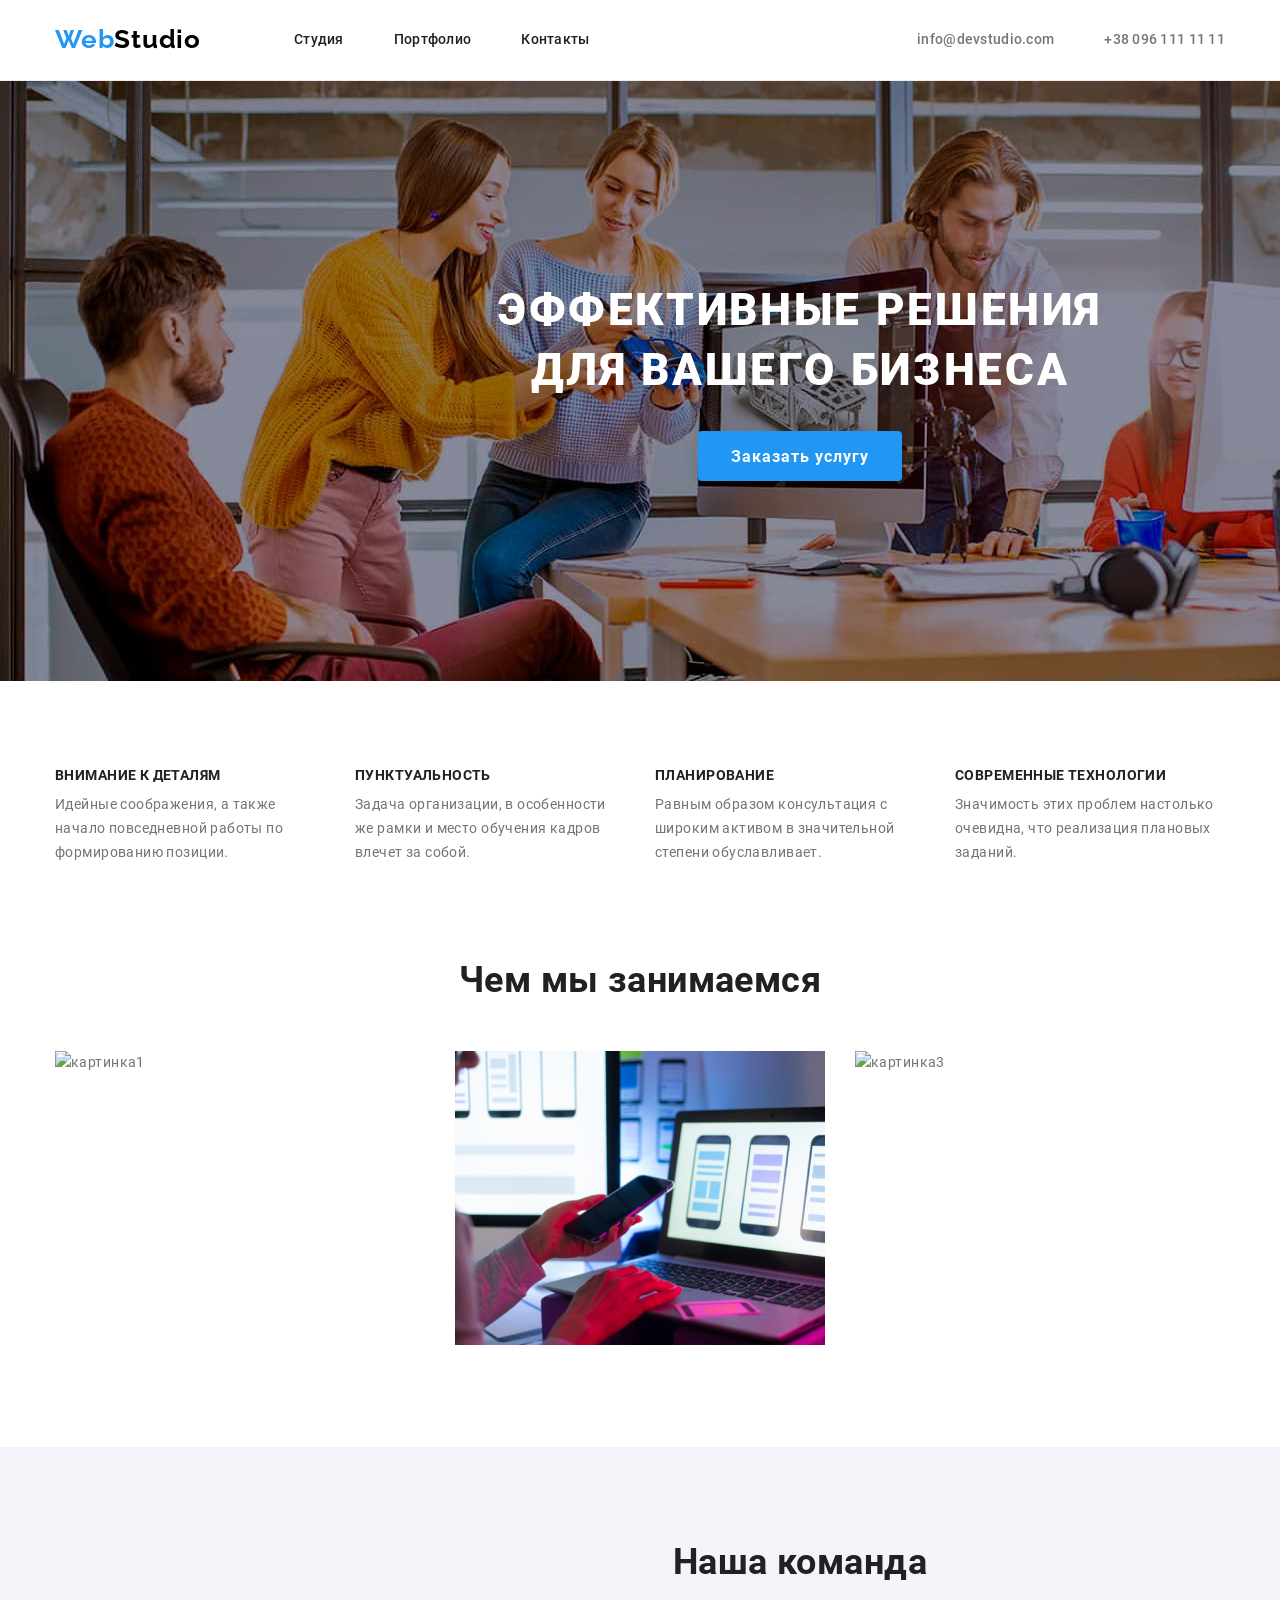
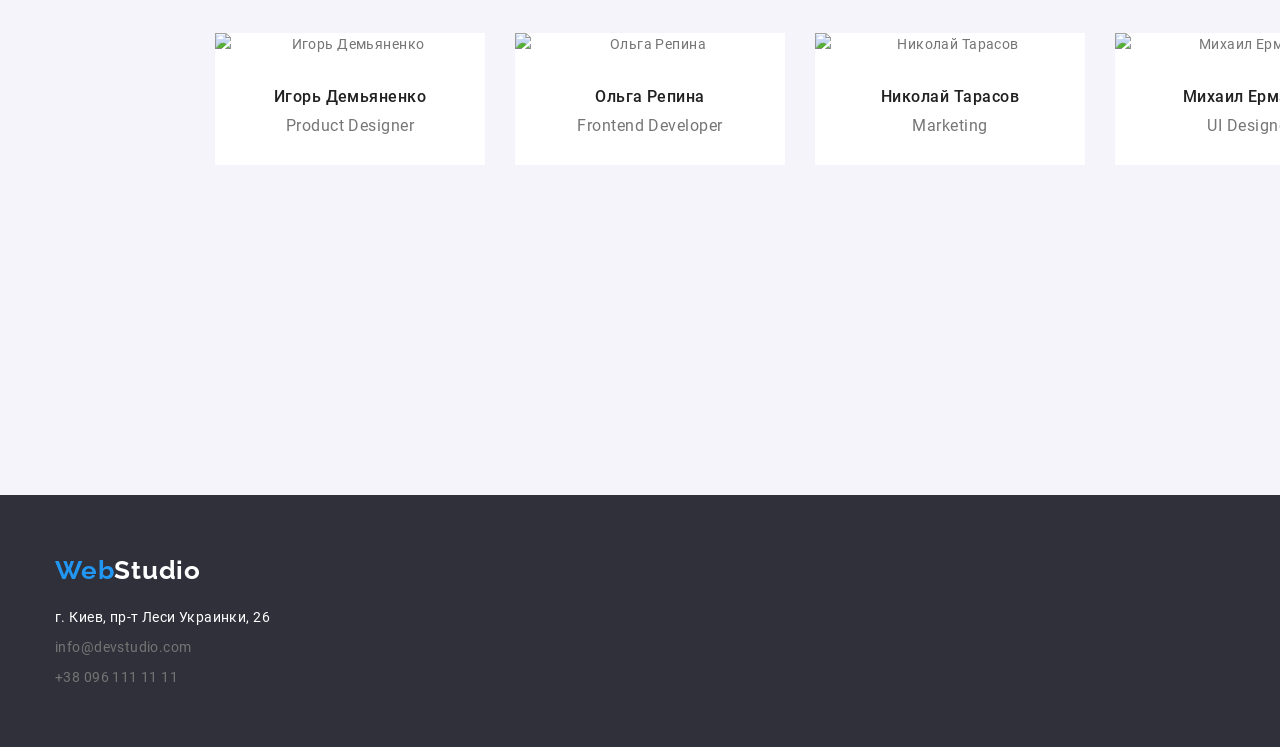
==== index.html @ cbaaca12 "добавлена картинка герою" ====
<!DOCTYPE html>
<html lang="ru">
  <head>
    <meta charset="UTF-8" />
    <meta name="viewport" content="width=device-width, initial-scale=1.0" />
    <title>вебстудия 1 страница</title>
    <link href="https://fonts.googleapis.com/css2?family=Raleway:wght@700&display=swap" rel="stylesheet">
    <link rel="stylesheet" href="https://cdnjs.cloudflare.com/ajax/libs/modern-normalize/1.0.0/modern-normalize.min.css" />
    <link rel="stylesheet" href="./css/styles.css">
  </head>
  <body>
    <!-- шапка сайта -->

    <header class="page-header">
      <div class="container header-container">
        <nav class="navigation">
        <a href="./index.html" class="logo"> Web<span class="logo-studio">Studio</span></a>

        <ul class="list site-nav">
          <li class="item"><a href="./index.html" class="link">Студия</a></li>
          <li class="item"><a href="./portfolio.html" class="link">Портфолио</a></li>
          <li class="item"><a href="#contacts" class="link">Контакты</a></li>
        </ul>
        </nav>

        <ul class="list auth-nav">
        <li class="item"><a href="mailto:info@devstudio.com" class="link">info@devstudio.com</a></li>
        <li class="item"><a href="tel:+380961111111" class="link">+38 096 111 11 11</a></li>
        </ul>
      </div>
    </header>

    <main>
      <!-- герой -->
      <section class="hero">
        <div class="dark-bghero">
          <div class="hero-content">
            <h1 class="hero-title">Эффективные решения для вашего бизнеса</h1>
            <button class="btn" type="button">Заказать услугу</button>
          </div>

        </div>
              
      </section>

      <!-- особенности -->
      <section class="special">
        <div class="container">
          <h2 class="section-title visually-hidden">Особенности</h2>
          <ul class="list features">
            <li class="features-box">
              <h3 class="details-title">Внимание к деталям</h3>
              <p class="features-p">
                Идейные соображения, а также начало повседневной работы по
                формированию позиции.
              </p>
            </li>
            <li class="features-box">
              <h3 class="details-title">Пунктуальность</h3>
              <p class="features-p">
                Задача организации, в особенности же рамки и место обучения кадров
                влечет за собой.
              </p>
            </li>
            <li class="features-box">
              <h3 class="details-title">Планирование</h3>
              <p class="features-p">
                Равным образом консультация с широким активом в значительной
                степени обуславливает.
              </p>
            </li>
            <li class="features-box">
              <h3 class="details-title">Современные технологии</h3>
              <p class="features-p">
                Значимость этих проблем настолько очевидна, что реализация
                плановых заданий.
              </p>
            </li>
          </ul>

        </div>

        
      </section>
      <!-- чем мы занимаемся -->
      <section class="exerciser">
        <div class="container">
          <h2 class="section-title">Чем мы занимаемся</h2>          
          <ul class="list features">
            <li><img src="./images/box1.jpg" alt="картинка1" width="370" /></li>
            <li><img src="./images/box2.jpg" alt="картинка2" width="370" /></li>
            <li><img src="./images/box3.jpg" alt="картинка3" width="370" /></li>
          </ul>
        </div>
      </section>
      <!-- наша команда -->
      <section class="team-bg">
        <div class="team">
        <div class="container">
          <h2 class="section-title">Наша команда</h2>
          <ul class="list team-list">
              <li class="team-item">
                <img src="./images/team/foto1.jpg" alt="Игорь Демьяненко" width="270" />
                <h3 class="item-title">Игорь Демьяненко</h3>
                <p class="team-position">Product Designer</p>
              </li>
            
              <li class="team-item">
                <img src="./images//team/foto2.jpg" alt="Ольга Репина" width="270" />
                <h3 class="item-title">Ольга Репина</h3>
                <p class="team-position">Frontend Developer</p>
              </li>
            
              <li class="team-item">
                <img src="./images//team/foto3.jpg" alt="Николай Тарасов" width="270"/>
                <h3 class="item-title">Николай Тарасов</h3>
                <p class="team-position">Marketing</p>
              </li>
            
              <li class="team-item">
                <img src="./images//team/foto4.jpg" alt="Михаил Ермаков" width="270" />
                <h3 class="item-title">Михаил Ермаков</h3>
                <p class="team-position">UI Designer</p>
              </li>
            </ul>        
          
          </div>

        </div>
        
      </section>
    </main>

    <!--подвал страницы-->
    <footer class="dark-bg">
      <div class="container">
        <a href="./index.html" class="logo"> Web<span class="logofooter-studio">Studio</span></a>
        <address id="contacts">
          <ul class="list addres">
              <li class="addres-item"><a href="https://goo.gl/maps/w4ZzttCR3XMQxua66" class="link addres-style" target="_blank" rel="noopener noreferer">г.
        Киев, пр-т Леси Украинки, 26</a></li>
              <li class="addres-item"><a href="mailto:info@devstudio.com" class="link addres-contact">info@devstudio.com</a></li>                
              <li class="addres-item"><a href="tel:+380961111111" class="link addres-contact">+38 096 111 11 11</a></li>
          </ul>
        </address>
      </div>     
    </footer>
  </body>
</html>
---- css/styles.css ----
/* roboto-regular - latin_cyrillic */
@font-face {
  font-family: "Roboto";
  font-style: normal;
  font-weight: 400;
  src: url("../fonts/roboto/roboto-v20-latin_cyrillic-regular.eot"); /* IE9 Compat Modes */
  src: local("Roboto"), local("Roboto-Regular"),
    url("../fonts/roboto/roboto-v20-latin_cyrillic-regular.eot?#iefix")
      format("embedded-opentype"),
    /* IE6-IE8 */ url("../fonts/roboto/roboto-v20-latin_cyrillic-regular.woff2")
      format("woff2"),
    /* Super Modern Browsers */
      url("../fonts/roboto/roboto-v20-latin_cyrillic-regular.woff")
      format("woff"),
    /* Modern Browsers */
      url("../fonts/roboto/roboto-v20-latin_cyrillic-regular.ttf")
      format("truetype"),
    /* Safari, Android, iOS */
      url("../fonts/roboto/roboto-v20-latin_cyrillic-regular.svg#Roboto")
      format("svg"); /* Legacy iOS */
}
/* roboto-500 - latin_cyrillic */
@font-face {
  font-family: "Roboto";
  font-style: normal;
  font-weight: 500;
  src: url("../fonts/roboto/roboto-v20-latin_cyrillic-500.eot");
  src: local("Roboto Medium"), local("Roboto-Medium"),
    url("../fonts/roboto/roboto-v20-latin_cyrillic-500.eot?#iefix")
      format("embedded-opentype"),
    url("../fonts/roboto/roboto-v20-latin_cyrillic-500.woff2") format("woff2"),
    url("../fonts/roboto/roboto-v20-latin_cyrillic-500.woff") format("woff"),
    url("../fonts/roboto/roboto-v20-latin_cyrillic-500.ttf") format("truetype"),
    url("../fonts/roboto/roboto-v20-latin_cyrillic-500.svg#Roboto")
      format("svg");
}
/* roboto-700 - latin_cyrillic */
@font-face {
  font-family: "Roboto";
  font-style: normal;
  font-weight: 700;
  src: url("../fonts/roboto/roboto-v20-latin_cyrillic-700.eot"); /* IE9 Compat Modes */
  src: local("Roboto Bold"), local("Roboto-Bold"),
    url("../fonts/roboto/roboto-v20-latin_cyrillic-700.eot?#iefix")
      format("embedded-opentype"),
    /* IE6-IE8 */ url("../fonts/roboto/roboto-v20-latin_cyrillic-700.woff2")
      format("woff2"),
    /* Super Modern Browsers */
      url("../fonts/roboto/roboto-v20-latin_cyrillic-700.woff") format("woff"),
    /* Modern Browsers */
      url("../fonts/roboto/roboto-v20-latin_cyrillic-700.ttf")
      format("truetype"),
    /* Safari, Android, iOS */
      url("../fonts/roboto/roboto-v20-latin_cyrillic-700.svg#Roboto")
      format("svg"); /* Legacy iOS */
}
/* roboto-900 - latin_cyrillic */
@font-face {
  font-family: "Roboto";
  font-style: normal;
  font-weight: 900;
  src: url("../fonts/roboto/roboto-v20-latin_cyrillic-900.eot"); /* IE9 Compat Modes */
  src: local("Roboto Black"), local("Roboto-Black"),
    url("../fonts/roboto/roboto-v20-latin_cyrillic-900.eot?#iefix")
      format("embedded-opentype"),
    /* IE6-IE8 */ url("../fonts/roboto/roboto-v20-latin_cyrillic-900.woff2")
      format("woff2"),
    /* Super Modern Browsers */
      url("../fonts/roboto/roboto-v20-latin_cyrillic-900.woff") format("woff"),
    /* Modern Browsers */
      url("../fonts/roboto/roboto-v20-latin_cyrillic-900.ttf")
      format("truetype"),
    /* Safari, Android, iOS */
      url("../fonts/roboto/roboto-v20-latin_cyrillic-900.svg#Roboto")
      format("svg"); /* Legacy iOS */
}

:root {
  --main-text-cl: #757575;
  --accent-cl: #2196f3;
  --title-cl: #212121;
  --section-cl: #f5f4fa;
  --white-cl: #ffffff;
  --hero-cl: #2f303a;
  --footer-cl: #000000;
}

html {
  box-sizing: border-box;
}

body {
  font-family: "Roboto", sans-serif;
  font-size: 14px;
  line-height: 1.714;
  letter-spacing: 0.03em;
  color: var(--main-text-cl);
  margin: 0;
}

img {
  display: inline-block;
  max-width: 100%;
  height: auto;
}

*,
*::before,
*::after {
  box-sizing: inherit;
}

.visually-hidden {
  position: absolute !important;
  clip: rect(1px 1px 1px 1px);
  clip: rect(1px, 1px, 1px, 1px);
  padding: 0 !important;
  border: 0 !important;
  height: 1px !important;
  width: 1px !important;
  overflow: hidden;
}

.container {
  width: 1200px;
  padding-left: 15px;
  padding-right: 15px;
  margin-left: auto;
  margin-right: auto;
}

.progect-container {
  width: 1200px;
  padding-left: 15px;
  padding-right: 15px;
  margin-top: 94px;
  margin-bottom: 94px;
  margin-left: auto;
  margin-right: auto;
  /*
  background-color: violet;*/
}

.list {
  list-style: none;
  padding: 0;
  margin: 0;
}

.page-header {
  padding-top: 24px;
  padding-bottom: 25px;
  border-bottom: 1px solid #ececec;
}
/*background-color: yellowgreen;*/

.site-nav {
  display: inline-flex;
  width: 294px;
}
.site-nav .item:not(:last-child) {
  margin-right: 50px;
}

.header-container {
  display: flex;
  justify-content: flex-end;
  align-items: center;
}
.page-header .logo {
  margin-right: 93px;
}

.navigation {
  display: flex;
  align-items: center;
  margin-right: auto;
}

.site-nav .link {
  display: inline-block;
  color: var(--title-cl);
  font-weight: 500;
  font-size: 14px;
  line-height: 1.143;
  letter-spacing: 0.02em;
}
.auth-nav {
  font-weight: 500;
  font-size: 14px;
  line-height: 1.143;
  letter-spacing: 0.02em;
  color: var(--main-text-cl);
  display: flex;
}
.auth-nav .item:not(:last-child) {
  margin-right: 50px;
}
.nav-progect {
  display: inline-flex;
  /*justify-content: space-between;*/
  min-width: 611px;
  height: 54px;
  padding-bottom: 16px;
}

.progect-set {
  display: flex;
  flex-wrap: wrap;
  justify-content: space-between;
  /*margin-left: -30px;
  margin-top: -30px;*/
}

.progect-item {
  /*margin-left: 30px;
  margin-top: 30px;
  flex-basis: calc(100% / 3 - 30px);*/
  width: 370px;
  height: 404px;
  margin-bottom: 30px;
  background-color: var(--white-cl);
  border: 1px solid #eeeeee;
}
.projects {
  font-weight: 700;
  font-size: 18px;
  line-height: 2;
  letter-spacing: 0.06em;
  color: var(--title-cl);
  margin-top: 20px;
  margin-bottom: 4px;
  padding-left: 24px;
}
.progect-position {
  font-weight: 400;
  font-size: 16px;
  line-height: 1.1875;
  letter-spacing: 0.03em;
  color: var(--main-text-cl);
  margin-top: 0;
  margin-bottom: 20px;
  padding-left: 24px;
}
.features {
  display: flex;
  justify-content: space-between;
}
.features-box {
  width: 270px;
}

.features-p {
  margin-top: 0;
  margin-bottom: 0;
}

.special {
  padding-top: 86px;
  padding-bottom: 94px;
  /*background-color: violet;*/
}

.exerciser {
  padding-bottom: 94px;
  /*background-color: yellow;*/
}

.logo {
  font-family: Raleway;
  font-style: normal;
  font-weight: 700;
  font-size: 26px;
  line-height: 1.192;
  letter-spacing: 0.03em;
  color: var(--accent-cl);
  text-decoration: none;
}

.logo-studio {
  color: black;
}

.logofooter-studio {
  color: white;
  margin-bottom: 20px;
  display: inline-block;
}

.link {
  color: inherit;
  text-decoration: none;
}
.link:hover,
.link:focus {
  color: var(--accent-cl);
}

.hero {
  height: 600px;
  text-align: center;
  background-color: var(--hero-cl);
}
.dark-bghero {
  display: inline-flex;
  justify-content: center;
  margin-left: auto;
  margin-right: auto;
  width: 1600px;
  height: 600px;
  /*background-position: center;
  /*background-size: contain;*/
  background-repeat: no-repeat;
  background-image: url("../images/herofoto.jpg");
}

.hero-title {
  font-family: inherit;
  font-weight: 900;
  font-size: 44px;
  line-height: 1.36;
  letter-spacing: 0.06em;
  text-transform: uppercase;
  color: var(--white-cl);
  margin-top: 0;
  margin-bottom: 30px;
}
.hero-content {
  max-width: 696px;
  margin-left: auto;
  margin-right: auto;
  padding-top: 200px;
  padding-bottom: 200px;
  text-align: center;
}
.btn {
  font-family: inherit;
  font-weight: 700;
  font-size: 16px;
  line-height: 1.875;
  letter-spacing: 0.06em;
  text-align: center;
  color: var(--white-cl);
  background-color: var(--accent-cl);
  display: inline-block;
  border-radius: 4px;
  padding: 10px 32px;
  min-width: 200px;
  height: 50px;
  border: 1px solid transparent;
  box-shadow: 0px 4px 4px rgba(0, 0, 0, 0.15);
}

.btn:hover,
.btn:focus {
  color: var(--accent-cl);
  background-color: var(--white-cl);
}

.section-title {
  font-family: inherit;
  font-weight: 700;
  font-size: 36px;
  line-height: 1.167;
  text-align: center;
  color: var(--title-cl);
  margin-top: 0;
  margin-bottom: 50px;
}

.details-title {
  font-weight: 700;
  font-size: 14px;
  line-height: 1.1429;
  letter-spacing: 0.03em;
  text-transform: uppercase;
  color: var(--title-cl);
  margin-top: 0;
  margin-bottom: 10px;
}

.filtr {
  display: flex;
  justify-content: center;
  margin-bottom: 34px;
}
.btn-filtr {
  font-family: inherit;
  font-weight: 500;
  font-size: 16px;
  line-height: 1.625;
  letter-spacing: 0.03em;
  text-align: center;
  color: var(--title-cl);
  background-color: var(--section-cl);
  display: inline-block;
  border-radius: 4px;
  padding: 6px 22px;
  min-width: 73px;
  height: 38px;
  border: none;
}
.nav-progect .item:not(:last-child) {
  margin-right: 8px;
}

.btn-filtr:hover,
.btn-filtr:focus {
  color: var(--white-cl);
  background-color: var(--accent-cl);
  box-shadow: 0px 3px 1px rgba(0, 0, 0, 0.1), 0px 1px 2px rgba(0, 0, 0, 0.08),
    0px 2px 2px rgba(0, 0, 0, 0.12);
}
.team-list {
  display: flex;
  flex-wrap: wrap;
  justify-content: space-between;

  /*margin-left: -30px;
  margin-top: -30px;*/
}
.team {
  width: 1600px;
  height: 648px;
  padding-top: 94px;
  padding-bottom: 94px;
  margin-left: auto;
  margin-right: auto;
}
.team-bg {
  background-color: var(--section-cl);
}
.item-title {
  font-weight: 500;
  font-size: 16px;
  line-height: 1.1875;
  letter-spacing: 0.03em;
  color: var(--title-cl);
  margin-top: 30px;
  margin-bottom: 10px;
}

.team-position {
  font-weight: 400;
  font-size: 16px;
  line-height: 1.1875;
  letter-spacing: 0.03em;
  color: var(--main-text-cl);
  margin-top: 0;
  margin-bottom: 30px;
}
.team-item {
  /*flex-basis: calc(100% / 4 - 30px);
  margin-left: 30px;
  margin-top: 30px;*/
  text-align: center;
  background-color: var(--white-cl);
  max-height: 368px;
}

.addres {
  font-style: normal;
}
.addres-style {
  color: var(--white-cl);
}
.addres-contact {
  color: var(--white-cl) 0.6;
}
.addres-item:not(:last-child) {
  margin-bottom: 6px;
}

.dark-bg {
  height: 252px;
  background-color: var(--hero-cl);
  padding-top: 60px;
  padding-bottom: 60px;
  /*margin-left: auto;
  margin-right: auto;*/
}
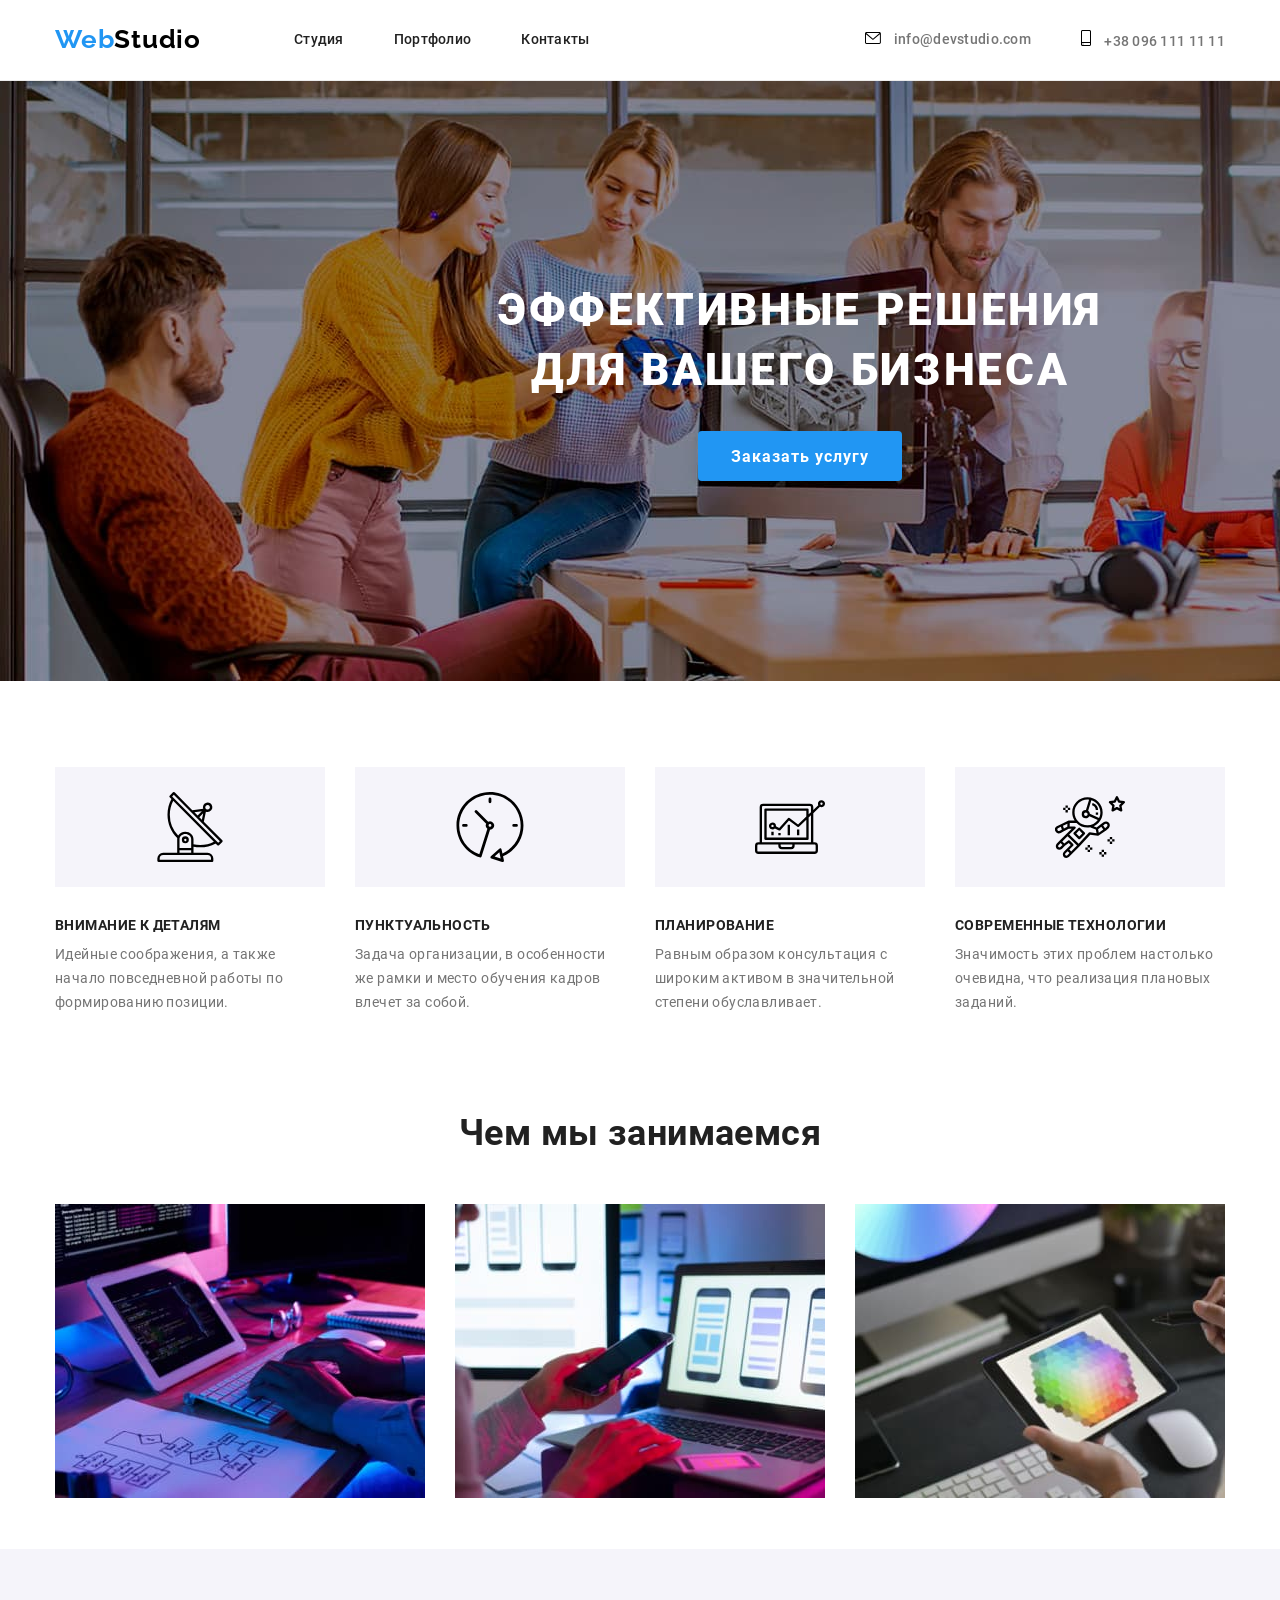
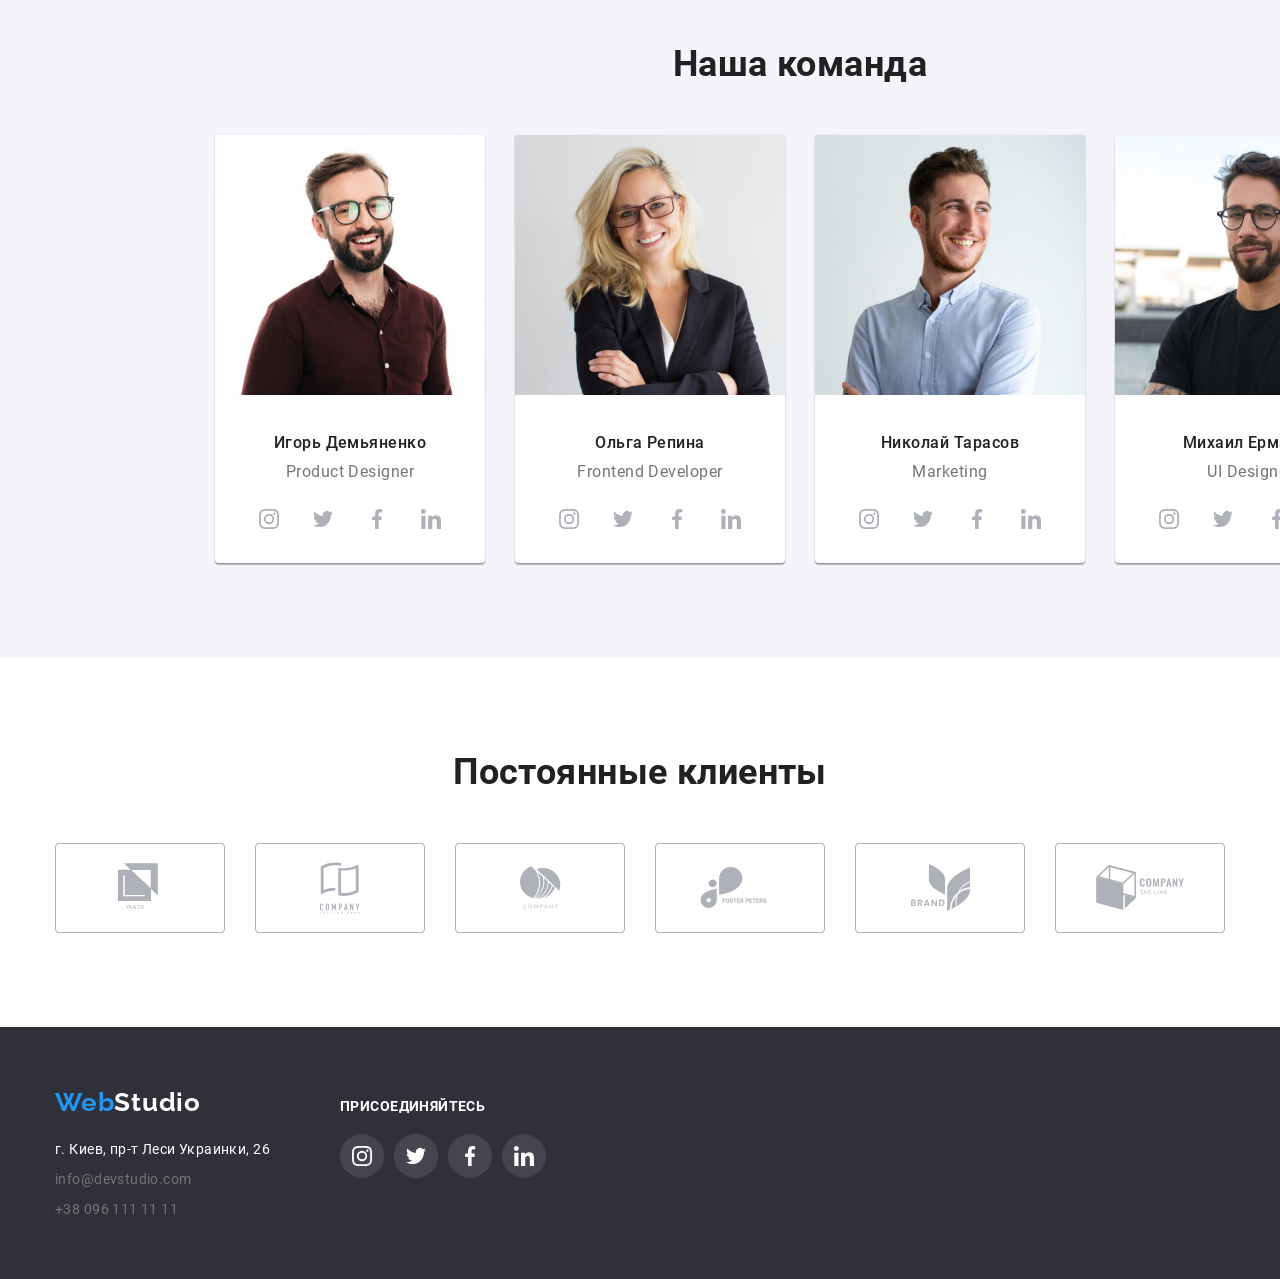
==== commit 007fe09b: "вставлены иконки вставлены иконки, через спрайт" ====
--- a/index.html
+++ b/index.html
@@ -24,8 +24,16 @@
         </nav>
 
         <ul class="list auth-nav">
-        <li class="item"><a href="mailto:info@devstudio.com" class="link">info@devstudio.com</a></li>
-        <li class="item"><a href="tel:+380961111111" class="link">+38 096 111 11 11</a></li>
+        <li class="item"><a href="mailto:info@devstudio.com" class="link link-mail">
+          <svg class="email-icon">
+            <use href="../images/icons/sprite.svg#icon-envelope"></use>
+          </svg>
+          info@devstudio.com</a></li>
+        <li class="item"><a href="tel:+380961111111" class="link link-tell">
+          <svg class="tell-icon">
+            <use href="../images/icons/sprite.svg#icon-smartphone"></use>
+          </svg>
+          +38 096 111 11 11</a></li>
         </ul>
       </div>
     </header>
@@ -49,6 +57,11 @@
           <h2 class="section-title visually-hidden">Особенности</h2>
           <ul class="list features">
             <li class="features-box">
+              <div class="features-icon-box">
+                <svg class="features-icon">
+                  <use href="../images/icons/sprite.svg#icon-antenna"></use>
+                </svg>
+              </div>
               <h3 class="details-title">Внимание к деталям</h3>
               <p class="features-p">
                 Идейные соображения, а также начало повседневной работы по
@@ -56,6 +69,11 @@
               </p>
             </li>
             <li class="features-box">
+               <div class="features-icon-box">
+                <svg class="features-icon">
+                  <use href="../images/icons/sprite.svg#icon-clock"></use>
+                </svg>
+              </div>
               <h3 class="details-title">Пунктуальность</h3>
               <p class="features-p">
                 Задача организации, в особенности же рамки и место обучения кадров
@@ -63,6 +81,11 @@
               </p>
             </li>
             <li class="features-box">
+               <div class="features-icon-box">
+                <svg class="features-icon">
+                  <use href="../images/icons/sprite.svg#icon-diagram"></use>
+                </svg>
+              </div>
               <h3 class="details-title">Планирование</h3>
               <p class="features-p">
                 Равным образом консультация с широким активом в значительной
@@ -70,6 +93,11 @@
               </p>
             </li>
             <li class="features-box">
+               <div class="features-icon-box">
+                <svg class="features-icon">
+                  <use href="../images/icons/sprite.svg#icon-astronaut"></use>
+                </svg>
+              </div>
               <h3 class="details-title">Современные технологии</h3>
               <p class="features-p">
                 Значимость этих проблем настолько очевидна, что реализация
@@ -79,9 +107,8 @@
           </ul>
 
         </div>
-
-        
       </section>
+
       <!-- чем мы занимаемся -->
       <section class="exerciser">
         <div class="container">
@@ -93,6 +120,7 @@
           </ul>
         </div>
       </section>
+
       <!-- наша команда -->
       <section class="team-bg">
         <div class="team">
@@ -103,24 +131,163 @@
                 <img src="./images/team/foto1.jpg" alt="Игорь Демьяненко" width="270" />
                 <h3 class="item-title">Игорь Демьяненко</h3>
                 <p class="team-position">Product Designer</p>
+                <ul class="list social-icons">
+                  <li class="social-icons-item">
+                    <a class="social-icons-link" href="https://instagram.com/" target="_blank"
+                     rel="noopener noreferer" aria-label="Instagram">
+                      <svg class="social-icon-svg">
+                        <use href="../images/icons/sprite.svg#icon-instagram"></use>
+                      </svg>
+                    </a>
+                  </li>
+                  <li class="social-icons-item">
+                    <a class="social-icons-link" href="https://twitter.com/" target="_blank" rel="noopener noreferer"
+                      aria-label="Instagram">
+                      <svg class="social-icon-svg">
+                        <use href="../images/icons/sprite.svg#icon-twitter"></use>
+                      </svg>
+                    </a>
+                  </li>
+                  <li class="social-icons-item">
+                    <a class="social-icons-link" href="https://facebook.com/" target="_blank" rel="noopener noreferer"
+                      aria-label="Instagram">
+                      <svg class="social-icon-svg">
+                        <use href="../images/icons/sprite.svg#icon-facebook"></use>
+                      </svg>
+                    </a>
+                  </li>
+                  <li class="social-icons-item">
+                    <a class="social-icons-link" href="https://linkedin.com/" target="_blank" rel="noopener noreferer"
+                      aria-label="Instagram">
+                      <svg class="social-icon-svg">
+                        <use href="../images/icons/sprite.svg#icon-linkedin"></use>
+                      </svg>
+                    </a>
+                  </li>
+                 
+                </ul>
               </li>
             
               <li class="team-item">
                 <img src="./images//team/foto2.jpg" alt="Ольга Репина" width="270" />
                 <h3 class="item-title">Ольга Репина</h3>
                 <p class="team-position">Frontend Developer</p>
+                <ul class="list social-icons">
+                  <li class="social-icons-item">
+                    <a class="social-icons-link" href="https://instagram.com/" target="_blank" rel="noopener noreferer"
+                      aria-label="Instagram">
+                      <svg class="social-icon-svg">
+                        <use href="../images/icons/sprite.svg#icon-instagram"></use>
+                      </svg>
+                    </a>
+                  </li>
+                  <li class="social-icons-item">
+                    <a class="social-icons-link" href="https://twitter.com/" target="_blank" rel="noopener noreferer"
+                      aria-label="Instagram">
+                      <svg class="social-icon-svg">
+                        <use href="../images/icons/sprite.svg#icon-twitter"></use>
+                      </svg>
+                    </a>
+                  </li>
+                  <li class="social-icons-item">
+                    <a class="social-icons-link" href="https://facebook.com/" target="_blank" rel="noopener noreferer"
+                      aria-label="Instagram">
+                      <svg class="social-icon-svg">
+                        <use href="../images/icons/sprite.svg#icon-facebook"></use>
+                      </svg>
+                    </a>
+                  </li>
+                  <li class="social-icons-item">
+                    <a class="social-icons-link" href="https://linkedin.com/" target="_blank" rel="noopener noreferer"
+                      aria-label="Instagram">
+                      <svg class="social-icon-svg">
+                        <use href="../images/icons/sprite.svg#icon-linkedin"></use>
+                      </svg>
+                    </a>
+                  </li>
+                
+                </ul>
               </li>
             
               <li class="team-item">
                 <img src="./images//team/foto3.jpg" alt="Николай Тарасов" width="270"/>
                 <h3 class="item-title">Николай Тарасов</h3>
                 <p class="team-position">Marketing</p>
+                <ul class="list social-icons">
+                  <li class="social-icons-item">
+                    <a class="social-icons-link" href="https://instagram.com/" target="_blank" rel="noopener noreferer"
+                      aria-label="Instagram">
+                      <svg class="social-icon-svg">
+                        <use href="../images/icons/sprite.svg#icon-instagram"></use>
+                      </svg>
+                    </a>
+                  </li>
+                  <li class="social-icons-item">
+                    <a class="social-icons-link" href="https://twitter.com/" target="_blank" rel="noopener noreferer"
+                      aria-label="Instagram">
+                      <svg class="social-icon-svg">
+                        <use href="../images/icons/sprite.svg#icon-twitter"></use>
+                      </svg>
+                    </a>
+                  </li>
+                  <li class="social-icons-item">
+                    <a class="social-icons-link" href="https://facebook.com/" target="_blank" rel="noopener noreferer"
+                      aria-label="Instagram">
+                      <svg class="social-icon-svg">
+                        <use href="../images/icons/sprite.svg#icon-facebook"></use>
+                      </svg>
+                    </a>
+                  </li>
+                  <li class="social-icons-item">
+                    <a class="social-icons-link" href="https://linkedin.com/" target="_blank" rel="noopener noreferer"
+                      aria-label="Instagram">
+                      <svg class="social-icon-svg">
+                        <use href="../images/icons/sprite.svg#icon-linkedin"></use>
+                      </svg>
+                    </a>
+                  </li>
+                
+                </ul>
               </li>
             
               <li class="team-item">
                 <img src="./images//team/foto4.jpg" alt="Михаил Ермаков" width="270" />
                 <h3 class="item-title">Михаил Ермаков</h3>
                 <p class="team-position">UI Designer</p>
+                <ul class="list social-icons">
+                  <li class="social-icons-item">
+                    <a class="social-icons-link" href="https://instagram.com/" target="_blank" rel="noopener noreferer"
+                      aria-label="Instagram">
+                      <svg class="social-icon-svg">
+                        <use href="../images/icons/sprite.svg#icon-instagram"></use>
+                      </svg>
+                    </a>
+                  </li>
+                  <li class="social-icons-item">
+                    <a class="social-icons-link" href="https://twitter.com/" target="_blank" rel="noopener noreferer"
+                      aria-label="Instagram">
+                      <svg class="social-icon-svg">
+                        <use href="../images/icons/sprite.svg#icon-twitter"></use>
+                      </svg>
+                    </a>
+                  </li>
+                  <li class="social-icons-item">
+                    <a class="social-icons-link" href="https://facebook.com/" target="_blank" rel="noopener noreferer"
+                      aria-label="Instagram">
+                      <svg class="social-icon-svg">
+                        <use href="../images/icons/sprite.svg#icon-facebook"></use>
+                      </svg>
+                    </a>
+                  </li>
+                  <li class="social-icons-item">
+                    <a class="social-icons-link" href="https://linkedin.com/" target="_blank" rel="noopener noreferer"
+                      aria-label="Instagram">
+                      <svg class="social-icon-svg">
+                        <use href="../images/icons/sprite.svg#icon-linkedin"></use>
+                      </svg>
+                    </a>
+                  </li>
+                </ul>
               </li>
             </ul>        
           
@@ -129,21 +296,118 @@
         </div>
         
       </section>
+
+      <!--постоянные клиенты-->
+      <section class="regular-customers">
+        <div class="container">
+          <h2 class="section-title">Постоянные клиенты</h2>
+          <ul class="list customer-list">
+            <li>
+              <a class="link customer-link" href="" target="_blank" rel="noopener noreferer">
+                <svg class="customer-icon" width="44" height="49">
+                  <use href="../images/icons/sprite.svg#icon-logo1"></use>
+                </svg>
+              </a>
+            </li>
+            <li>
+              <a class="link customer-link" href="" target="_blank" rel="noopener noreferer">
+                <svg class="customer-icon" width="40" height="52">
+                  <use href="../images/icons/sprite.svg#icon-logo2"></use>
+                </svg>
+              </a>
+            </li>
+            <li>
+              <a class="link customer-link" href="" target="_blank" rel="noopener noreferer">
+                <svg class="customer-icon" width="41" height="43">
+                  <use href="../images/icons/sprite.svg#icon-logo3"></use>
+                </svg>
+              </a>
+            </li>
+            <li>
+               <a class="link customer-link" href="" target="_blank" rel="noopener noreferer">
+                <svg class="customer-icon" width="80" height="42">
+                  <use href="../images/icons/sprite.svg#icon-logo4"></use>
+                </svg>
+              </a>
+            </li>
+            <li>
+               <a class="link customer-link" href="" target="_blank" rel="noopener noreferer">
+                <svg class="customer-icon" width="59" height="47">
+                  <use href="../images/icons/sprite.svg#icon-logo5"></use>
+                </svg>
+              </a>
+            </li>
+            <li>
+               <a class="link customer-link" href="" target="_blank" rel="noopener noreferer">
+                <svg class="customer-icon" width="88.5" height="45.5">
+                  <use href="../images/icons/sprite.svg#icon-logo6"></use>
+                </svg>
+              </a>
+            </li>
+          </ul>
+
+        </div>
+      </section>
+
+
     </main>
 
     <!--подвал страницы-->
     <footer class="dark-bg">
       <div class="container">
-        <a href="./index.html" class="logo"> Web<span class="logofooter-studio">Studio</span></a>
-        <address id="contacts">
+        <div class="container-footer">
+          <div>
+         <a href="./index.html" class="logo"> Web<span class="logofooter-studio">Studio</span></a>
+         <address id="contacts">
           <ul class="list addres">
               <li class="addres-item"><a href="https://goo.gl/maps/w4ZzttCR3XMQxua66" class="link addres-style" target="_blank" rel="noopener noreferer">г.
-        Киев, пр-т Леси Украинки, 26</a></li>
+         Киев, пр-т Леси Украинки, 26</a></li>
               <li class="addres-item"><a href="mailto:info@devstudio.com" class="link addres-contact">info@devstudio.com</a></li>                
               <li class="addres-item"><a href="tel:+380961111111" class="link addres-contact">+38 096 111 11 11</a></li>
           </ul>
-        </address>
-      </div>     
+         </address>
+         </div>
+         <div class="footer-social">
+          <h3 class="details-title">Присоединяйтесь</h3>
+          <ul class="list social-icons">
+            <li class="social-icons-item">
+              <a class="social-icons-linkfooter" href="https://instagram.com/" target="_blank" rel="noopener noreferer"
+                aria-label="Instagram">
+                <svg class="social-icon-footer">
+                  <use href="../images/icons/sprite.svg#icon-instagram"></use>
+                </svg>
+              </a>
+            </li>
+            <li class="social-icons-item">
+              <a class="social-icons-linkfooter" href="https://twitter.com/" target="_blank" rel="noopener noreferer"
+                aria-label="Instagram">
+                <svg class="social-icon-footer">
+                  <use href="../images/icons/sprite.svg#icon-twitter"></use>
+                </svg>
+              </a>
+            </li>
+            <li class="social-icons-item">
+              <a class="social-icons-linkfooter" href="https://facebook.com/" target="_blank" rel="noopener noreferer"
+                aria-label="Instagram">
+                <svg class="social-icon-footer">
+                  <use href="../images/icons/sprite.svg#icon-facebook"></use>
+                </svg>
+              </a>
+            </li>
+            <li class="social-icons-item">
+              <a class="social-icons-linkfooter" href="https://linkedin.com/" target="_blank" rel="noopener noreferer"
+                aria-label="Instagram">
+                <svg class="social-icon-footer">
+                  <use href="../images/icons/sprite.svg#icon-linkedin"></use>
+                </svg>
+              </a>
+            </li>
+          </ul>
+            
+         </div>                      
+        </div>        
+      </div> 
+      
     </footer>
   </body>
 </html>
--- a/css/styles.css
+++ b/css/styles.css
@@ -137,8 +137,7 @@
   margin-bottom: 94px;
   margin-left: auto;
   margin-right: auto;
-  /*
-  background-color: violet;*/
+  /*  background-color: violet;*/
 }
 
 .list {
@@ -154,27 +153,57 @@
 }
 /*background-color: yellowgreen;*/
 
+.header-container {
+  display: flex;
+  justify-content: flex-end;
+  align-items: center;
+}
+.page-header .logo {
+  margin-right: 93px;
+}
+
+.navigation {
+  display: flex;
+  align-items: center;
+  margin-right: auto;
+}
+
+.logo {
+  font-family: Raleway;
+  font-style: normal;
+  font-weight: 700;
+  font-size: 26px;
+  line-height: 1.192;
+  letter-spacing: 0.03em;
+  color: var(--accent-cl);
+  text-decoration: none;
+}
+
+.logo-studio {
+  color: black;
+}
+
+.logofooter-studio {
+  color: white;
+  margin-bottom: 20px;
+  display: inline-block;
+}
+
+.link {
+  color: inherit;
+  text-decoration: none;
+}
+.link:hover,
+.link:focus {
+  color: var(--accent-cl);
+}
+
 .site-nav {
   display: inline-flex;
   width: 294px;
 }
 .site-nav .item:not(:last-child) {
   margin-right: 50px;
-}
-
-.header-container {
-  display: flex;
-  justify-content: flex-end;
-  align-items: center;
-}
-.page-header .logo {
-  margin-right: 93px;
-}
-
-.navigation {
-  display: flex;
-  align-items: center;
-  margin-right: auto;
 }
 
 .site-nav .link {
@@ -186,19 +215,42 @@
   letter-spacing: 0.02em;
 }
 .auth-nav {
+  display: flex;
   font-weight: 500;
   font-size: 14px;
   line-height: 1.143;
   letter-spacing: 0.02em;
   color: var(--main-text-cl);
-  display: flex;
+  align-items: center;
 }
 .auth-nav .item:not(:last-child) {
   margin-right: 50px;
 }
+
+.auth-nav .item {
+  display: flex;
+  align-items: baseline;
+}
+
+.email-icon {
+  width: 16px;
+  height: 12px;
+  margin-right: 10px;
+}
+.tell-icon {
+  width: 10px;
+  height: 16px;
+  margin-right: 10px;
+}
+
+.link-mail:hover .email-icon {
+  fill: var(--accent-cl);
+}
+.link-tell:hover .tell-icon {
+  fill: var(--accent-cl);
+}
 .nav-progect {
   display: inline-flex;
-  /*justify-content: space-between;*/
   min-width: 611px;
   height: 54px;
   padding-bottom: 16px;
@@ -218,9 +270,16 @@
   flex-basis: calc(100% / 3 - 30px);*/
   width: 370px;
   height: 404px;
-  margin-bottom: 30px;
   background-color: var(--white-cl);
   border: 1px solid #eeeeee;
+}
+.progect-item:nth-child(-n + 6) {
+  margin-bottom: 30px;
+}
+.progect-item:hover,
+.progect-item:focus {
+  box-shadow: 0px 1px 1px rgba(0, 0, 0, 0.12), 0px 4px 4px rgba(0, 0, 0, 0.06),
+    1px 4px 6px rgba(0, 0, 0, 0.16);
 }
 .projects {
   font-weight: 700;
@@ -245,11 +304,75 @@
 .features {
   display: flex;
   justify-content: space-between;
+  height: 251px;
 }
 .features-box {
   width: 270px;
 }
-
+.features-icon-box {
+  display: flex;
+  justify-content: center;
+  align-items: center;
+  background-color: var(--section-cl);
+  height: 120px;
+}
+.features-icon {
+  width: 70px;
+  height: 70px;
+}
+/*.features-box::before {
+  display: block;
+  content: "";
+  height: 120px;
+  background-position: center;
+  background-repeat: no-repeat;
+  background-size: 70px;
+  background-color: var(--section-cl);
+}
+/* этот метод 1,
+.features-box:nth-child(1)::before {
+  width: 70px;
+  height: 70px;
+  background-image: url("../images/antenna.svg");
+  
+}
+
+.features-box:nth-child(2)::before {
+  background-image: url();
+}
+.features-box:nth-child(3)::before {
+  background-image: url();
+}
+.features-box:nth-child(4)::before {
+  background-image: url();
+}
+Но лучше метод 2:
+
+.icon-antenna::before {
+  background-image: url("../images/antenna.svg");
+}
+
+.features-box .icon-clok::before {
+  background-image: url();
+}
+.features-box .icon-computer::before {
+  background-image: url();
+}
+.features-box .icon-kosmonavt::before {
+  background-image: url();
+} и прописать каждой лишке новый класс
+*/
+
+.details-title {
+  font-weight: 700;
+  font-size: 14px;
+  line-height: 1.1429;
+  letter-spacing: 0.03em;
+  text-transform: uppercase;
+  color: var(--title-cl);
+  margin-top: 30px;
+  margin-bottom: 10px;
+}
 .features-p {
   margin-top: 0;
   margin-bottom: 0;
@@ -266,36 +389,6 @@
   /*background-color: yellow;*/
 }
 
-.logo {
-  font-family: Raleway;
-  font-style: normal;
-  font-weight: 700;
-  font-size: 26px;
-  line-height: 1.192;
-  letter-spacing: 0.03em;
-  color: var(--accent-cl);
-  text-decoration: none;
-}
-
-.logo-studio {
-  color: black;
-}
-
-.logofooter-studio {
-  color: white;
-  margin-bottom: 20px;
-  display: inline-block;
-}
-
-.link {
-  color: inherit;
-  text-decoration: none;
-}
-.link:hover,
-.link:focus {
-  color: var(--accent-cl);
-}
-
 .hero {
   height: 600px;
   text-align: center;
@@ -303,14 +396,15 @@
 }
 .dark-bghero {
   display: inline-flex;
-  justify-content: center;
-  margin-left: auto;
-  margin-right: auto;
   width: 1600px;
   height: 600px;
-  /*background-position: center;
-  /*background-size: contain;*/
   background-repeat: no-repeat;
+  background-position: center;
+  background-image: linear-gradient(
+    to right,
+    rgba(47, 48, 58, 0.4),
+    rgba(47, 48, 58, 0.4)
+  );
   background-image: url("../images/herofoto.jpg");
 }
 
@@ -355,6 +449,7 @@
 .btn:focus {
   color: var(--accent-cl);
   background-color: var(--white-cl);
+  /*cursor: pointer;*/
 }
 
 .section-title {
@@ -366,17 +461,6 @@
   color: var(--title-cl);
   margin-top: 0;
   margin-bottom: 50px;
-}
-
-.details-title {
-  font-weight: 700;
-  font-size: 14px;
-  line-height: 1.1429;
-  letter-spacing: 0.03em;
-  text-transform: uppercase;
-  color: var(--title-cl);
-  margin-top: 0;
-  margin-bottom: 10px;
 }
 
 .filtr {
@@ -399,6 +483,7 @@
   min-width: 73px;
   height: 38px;
   border: none;
+  cursor: pointer;
 }
 .nav-progect .item:not(:last-child) {
   margin-right: 8px;
@@ -415,13 +500,12 @@
   display: flex;
   flex-wrap: wrap;
   justify-content: space-between;
-
   /*margin-left: -30px;
   margin-top: -30px;*/
 }
 .team {
   width: 1600px;
-  height: 648px;
+  height: 708px;
   padding-top: 94px;
   padding-bottom: 94px;
   margin-left: auto;
@@ -447,15 +531,80 @@
   letter-spacing: 0.03em;
   color: var(--main-text-cl);
   margin-top: 0;
-  margin-bottom: 30px;
+  margin-bottom: 16px;
 }
 .team-item {
   /*flex-basis: calc(100% / 4 - 30px);
   margin-left: 30px;
   margin-top: 30px;*/
+  padding-bottom: 30px;
   text-align: center;
   background-color: var(--white-cl);
-  max-height: 368px;
+  max-height: 428px;
+  box-shadow: 0px 1px 3px rgba(0, 0, 0, 0.12), 0px 1px 1px rgba(0, 0, 0, 0.14),
+    0px 2px 1px rgba(0, 0, 0, 0.2);
+  border-radius: 0px 0px 4px 4px;
+}
+.social-icons {
+  display: flex;
+  justify-content: center;
+  min-width: 206px;
+}
+.social-icons-item:not(:last-child) {
+  margin-right: 10px;
+}
+.social-icons-link {
+  display: flex;
+  height: 44px;
+  width: 44px;
+  justify-content: center;
+  align-items: center;
+  border-radius: 50%;
+}
+
+.social-icon-svg {
+  width: 20px;
+  height: 20px;
+  fill: #afb1b8;
+}
+.social-icons-link:hover {
+  background-color: var(--accent-cl);
+}
+
+/*ПРАВИЛЬНО ТАК: */
+.social-icons-link:hover .social-icon-svg,
+.social-icons-link:focus .social-icon-svg {
+  fill: var(--white-cl);
+}
+
+.regular-customers {
+  padding-top: 94px;
+  padding-bottom: 94px;
+}
+.customer-list {
+  display: flex;
+  justify-content: space-between;
+}
+.customer-link {
+  display: flex;
+  width: 170px;
+  height: 90px;
+  align-items: center;
+  justify-content: center;
+  background-size: contain;
+  background-position: center;
+  background-repeat: no-repeat;
+  border: 1px solid rgba(175, 177, 184, 1);
+  border-radius: 4px;
+}
+.customer-icon {
+  fill: #afb1b8;
+}
+.customer-link:hover .customer-icon {
+  fill: var(--accent-cl);
+}
+.customer-link:hover {
+  border-color: var(--accent-cl);
 }
 
 .addres {
@@ -476,6 +625,38 @@
   background-color: var(--hero-cl);
   padding-top: 60px;
   padding-bottom: 60px;
-  /*margin-left: auto;
-  margin-right: auto;*/
-}
+}
+.container-footer {
+  display: inline-flex;
+  align-items: baseline;
+}
+
+.footer-social {
+  /*text-align: center;*/
+  width: 206px;
+  height: 80px;
+  margin-left: 70px;
+}
+.footer-social .details-title {
+  color: #ffffff;
+  margin-top: 0;
+  margin-bottom: 20px;
+}
+
+.social-icons-linkfooter {
+  display: flex;
+  height: 44px;
+  width: 44px;
+  justify-content: center;
+  align-items: center;
+  border-radius: 50%;
+  background-color: rgba(255, 255, 255, 0.1);
+}
+.social-icon-footer {
+  width: 20px;
+  height: 20px;
+  fill: var(--white-cl);
+}
+.social-icons-linkfooter:hover {
+  background-color: var(--accent-cl);
+}
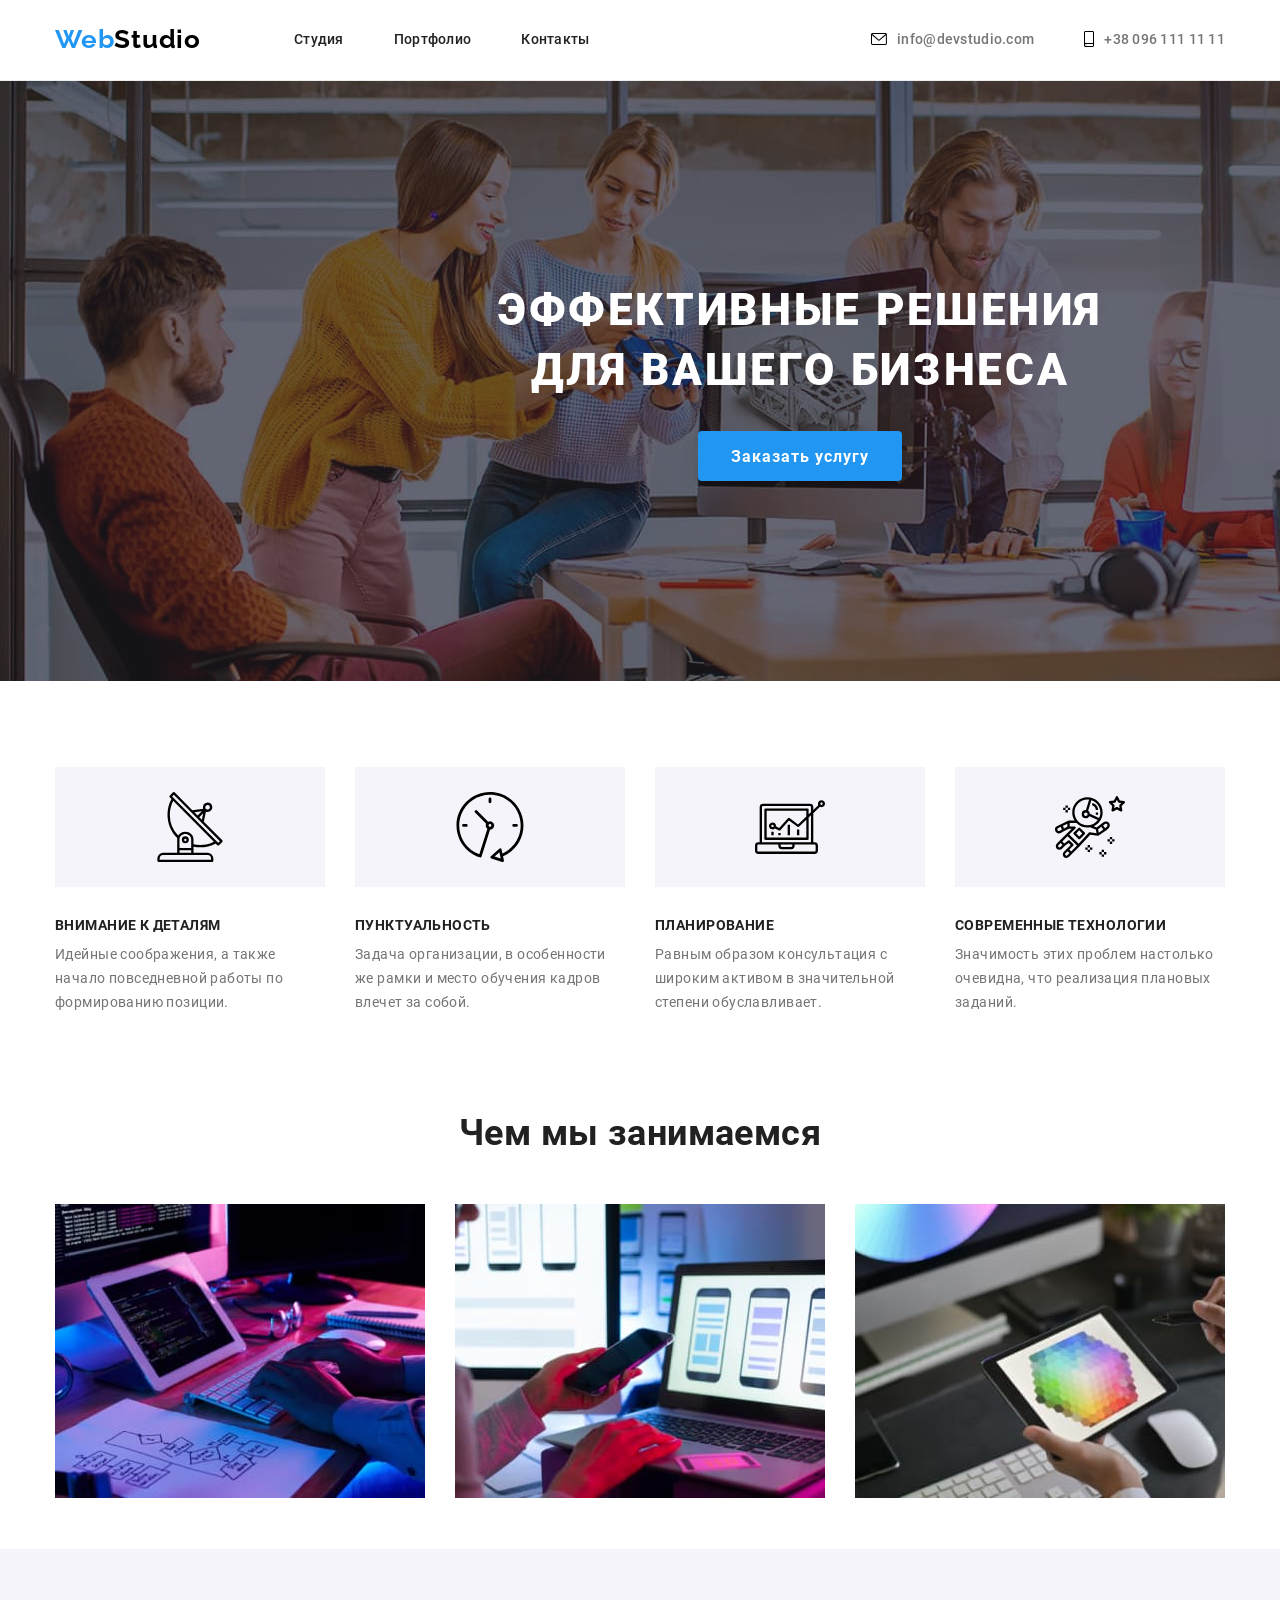
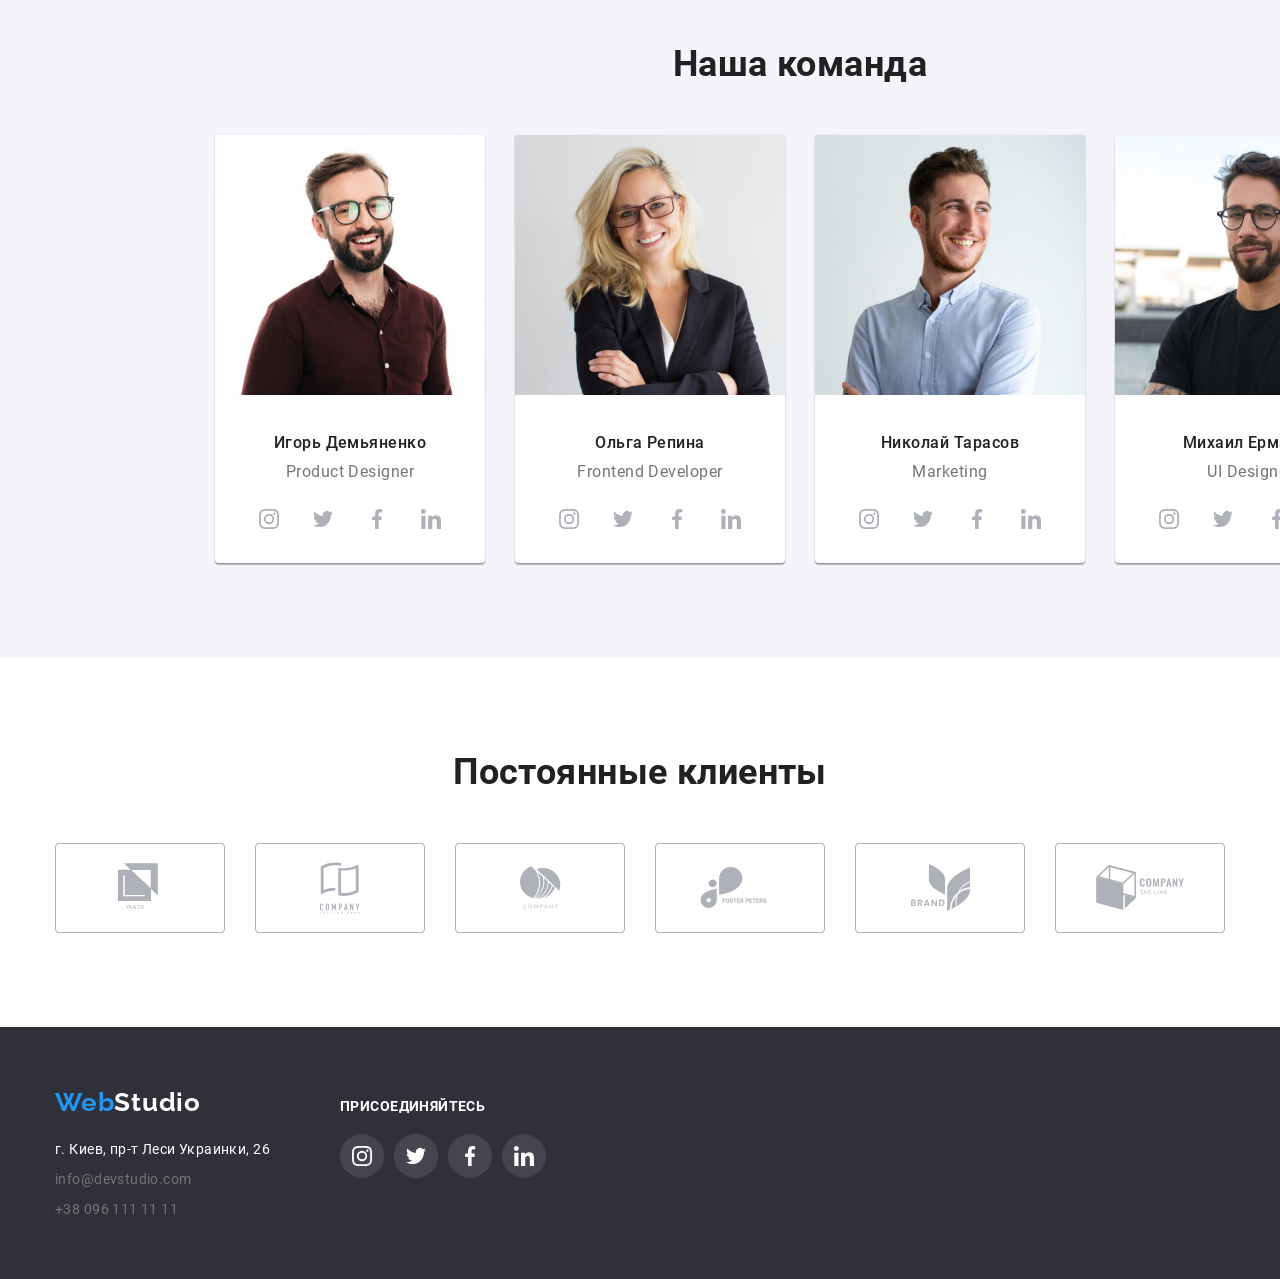
==== commit af51f794: "сделан градиент" ====
--- a/index.html
+++ b/index.html
@@ -26,12 +26,12 @@
         <ul class="list auth-nav">
         <li class="item"><a href="mailto:info@devstudio.com" class="link link-mail">
           <svg class="email-icon">
-            <use href="../images/icons/sprite.svg#icon-envelope"></use>
+            <use href="./images/icons/sprite.svg#icon-envelope"></use>
           </svg>
           info@devstudio.com</a></li>
         <li class="item"><a href="tel:+380961111111" class="link link-tell">
           <svg class="tell-icon">
-            <use href="../images/icons/sprite.svg#icon-smartphone"></use>
+            <use href="./images/icons/sprite.svg#icon-smartphone"></use>
           </svg>
           +38 096 111 11 11</a></li>
         </ul>
@@ -41,7 +41,7 @@
     <main>
       <!-- герой -->
       <section class="hero">
-        <div class="dark-bghero">
+        <div class="fon-hero">
           <div class="hero-content">
             <h1 class="hero-title">Эффективные решения для вашего бизнеса</h1>
             <button class="btn" type="button">Заказать услугу</button>
@@ -59,7 +59,7 @@
             <li class="features-box">
               <div class="features-icon-box">
                 <svg class="features-icon">
-                  <use href="../images/icons/sprite.svg#icon-antenna"></use>
+                  <use href="./images/icons/sprite.svg#icon-antenna"></use>
                 </svg>
               </div>
               <h3 class="details-title">Внимание к деталям</h3>
@@ -71,7 +71,7 @@
             <li class="features-box">
                <div class="features-icon-box">
                 <svg class="features-icon">
-                  <use href="../images/icons/sprite.svg#icon-clock"></use>
+                  <use href="./images/icons/sprite.svg#icon-clock"></use>
                 </svg>
               </div>
               <h3 class="details-title">Пунктуальность</h3>
@@ -83,7 +83,7 @@
             <li class="features-box">
                <div class="features-icon-box">
                 <svg class="features-icon">
-                  <use href="../images/icons/sprite.svg#icon-diagram"></use>
+                  <use href="./images/icons/sprite.svg#icon-diagram"></use>
                 </svg>
               </div>
               <h3 class="details-title">Планирование</h3>
@@ -95,7 +95,7 @@
             <li class="features-box">
                <div class="features-icon-box">
                 <svg class="features-icon">
-                  <use href="../images/icons/sprite.svg#icon-astronaut"></use>
+                  <use href="./images/icons/sprite.svg#icon-astronaut"></use>
                 </svg>
               </div>
               <h3 class="details-title">Современные технологии</h3>
@@ -136,7 +136,7 @@
                     <a class="social-icons-link" href="https://instagram.com/" target="_blank"
                      rel="noopener noreferer" aria-label="Instagram">
                       <svg class="social-icon-svg">
-                        <use href="../images/icons/sprite.svg#icon-instagram"></use>
+                        <use href="./images/icons/sprite.svg#icon-instagram"></use>
                       </svg>
                     </a>
                   </li>
@@ -144,7 +144,7 @@
                     <a class="social-icons-link" href="https://twitter.com/" target="_blank" rel="noopener noreferer"
                       aria-label="Instagram">
                       <svg class="social-icon-svg">
-                        <use href="../images/icons/sprite.svg#icon-twitter"></use>
+                        <use href="./images/icons/sprite.svg#icon-twitter"></use>
                       </svg>
                     </a>
                   </li>
@@ -152,7 +152,7 @@
                     <a class="social-icons-link" href="https://facebook.com/" target="_blank" rel="noopener noreferer"
                       aria-label="Instagram">
                       <svg class="social-icon-svg">
-                        <use href="../images/icons/sprite.svg#icon-facebook"></use>
+                        <use href="./images/icons/sprite.svg#icon-facebook"></use>
                       </svg>
                     </a>
                   </li>
@@ -160,7 +160,7 @@
                     <a class="social-icons-link" href="https://linkedin.com/" target="_blank" rel="noopener noreferer"
                       aria-label="Instagram">
                       <svg class="social-icon-svg">
-                        <use href="../images/icons/sprite.svg#icon-linkedin"></use>
+                        <use href="./images/icons/sprite.svg#icon-linkedin"></use>
                       </svg>
                     </a>
                   </li>
@@ -177,7 +177,7 @@
                     <a class="social-icons-link" href="https://instagram.com/" target="_blank" rel="noopener noreferer"
                       aria-label="Instagram">
                       <svg class="social-icon-svg">
-                        <use href="../images/icons/sprite.svg#icon-instagram"></use>
+                        <use href="./images/icons/sprite.svg#icon-instagram"></use>
                       </svg>
                     </a>
                   </li>
@@ -185,7 +185,7 @@
                     <a class="social-icons-link" href="https://twitter.com/" target="_blank" rel="noopener noreferer"
                       aria-label="Instagram">
                       <svg class="social-icon-svg">
-                        <use href="../images/icons/sprite.svg#icon-twitter"></use>
+                        <use href="./images/icons/sprite.svg#icon-twitter"></use>
                       </svg>
                     </a>
                   </li>
@@ -193,7 +193,7 @@
                     <a class="social-icons-link" href="https://facebook.com/" target="_blank" rel="noopener noreferer"
                       aria-label="Instagram">
                       <svg class="social-icon-svg">
-                        <use href="../images/icons/sprite.svg#icon-facebook"></use>
+                        <use href="./images/icons/sprite.svg#icon-facebook"></use>
                       </svg>
                     </a>
                   </li>
@@ -201,7 +201,7 @@
                     <a class="social-icons-link" href="https://linkedin.com/" target="_blank" rel="noopener noreferer"
                       aria-label="Instagram">
                       <svg class="social-icon-svg">
-                        <use href="../images/icons/sprite.svg#icon-linkedin"></use>
+                        <use href="./images/icons/sprite.svg#icon-linkedin"></use>
                       </svg>
                     </a>
                   </li>
@@ -218,7 +218,7 @@
                     <a class="social-icons-link" href="https://instagram.com/" target="_blank" rel="noopener noreferer"
                       aria-label="Instagram">
                       <svg class="social-icon-svg">
-                        <use href="../images/icons/sprite.svg#icon-instagram"></use>
+                        <use href="./images/icons/sprite.svg#icon-instagram"></use>
                       </svg>
                     </a>
                   </li>
@@ -226,7 +226,7 @@
                     <a class="social-icons-link" href="https://twitter.com/" target="_blank" rel="noopener noreferer"
                       aria-label="Instagram">
                       <svg class="social-icon-svg">
-                        <use href="../images/icons/sprite.svg#icon-twitter"></use>
+                        <use href="./images/icons/sprite.svg#icon-twitter"></use>
                       </svg>
                     </a>
                   </li>
@@ -234,7 +234,7 @@
                     <a class="social-icons-link" href="https://facebook.com/" target="_blank" rel="noopener noreferer"
                       aria-label="Instagram">
                       <svg class="social-icon-svg">
-                        <use href="../images/icons/sprite.svg#icon-facebook"></use>
+                        <use href="./images/icons/sprite.svg#icon-facebook"></use>
                       </svg>
                     </a>
                   </li>
@@ -242,7 +242,7 @@
                     <a class="social-icons-link" href="https://linkedin.com/" target="_blank" rel="noopener noreferer"
                       aria-label="Instagram">
                       <svg class="social-icon-svg">
-                        <use href="../images/icons/sprite.svg#icon-linkedin"></use>
+                        <use href="./images/icons/sprite.svg#icon-linkedin"></use>
                       </svg>
                     </a>
                   </li>
@@ -259,7 +259,7 @@
                     <a class="social-icons-link" href="https://instagram.com/" target="_blank" rel="noopener noreferer"
                       aria-label="Instagram">
                       <svg class="social-icon-svg">
-                        <use href="../images/icons/sprite.svg#icon-instagram"></use>
+                        <use href="./images/icons/sprite.svg#icon-instagram"></use>
                       </svg>
                     </a>
                   </li>
@@ -267,7 +267,7 @@
                     <a class="social-icons-link" href="https://twitter.com/" target="_blank" rel="noopener noreferer"
                       aria-label="Instagram">
                       <svg class="social-icon-svg">
-                        <use href="../images/icons/sprite.svg#icon-twitter"></use>
+                        <use href="./images/icons/sprite.svg#icon-twitter"></use>
                       </svg>
                     </a>
                   </li>
@@ -275,7 +275,7 @@
                     <a class="social-icons-link" href="https://facebook.com/" target="_blank" rel="noopener noreferer"
                       aria-label="Instagram">
                       <svg class="social-icon-svg">
-                        <use href="../images/icons/sprite.svg#icon-facebook"></use>
+                        <use href="./images/icons/sprite.svg#icon-facebook"></use>
                       </svg>
                     </a>
                   </li>
@@ -283,7 +283,7 @@
                     <a class="social-icons-link" href="https://linkedin.com/" target="_blank" rel="noopener noreferer"
                       aria-label="Instagram">
                       <svg class="social-icon-svg">
-                        <use href="../images/icons/sprite.svg#icon-linkedin"></use>
+                        <use href="./images/icons/sprite.svg#icon-linkedin"></use>
                       </svg>
                     </a>
                   </li>
@@ -305,42 +305,42 @@
             <li>
               <a class="link customer-link" href="" target="_blank" rel="noopener noreferer">
                 <svg class="customer-icon" width="44" height="49">
-                  <use href="../images/icons/sprite.svg#icon-logo1"></use>
+                  <use href="./images/icons/sprite.svg#icon-logo1"></use>
                 </svg>
               </a>
             </li>
             <li>
               <a class="link customer-link" href="" target="_blank" rel="noopener noreferer">
                 <svg class="customer-icon" width="40" height="52">
-                  <use href="../images/icons/sprite.svg#icon-logo2"></use>
+                  <use href="./images/icons/sprite.svg#icon-logo2"></use>
                 </svg>
               </a>
             </li>
             <li>
               <a class="link customer-link" href="" target="_blank" rel="noopener noreferer">
                 <svg class="customer-icon" width="41" height="43">
-                  <use href="../images/icons/sprite.svg#icon-logo3"></use>
+                  <use href="./images/icons/sprite.svg#icon-logo3"></use>
                 </svg>
               </a>
             </li>
             <li>
                <a class="link customer-link" href="" target="_blank" rel="noopener noreferer">
                 <svg class="customer-icon" width="80" height="42">
-                  <use href="../images/icons/sprite.svg#icon-logo4"></use>
+                  <use href="./images/icons/sprite.svg#icon-logo4"></use>
                 </svg>
               </a>
             </li>
             <li>
                <a class="link customer-link" href="" target="_blank" rel="noopener noreferer">
                 <svg class="customer-icon" width="59" height="47">
-                  <use href="../images/icons/sprite.svg#icon-logo5"></use>
+                  <use href="./images/icons/sprite.svg#icon-logo5"></use>
                 </svg>
               </a>
             </li>
             <li>
                <a class="link customer-link" href="" target="_blank" rel="noopener noreferer">
                 <svg class="customer-icon" width="88.5" height="45.5">
-                  <use href="../images/icons/sprite.svg#icon-logo6"></use>
+                  <use href="./images/icons/sprite.svg#icon-logo6"></use>
                 </svg>
               </a>
             </li>
@@ -374,7 +374,7 @@
               <a class="social-icons-linkfooter" href="https://instagram.com/" target="_blank" rel="noopener noreferer"
                 aria-label="Instagram">
                 <svg class="social-icon-footer">
-                  <use href="../images/icons/sprite.svg#icon-instagram"></use>
+                  <use href="./images/icons/sprite.svg#icon-instagram"></use>
                 </svg>
               </a>
             </li>
@@ -382,7 +382,7 @@
               <a class="social-icons-linkfooter" href="https://twitter.com/" target="_blank" rel="noopener noreferer"
                 aria-label="Instagram">
                 <svg class="social-icon-footer">
-                  <use href="../images/icons/sprite.svg#icon-twitter"></use>
+                  <use href="./images/icons/sprite.svg#icon-twitter"></use>
                 </svg>
               </a>
             </li>
@@ -390,7 +390,7 @@
               <a class="social-icons-linkfooter" href="https://facebook.com/" target="_blank" rel="noopener noreferer"
                 aria-label="Instagram">
                 <svg class="social-icon-footer">
-                  <use href="../images/icons/sprite.svg#icon-facebook"></use>
+                  <use href="./images/icons/sprite.svg#icon-facebook"></use>
                 </svg>
               </a>
             </li>
@@ -398,7 +398,7 @@
               <a class="social-icons-linkfooter" href="https://linkedin.com/" target="_blank" rel="noopener noreferer"
                 aria-label="Instagram">
                 <svg class="social-icon-footer">
-                  <use href="../images/icons/sprite.svg#icon-linkedin"></use>
+                  <use href="./images/icons/sprite.svg#icon-linkedin"></use>
                 </svg>
               </a>
             </li>
--- a/css/styles.css
+++ b/css/styles.css
@@ -206,7 +206,7 @@
   margin-right: 50px;
 }
 
-.site-nav .link {
+.site-nav .item {
   display: inline-block;
   color: var(--title-cl);
   font-weight: 500;
@@ -226,12 +226,6 @@
 .auth-nav .item:not(:last-child) {
   margin-right: 50px;
 }
-
-.auth-nav .item {
-  display: flex;
-  align-items: baseline;
-}
-
 .email-icon {
   width: 16px;
   height: 12px;
@@ -241,6 +235,15 @@
   width: 10px;
   height: 16px;
   margin-right: 10px;
+}
+.link-mail {
+  display: flex;
+  align-items: center;
+}
+
+.link-tell {
+  display: flex;
+  align-items: center;
 }
 
 .link-mail:hover .email-icon {
@@ -394,18 +397,17 @@
   text-align: center;
   background-color: var(--hero-cl);
 }
-.dark-bghero {
+
+.fon-hero {
   display: inline-flex;
   width: 1600px;
   height: 600px;
-  background-repeat: no-repeat;
-  background-position: center;
-  background-image: linear-gradient(
-    to right,
-    rgba(47, 48, 58, 0.4),
-    rgba(47, 48, 58, 0.4)
-  );
-  background-image: url("../images/herofoto.jpg");
+  background: linear-gradient(
+      to right,
+      rgba(47, 48, 58, 0.4),
+      rgba(47, 48, 58, 0.4)
+    ),
+    url("../images/herofoto.jpg") no-repeat center;
 }
 
 .hero-title {
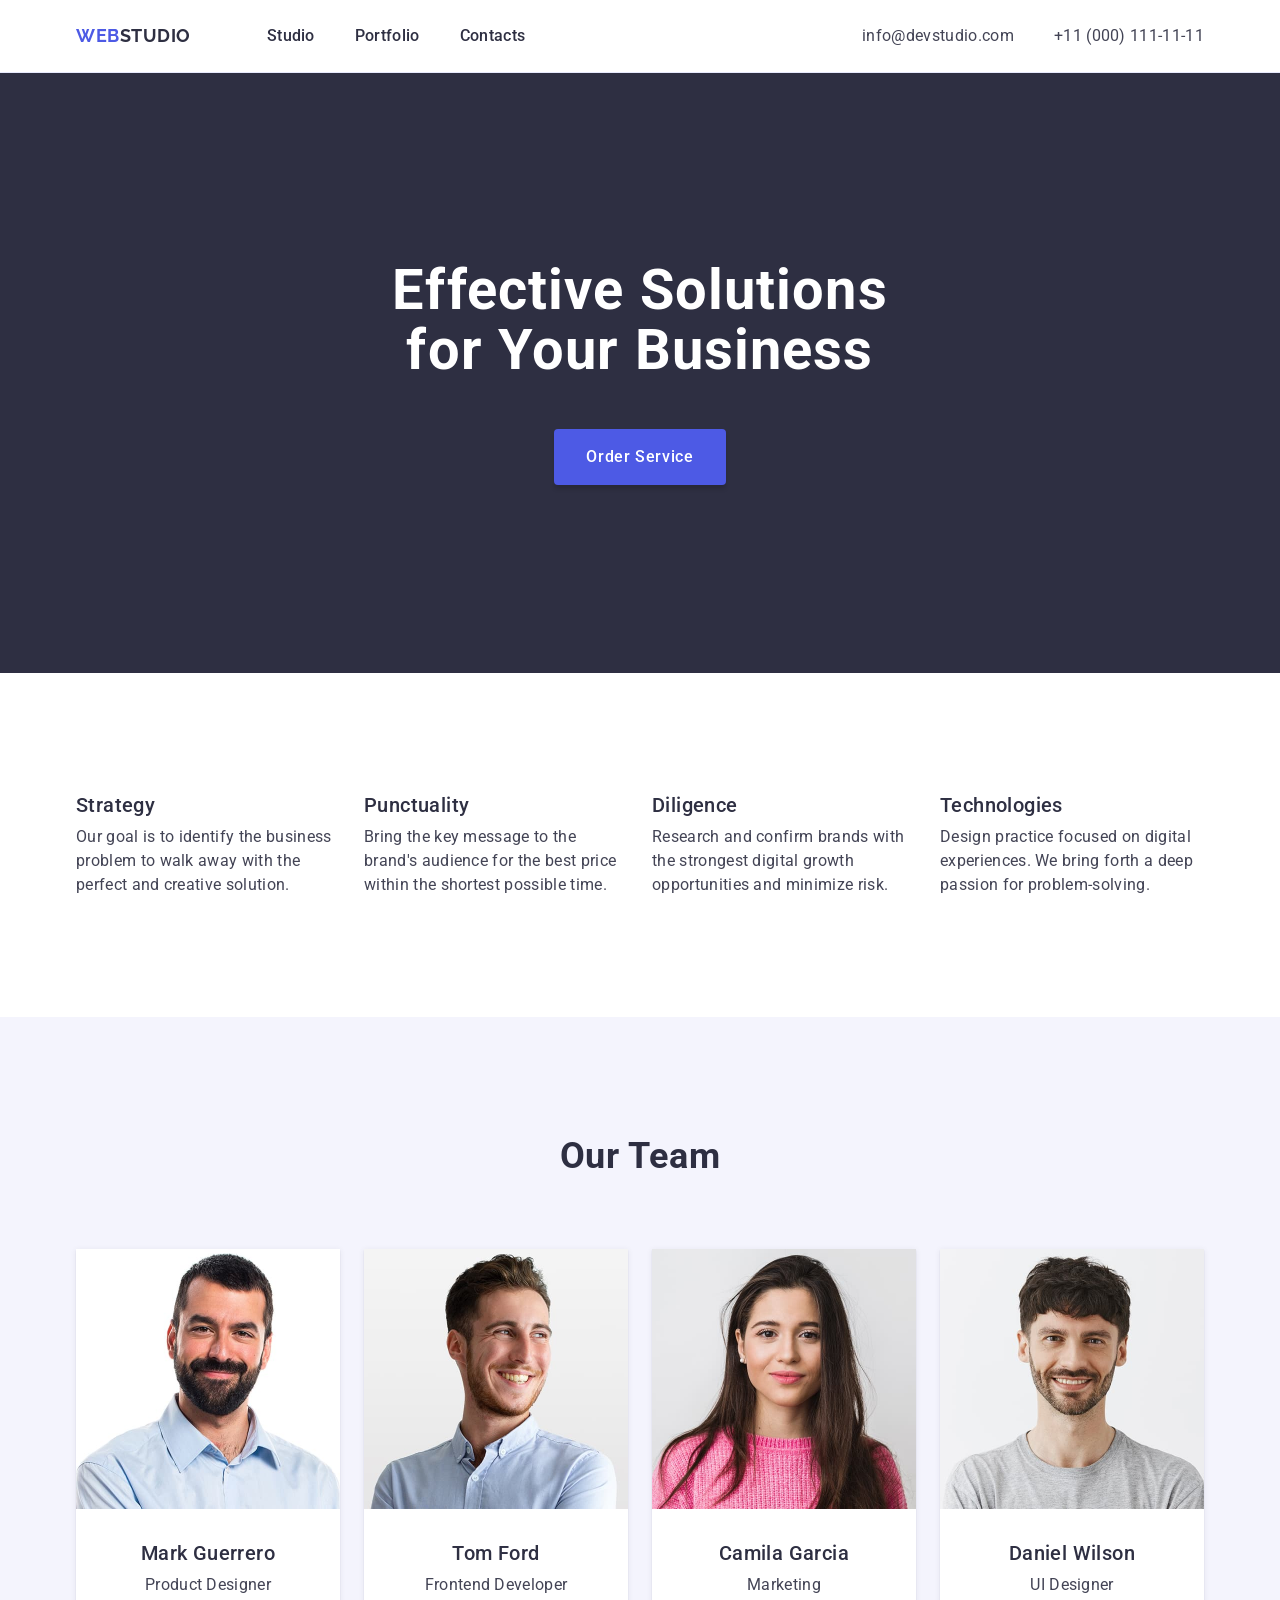
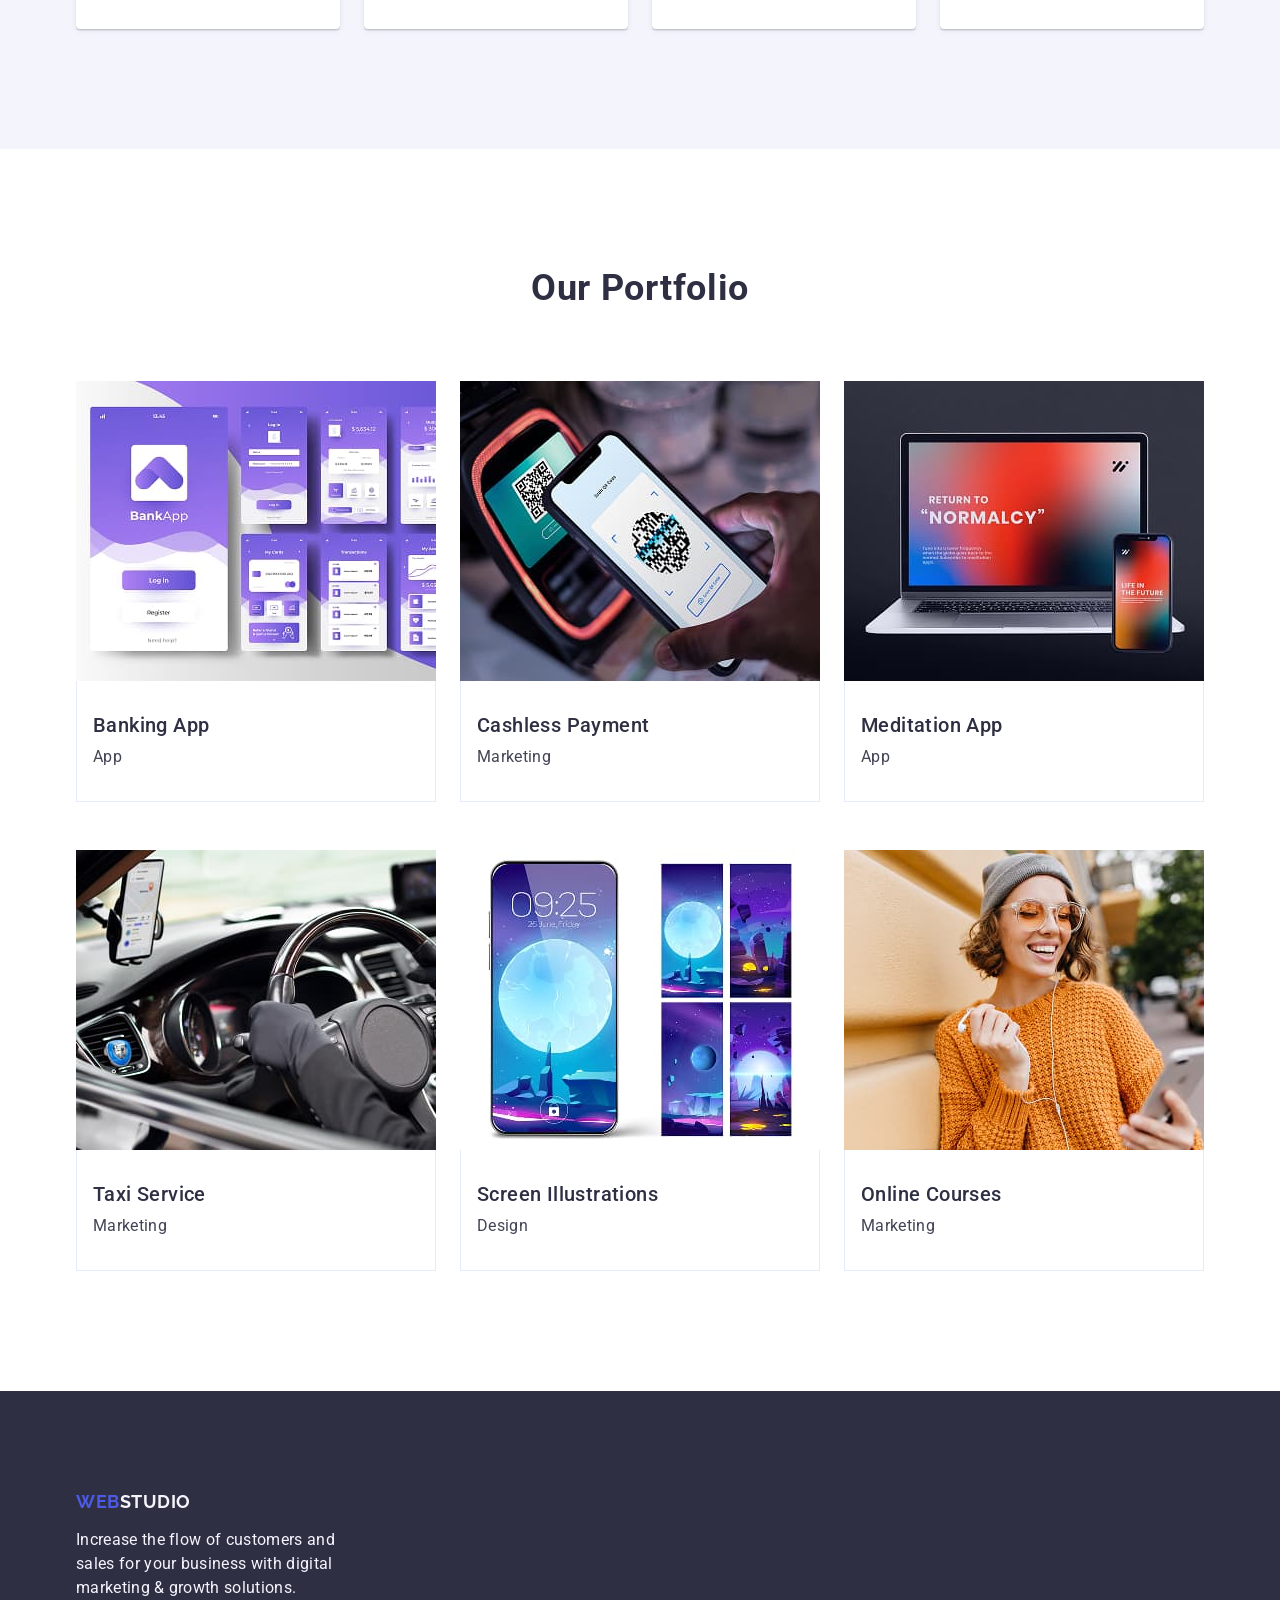
==== commit 68904727: "Initial commit" ====
--- a/index.html
+++ b/index.html
@@ -1,413 +1,252 @@
 <!DOCTYPE html>
-<html lang="ru">
+<html lang="en">
   <head>
     <meta charset="UTF-8" />
     <meta name="viewport" content="width=device-width, initial-scale=1.0" />
-    <title>вебстудия 1 страница</title>
-    <link href="https://fonts.googleapis.com/css2?family=Raleway:wght@700&display=swap" rel="stylesheet">
-    <link rel="stylesheet" href="https://cdnjs.cloudflare.com/ajax/libs/modern-normalize/1.0.0/modern-normalize.min.css" />
-    <link rel="stylesheet" href="./css/styles.css">
+    <title>WebStudio</title>
+
+    <link
+      rel="stylesheet"
+      href="https://cdnjs.cloudflare.com/ajax/libs/modern-normalize/3.0.1/modern-normalize.min.css"
+      integrity="sha512-q6WgHqiHlKyOqslT/lgBgodhd03Wp4BEqKeW6nNtlOY4quzyG3VoQKFrieaCeSnuVseNKRGpGeDU3qPmabCANg=="
+      crossorigin="anonymous"
+      referrerpolicy="no-referrer"
+    />
+    <link rel="preconnect" href="https://fonts.googleapis.com" />
+    <link rel="preconnect" href="https://fonts.gstatic.com" crossorigin />
+    <link
+      href="https://fonts.googleapis.com/css2?family=Raleway:wght@700&family=Roboto:wght@400;500;700&display=swap"
+      rel="stylesheet"
+    />
+    <link rel="stylesheet" href="./css/styles.css" />
   </head>
   <body>
-    <!-- шапка сайта -->
-
     <header class="page-header">
       <div class="container header-container">
-        <nav class="navigation">
-        <a href="./index.html" class="logo"> Web<span class="logo-studio">Studio</span></a>
-
-        <ul class="list site-nav">
-          <li class="item"><a href="./index.html" class="link">Студия</a></li>
-          <li class="item"><a href="./portfolio.html" class="link">Портфолио</a></li>
-          <li class="item"><a href="#contacts" class="link">Контакты</a></li>
-        </ul>
+        <nav class="header-nav">
+          <a class="logo header-logo" href="./index.html"
+            >Web<span class="logo-part">Studio</span></a
+          >
+          <ul class="nav-list">
+            <li class="nav-item">
+              <a class="nav-link" href="./index.html">Studio</a>
+            </li>
+            <li class="nav-item"><a class="nav-link" href="">Portfolio</a></li>
+            <li class="nav-item"><a class="nav-link" href="">Contacts</a></li>
+          </ul>
         </nav>
 
-        <ul class="list auth-nav">
-        <li class="item"><a href="mailto:info@devstudio.com" class="link link-mail">
-          <svg class="email-icon">
-            <use href="./images/icons/sprite.svg#icon-envelope"></use>
-          </svg>
-          info@devstudio.com</a></li>
-        <li class="item"><a href="tel:+380961111111" class="link link-tell">
-          <svg class="tell-icon">
-            <use href="./images/icons/sprite.svg#icon-smartphone"></use>
-          </svg>
-          +38 096 111 11 11</a></li>
-        </ul>
+        <address class="address">
+          <ul class="address-list">
+            <li class="address-item">
+              <a class="address-link" href="mailto:info@devstudio.com"
+                >info@devstudio.com</a
+              >
+            </li>
+            <li class="address-item">
+              <a class="address-link" href="tel:+110001111111"
+                >+11 (000) 111-11-11</a
+              >
+            </li>
+          </ul>
+        </address>
       </div>
     </header>
 
     <main>
-      <!-- герой -->
       <section class="hero">
-        <div class="fon-hero">
-          <div class="hero-content">
-            <h1 class="hero-title">Эффективные решения для вашего бизнеса</h1>
-            <button class="btn" type="button">Заказать услугу</button>
-          </div>
-
-        </div>
-              
-      </section>
-
-      <!-- особенности -->
-      <section class="special">
-        <div class="container">
-          <h2 class="section-title visually-hidden">Особенности</h2>
-          <ul class="list features">
-            <li class="features-box">
-              <div class="features-icon-box">
-                <svg class="features-icon">
-                  <use href="./images/icons/sprite.svg#icon-antenna"></use>
-                </svg>
-              </div>
-              <h3 class="details-title">Внимание к деталям</h3>
-              <p class="features-p">
-                Идейные соображения, а также начало повседневной работы по
-                формированию позиции.
-              </p>
-            </li>
-            <li class="features-box">
-               <div class="features-icon-box">
-                <svg class="features-icon">
-                  <use href="./images/icons/sprite.svg#icon-clock"></use>
-                </svg>
-              </div>
-              <h3 class="details-title">Пунктуальность</h3>
-              <p class="features-p">
-                Задача организации, в особенности же рамки и место обучения кадров
-                влечет за собой.
-              </p>
-            </li>
-            <li class="features-box">
-               <div class="features-icon-box">
-                <svg class="features-icon">
-                  <use href="./images/icons/sprite.svg#icon-diagram"></use>
-                </svg>
-              </div>
-              <h3 class="details-title">Планирование</h3>
-              <p class="features-p">
-                Равным образом консультация с широким активом в значительной
-                степени обуславливает.
-              </p>
-            </li>
-            <li class="features-box">
-               <div class="features-icon-box">
-                <svg class="features-icon">
-                  <use href="./images/icons/sprite.svg#icon-astronaut"></use>
-                </svg>
-              </div>
-              <h3 class="details-title">Современные технологии</h3>
-              <p class="features-p">
-                Значимость этих проблем настолько очевидна, что реализация
-                плановых заданий.
-              </p>
-            </li>
-          </ul>
-
-        </div>
-      </section>
-
-      <!-- чем мы занимаемся -->
-      <section class="exerciser">
-        <div class="container">
-          <h2 class="section-title">Чем мы занимаемся</h2>          
-          <ul class="list features">
-            <li><img src="./images/box1.jpg" alt="картинка1" width="370" /></li>
-            <li><img src="./images/box2.jpg" alt="картинка2" width="370" /></li>
-            <li><img src="./images/box3.jpg" alt="картинка3" width="370" /></li>
-          </ul>
-        </div>
-      </section>
-
-      <!-- наша команда -->
-      <section class="team-bg">
-        <div class="team">
-        <div class="container">
-          <h2 class="section-title">Наша команда</h2>
-          <ul class="list team-list">
-              <li class="team-item">
-                <img src="./images/team/foto1.jpg" alt="Игорь Демьяненко" width="270" />
-                <h3 class="item-title">Игорь Демьяненко</h3>
-                <p class="team-position">Product Designer</p>
-                <ul class="list social-icons">
-                  <li class="social-icons-item">
-                    <a class="social-icons-link" href="https://instagram.com/" target="_blank"
-                     rel="noopener noreferer" aria-label="Instagram">
-                      <svg class="social-icon-svg">
-                        <use href="./images/icons/sprite.svg#icon-instagram"></use>
-                      </svg>
-                    </a>
-                  </li>
-                  <li class="social-icons-item">
-                    <a class="social-icons-link" href="https://twitter.com/" target="_blank" rel="noopener noreferer"
-                      aria-label="Instagram">
-                      <svg class="social-icon-svg">
-                        <use href="./images/icons/sprite.svg#icon-twitter"></use>
-                      </svg>
-                    </a>
-                  </li>
-                  <li class="social-icons-item">
-                    <a class="social-icons-link" href="https://facebook.com/" target="_blank" rel="noopener noreferer"
-                      aria-label="Instagram">
-                      <svg class="social-icon-svg">
-                        <use href="./images/icons/sprite.svg#icon-facebook"></use>
-                      </svg>
-                    </a>
-                  </li>
-                  <li class="social-icons-item">
-                    <a class="social-icons-link" href="https://linkedin.com/" target="_blank" rel="noopener noreferer"
-                      aria-label="Instagram">
-                      <svg class="social-icon-svg">
-                        <use href="./images/icons/sprite.svg#icon-linkedin"></use>
-                      </svg>
-                    </a>
-                  </li>
-                 
-                </ul>
-              </li>
-            
-              <li class="team-item">
-                <img src="./images//team/foto2.jpg" alt="Ольга Репина" width="270" />
-                <h3 class="item-title">Ольга Репина</h3>
-                <p class="team-position">Frontend Developer</p>
-                <ul class="list social-icons">
-                  <li class="social-icons-item">
-                    <a class="social-icons-link" href="https://instagram.com/" target="_blank" rel="noopener noreferer"
-                      aria-label="Instagram">
-                      <svg class="social-icon-svg">
-                        <use href="./images/icons/sprite.svg#icon-instagram"></use>
-                      </svg>
-                    </a>
-                  </li>
-                  <li class="social-icons-item">
-                    <a class="social-icons-link" href="https://twitter.com/" target="_blank" rel="noopener noreferer"
-                      aria-label="Instagram">
-                      <svg class="social-icon-svg">
-                        <use href="./images/icons/sprite.svg#icon-twitter"></use>
-                      </svg>
-                    </a>
-                  </li>
-                  <li class="social-icons-item">
-                    <a class="social-icons-link" href="https://facebook.com/" target="_blank" rel="noopener noreferer"
-                      aria-label="Instagram">
-                      <svg class="social-icon-svg">
-                        <use href="./images/icons/sprite.svg#icon-facebook"></use>
-                      </svg>
-                    </a>
-                  </li>
-                  <li class="social-icons-item">
-                    <a class="social-icons-link" href="https://linkedin.com/" target="_blank" rel="noopener noreferer"
-                      aria-label="Instagram">
-                      <svg class="social-icon-svg">
-                        <use href="./images/icons/sprite.svg#icon-linkedin"></use>
-                      </svg>
-                    </a>
-                  </li>
-                
-                </ul>
-              </li>
-            
-              <li class="team-item">
-                <img src="./images//team/foto3.jpg" alt="Николай Тарасов" width="270"/>
-                <h3 class="item-title">Николай Тарасов</h3>
-                <p class="team-position">Marketing</p>
-                <ul class="list social-icons">
-                  <li class="social-icons-item">
-                    <a class="social-icons-link" href="https://instagram.com/" target="_blank" rel="noopener noreferer"
-                      aria-label="Instagram">
-                      <svg class="social-icon-svg">
-                        <use href="./images/icons/sprite.svg#icon-instagram"></use>
-                      </svg>
-                    </a>
-                  </li>
-                  <li class="social-icons-item">
-                    <a class="social-icons-link" href="https://twitter.com/" target="_blank" rel="noopener noreferer"
-                      aria-label="Instagram">
-                      <svg class="social-icon-svg">
-                        <use href="./images/icons/sprite.svg#icon-twitter"></use>
-                      </svg>
-                    </a>
-                  </li>
-                  <li class="social-icons-item">
-                    <a class="social-icons-link" href="https://facebook.com/" target="_blank" rel="noopener noreferer"
-                      aria-label="Instagram">
-                      <svg class="social-icon-svg">
-                        <use href="./images/icons/sprite.svg#icon-facebook"></use>
-                      </svg>
-                    </a>
-                  </li>
-                  <li class="social-icons-item">
-                    <a class="social-icons-link" href="https://linkedin.com/" target="_blank" rel="noopener noreferer"
-                      aria-label="Instagram">
-                      <svg class="social-icon-svg">
-                        <use href="./images/icons/sprite.svg#icon-linkedin"></use>
-                      </svg>
-                    </a>
-                  </li>
-                
-                </ul>
-              </li>
-            
-              <li class="team-item">
-                <img src="./images//team/foto4.jpg" alt="Михаил Ермаков" width="270" />
-                <h3 class="item-title">Михаил Ермаков</h3>
-                <p class="team-position">UI Designer</p>
-                <ul class="list social-icons">
-                  <li class="social-icons-item">
-                    <a class="social-icons-link" href="https://instagram.com/" target="_blank" rel="noopener noreferer"
-                      aria-label="Instagram">
-                      <svg class="social-icon-svg">
-                        <use href="./images/icons/sprite.svg#icon-instagram"></use>
-                      </svg>
-                    </a>
-                  </li>
-                  <li class="social-icons-item">
-                    <a class="social-icons-link" href="https://twitter.com/" target="_blank" rel="noopener noreferer"
-                      aria-label="Instagram">
-                      <svg class="social-icon-svg">
-                        <use href="./images/icons/sprite.svg#icon-twitter"></use>
-                      </svg>
-                    </a>
-                  </li>
-                  <li class="social-icons-item">
-                    <a class="social-icons-link" href="https://facebook.com/" target="_blank" rel="noopener noreferer"
-                      aria-label="Instagram">
-                      <svg class="social-icon-svg">
-                        <use href="./images/icons/sprite.svg#icon-facebook"></use>
-                      </svg>
-                    </a>
-                  </li>
-                  <li class="social-icons-item">
-                    <a class="social-icons-link" href="https://linkedin.com/" target="_blank" rel="noopener noreferer"
-                      aria-label="Instagram">
-                      <svg class="social-icon-svg">
-                        <use href="./images/icons/sprite.svg#icon-linkedin"></use>
-                      </svg>
-                    </a>
-                  </li>
-                </ul>
-              </li>
-            </ul>        
-          
-          </div>
-
-        </div>
-        
-      </section>
-
-      <!--постоянные клиенты-->
-      <section class="regular-customers">
-        <div class="container">
-          <h2 class="section-title">Постоянные клиенты</h2>
-          <ul class="list customer-list">
-            <li>
-              <a class="link customer-link" href="" target="_blank" rel="noopener noreferer">
-                <svg class="customer-icon" width="44" height="49">
-                  <use href="./images/icons/sprite.svg#icon-logo1"></use>
-                </svg>
-              </a>
-            </li>
-            <li>
-              <a class="link customer-link" href="" target="_blank" rel="noopener noreferer">
-                <svg class="customer-icon" width="40" height="52">
-                  <use href="./images/icons/sprite.svg#icon-logo2"></use>
-                </svg>
-              </a>
-            </li>
-            <li>
-              <a class="link customer-link" href="" target="_blank" rel="noopener noreferer">
-                <svg class="customer-icon" width="41" height="43">
-                  <use href="./images/icons/sprite.svg#icon-logo3"></use>
-                </svg>
-              </a>
-            </li>
-            <li>
-               <a class="link customer-link" href="" target="_blank" rel="noopener noreferer">
-                <svg class="customer-icon" width="80" height="42">
-                  <use href="./images/icons/sprite.svg#icon-logo4"></use>
-                </svg>
-              </a>
-            </li>
-            <li>
-               <a class="link customer-link" href="" target="_blank" rel="noopener noreferer">
-                <svg class="customer-icon" width="59" height="47">
-                  <use href="./images/icons/sprite.svg#icon-logo5"></use>
-                </svg>
-              </a>
-            </li>
-            <li>
-               <a class="link customer-link" href="" target="_blank" rel="noopener noreferer">
-                <svg class="customer-icon" width="88.5" height="45.5">
-                  <use href="./images/icons/sprite.svg#icon-logo6"></use>
-                </svg>
-              </a>
-            </li>
-          </ul>
-
-        </div>
-      </section>
-
-
+        <div class="container">
+          <h1 class="hero-title">Effective Solutions for Your Business</h1>
+          <button class="hero-button" type="button">Order Service</button>
+        </div>
+      </section>
+
+      <section class="section advantages">
+        <div class="container">
+          <h2 class="visually-hidden">Our advantages</h2>
+          <ul class="advantages-list">
+            <li class="advantages-item">
+              <h3 class="subtitle">Strategy</h3>
+              <p class="section-text">
+                Our goal is to identify the business problem to walk away with
+                the perfect and creative solution.
+              </p>
+            </li>
+            <li class="advantages-item">
+              <h3 class="subtitle">Punctuality</h3>
+              <p class="section-text">
+                Bring the key message to the brand's audience for the best price
+                within the shortest possible time.
+              </p>
+            </li>
+            <li class="advantages-item">
+              <h3 class="subtitle">Diligence</h3>
+              <p class="section-text">
+                Research and confirm brands with the strongest digital growth
+                opportunities and minimize risk.
+              </p>
+            </li>
+            <li class="advantages-item">
+              <h3 class="subtitle">Technologies</h3>
+              <p class="section-text">
+                Design practice focused on digital experiences. We bring forth a
+                deep passion for problem-solving.
+              </p>
+            </li>
+          </ul>
+        </div>
+      </section>
+      <section class="section team">
+        <div class="container">
+          <h2 class="section-title">Our Team</h2>
+          <ul class="team-list">
+            <li class="team-item">
+              <img
+                src="./images/team/img-3.jpg"
+                alt="photo Mark"
+                width="264"
+                height="260"
+              />
+              <div class="section-content">
+                <h3 class="subtitle">Mark Guerrero</h3>
+                <p class="section-text">Product Designer</p>
+              </div>
+            </li>
+            <li class="team-item">
+              <img
+                src="./images/team/img-2.jpg"
+                alt="photo Tom"
+                width="264"
+                height="260"
+              />
+              <div class="section-content">
+                <h3 class="subtitle">Tom Ford</h3>
+                <p class="section-text">Frontend Developer</p>
+              </div>
+            </li>
+            <li class="team-item">
+              <img
+                src="./images/team/img-1.jpg"
+                alt="photo Camila"
+                width="264"
+                height="260"
+              />
+              <div class="section-content">
+                <h3 class="subtitle">Camila Garcia</h3>
+                <p class="section-text">Marketing</p>
+              </div>
+            </li>
+            <li class="team-item">
+              <img
+                src="./images/team/img.jpg"
+                alt="photo Daniel"
+                width="264"
+                height="260"
+              />
+              <div class="section-content">
+                <h3 class="subtitle">Daniel Wilson</h3>
+                <p class="section-text">UI Designer</p>
+              </div>
+            </li>
+          </ul>
+        </div>
+      </section>
+      <section class="section portfolio">
+        <div class="container">
+          <h2 class="section-title">Our Portfolio</h2>
+          <ul class="portfolio-list">
+            <li class="portfolio-item">
+              <img
+                class="portfolio-img"
+                src="./images/portfolio/img1.jpg"
+                alt="bankapp"
+                width="360"
+                height="300"
+              />
+              <div class="section-content">
+                <h3 class="subtitle">Banking App</h3>
+                <p class="section-text">App</p>
+              </div>
+            </li>
+            <li class="portfolio-item">
+              <img
+                class="portfolio-img"
+                src="./images/portfolio/img2.jpg"
+                alt="Cashless Payment"
+                width="360"
+                height="300"
+              />
+              <div class="section-content">
+                <h3 class="subtitle">Cashless Payment</h3>
+                <p class="section-text">Marketing</p>
+              </div>
+            </li>
+            <li class="portfolio-item">
+              <img
+                class="portfolio-img"
+                src="./images/portfolio/img3.jpg"
+                alt="Meditation App"
+                width="360"
+                height="300"
+              />
+              <div class="section-content">
+                <h3 class="subtitle">Meditation App</h3>
+                <p class="section-text">App</p>
+              </div>
+            </li>
+            <li class="portfolio-item">
+              <img
+                class="portfolio-img"
+                src="./images/portfolio/img4.jpg"
+                alt="Taxi Service"
+                width="360"
+                height="300"
+              />
+              <div class="section-content">
+                <h3 class="subtitle">Taxi Service</h3>
+                <p class="section-text">Marketing</p>
+              </div>
+            </li>
+            <li class="portfolio-item">
+              <img
+                class="portfolio-img"
+                src="./images/portfolio/img5.jpg"
+                alt="Screen Illustrations"
+                width="360"
+                height="300"
+              />
+              <div class="section-content">
+                <h3 class="subtitle">Screen Illustrations</h3>
+                <p class="section-text">Design</p>
+              </div>
+            </li>
+            <li class="portfolio-item">
+              <img
+                class="portfolio-img"
+                src="./images/portfolio/img6.jpg"
+                alt="Online Courses"
+                width="360"
+                height="300"
+              />
+              <div class="section-content">
+                <h3 class="subtitle">Online Courses</h3>
+                <p class="section-text">Marketing</p>
+              </div>
+            </li>
+          </ul>
+        </div>
+      </section>
     </main>
-
-    <!--подвал страницы-->
-    <footer class="dark-bg">
+    <footer class="page-footer">
       <div class="container">
-        <div class="container-footer">
-          <div>
-         <a href="./index.html" class="logo"> Web<span class="logofooter-studio">Studio</span></a>
-         <address id="contacts">
-          <ul class="list addres">
-              <li class="addres-item"><a href="https://goo.gl/maps/w4ZzttCR3XMQxua66" class="link addres-style" target="_blank" rel="noopener noreferer">г.
-         Киев, пр-т Леси Украинки, 26</a></li>
-              <li class="addres-item"><a href="mailto:info@devstudio.com" class="link addres-contact">info@devstudio.com</a></li>                
-              <li class="addres-item"><a href="tel:+380961111111" class="link addres-contact">+38 096 111 11 11</a></li>
-          </ul>
-         </address>
-         </div>
-         <div class="footer-social">
-          <h3 class="details-title">Присоединяйтесь</h3>
-          <ul class="list social-icons">
-            <li class="social-icons-item">
-              <a class="social-icons-linkfooter" href="https://instagram.com/" target="_blank" rel="noopener noreferer"
-                aria-label="Instagram">
-                <svg class="social-icon-footer">
-                  <use href="./images/icons/sprite.svg#icon-instagram"></use>
-                </svg>
-              </a>
-            </li>
-            <li class="social-icons-item">
-              <a class="social-icons-linkfooter" href="https://twitter.com/" target="_blank" rel="noopener noreferer"
-                aria-label="Instagram">
-                <svg class="social-icon-footer">
-                  <use href="./images/icons/sprite.svg#icon-twitter"></use>
-                </svg>
-              </a>
-            </li>
-            <li class="social-icons-item">
-              <a class="social-icons-linkfooter" href="https://facebook.com/" target="_blank" rel="noopener noreferer"
-                aria-label="Instagram">
-                <svg class="social-icon-footer">
-                  <use href="./images/icons/sprite.svg#icon-facebook"></use>
-                </svg>
-              </a>
-            </li>
-            <li class="social-icons-item">
-              <a class="social-icons-linkfooter" href="https://linkedin.com/" target="_blank" rel="noopener noreferer"
-                aria-label="Instagram">
-                <svg class="social-icon-footer">
-                  <use href="./images/icons/sprite.svg#icon-linkedin"></use>
-                </svg>
-              </a>
-            </li>
-          </ul>
-            
-         </div>                      
-        </div>        
-      </div> 
-      
+        <a class="logo footer-logo" href="./index.html"
+          >Web<span class="logo-part">Studio</span></a
+        >
+        <p class="footer-text">
+          Increase the flow of customers and sales for your business with
+          digital marketing & growth solutions.
+        </p>
+      </div>
     </footer>
   </body>
-</html>+</html>
--- a/css/styles.css
+++ b/css/styles.css
@@ -1,664 +1,246 @@
-/* roboto-regular - latin_cyrillic */
-@font-face {
-  font-family: "Roboto";
-  font-style: normal;
-  font-weight: 400;
-  src: url("../fonts/roboto/roboto-v20-latin_cyrillic-regular.eot"); /* IE9 Compat Modes */
-  src: local("Roboto"), local("Roboto-Regular"),
-    url("../fonts/roboto/roboto-v20-latin_cyrillic-regular.eot?#iefix")
-      format("embedded-opentype"),
-    /* IE6-IE8 */ url("../fonts/roboto/roboto-v20-latin_cyrillic-regular.woff2")
-      format("woff2"),
-    /* Super Modern Browsers */
-      url("../fonts/roboto/roboto-v20-latin_cyrillic-regular.woff")
-      format("woff"),
-    /* Modern Browsers */
-      url("../fonts/roboto/roboto-v20-latin_cyrillic-regular.ttf")
-      format("truetype"),
-    /* Safari, Android, iOS */
-      url("../fonts/roboto/roboto-v20-latin_cyrillic-regular.svg#Roboto")
-      format("svg"); /* Legacy iOS */
-}
-/* roboto-500 - latin_cyrillic */
-@font-face {
-  font-family: "Roboto";
-  font-style: normal;
-  font-weight: 500;
-  src: url("../fonts/roboto/roboto-v20-latin_cyrillic-500.eot");
-  src: local("Roboto Medium"), local("Roboto-Medium"),
-    url("../fonts/roboto/roboto-v20-latin_cyrillic-500.eot?#iefix")
-      format("embedded-opentype"),
-    url("../fonts/roboto/roboto-v20-latin_cyrillic-500.woff2") format("woff2"),
-    url("../fonts/roboto/roboto-v20-latin_cyrillic-500.woff") format("woff"),
-    url("../fonts/roboto/roboto-v20-latin_cyrillic-500.ttf") format("truetype"),
-    url("../fonts/roboto/roboto-v20-latin_cyrillic-500.svg#Roboto")
-      format("svg");
-}
-/* roboto-700 - latin_cyrillic */
-@font-face {
-  font-family: "Roboto";
-  font-style: normal;
-  font-weight: 700;
-  src: url("../fonts/roboto/roboto-v20-latin_cyrillic-700.eot"); /* IE9 Compat Modes */
-  src: local("Roboto Bold"), local("Roboto-Bold"),
-    url("../fonts/roboto/roboto-v20-latin_cyrillic-700.eot?#iefix")
-      format("embedded-opentype"),
-    /* IE6-IE8 */ url("../fonts/roboto/roboto-v20-latin_cyrillic-700.woff2")
-      format("woff2"),
-    /* Super Modern Browsers */
-      url("../fonts/roboto/roboto-v20-latin_cyrillic-700.woff") format("woff"),
-    /* Modern Browsers */
-      url("../fonts/roboto/roboto-v20-latin_cyrillic-700.ttf")
-      format("truetype"),
-    /* Safari, Android, iOS */
-      url("../fonts/roboto/roboto-v20-latin_cyrillic-700.svg#Roboto")
-      format("svg"); /* Legacy iOS */
-}
-/* roboto-900 - latin_cyrillic */
-@font-face {
-  font-family: "Roboto";
-  font-style: normal;
-  font-weight: 900;
-  src: url("../fonts/roboto/roboto-v20-latin_cyrillic-900.eot"); /* IE9 Compat Modes */
-  src: local("Roboto Black"), local("Roboto-Black"),
-    url("../fonts/roboto/roboto-v20-latin_cyrillic-900.eot?#iefix")
-      format("embedded-opentype"),
-    /* IE6-IE8 */ url("../fonts/roboto/roboto-v20-latin_cyrillic-900.woff2")
-      format("woff2"),
-    /* Super Modern Browsers */
-      url("../fonts/roboto/roboto-v20-latin_cyrillic-900.woff") format("woff"),
-    /* Modern Browsers */
-      url("../fonts/roboto/roboto-v20-latin_cyrillic-900.ttf")
-      format("truetype"),
-    /* Safari, Android, iOS */
-      url("../fonts/roboto/roboto-v20-latin_cyrillic-900.svg#Roboto")
-      format("svg"); /* Legacy iOS */
-}
-
-:root {
-  --main-text-cl: #757575;
-  --accent-cl: #2196f3;
-  --title-cl: #212121;
-  --section-cl: #f5f4fa;
-  --white-cl: #ffffff;
-  --hero-cl: #2f303a;
-  --footer-cl: #000000;
-}
-
-html {
-  box-sizing: border-box;
-}
-
 body {
-  font-family: "Roboto", sans-serif;
-  font-size: 14px;
-  line-height: 1.714;
-  letter-spacing: 0.03em;
-  color: var(--main-text-cl);
+  font-family: 'Roboto', sans-serif;
+  color: #434455;
+  background-color: #ffffff;
+}
+button {
+  cursor: pointer;
+}
+
+a {
+  text-decoration: none;
+}
+
+ul {
+  list-style-type: none;
+  padding: 0;
   margin: 0;
 }
-
+p,
+h1,
+h2,
+h3,
+h4,
+h5,
+h6 {
+  margin: 0;
+}
 img {
-  display: inline-block;
+  display: block;
   max-width: 100%;
   height: auto;
 }
 
-*,
-*::before,
-*::after {
-  box-sizing: inherit;
-}
-
 .visually-hidden {
-  position: absolute !important;
-  clip: rect(1px 1px 1px 1px);
-  clip: rect(1px, 1px, 1px, 1px);
-  padding: 0 !important;
-  border: 0 !important;
-  height: 1px !important;
-  width: 1px !important;
+  position: absolute;
+  width: 1px;
+  height: 1px;
+  margin: -1px;
+  border: 0;
+  padding: 0;
+  white-space: nowrap;
+  clip-path: inset(100%);
+  clip: rect(0 0 0 0);
   overflow: hidden;
 }
 
 .container {
-  width: 1200px;
-  padding-left: 15px;
-  padding-right: 15px;
-  margin-left: auto;
-  margin-right: auto;
-}
-
-.progect-container {
-  width: 1200px;
-  padding-left: 15px;
-  padding-right: 15px;
-  margin-top: 94px;
-  margin-bottom: 94px;
-  margin-left: auto;
-  margin-right: auto;
-  /*  background-color: violet;*/
-}
-
-.list {
-  list-style: none;
-  padding: 0;
-  margin: 0;
+  max-width: 1158px;
+  padding: 0 15px;
+  margin: 0 auto;
 }
 
 .page-header {
-  padding-top: 24px;
-  padding-bottom: 25px;
-  border-bottom: 1px solid #ececec;
-}
-/*background-color: yellowgreen;*/
-
+  border-bottom: 1px solid #e7e9fc;
+}
 .header-container {
   display: flex;
-  justify-content: flex-end;
-  align-items: center;
-}
-.page-header .logo {
-  margin-right: 93px;
-}
-
-.navigation {
-  display: flex;
-  align-items: center;
-  margin-right: auto;
+  align-items: center;
 }
 
 .logo {
-  font-family: Raleway;
-  font-style: normal;
-  font-weight: 700;
-  font-size: 26px;
-  line-height: 1.192;
-  letter-spacing: 0.03em;
-  color: var(--accent-cl);
-  text-decoration: none;
-}
-
-.logo-studio {
-  color: black;
-}
-
-.logofooter-studio {
-  color: white;
-  margin-bottom: 20px;
-  display: inline-block;
-}
-
-.link {
-  color: inherit;
-  text-decoration: none;
-}
-.link:hover,
-.link:focus {
-  color: var(--accent-cl);
-}
-
-.site-nav {
-  display: inline-flex;
-  width: 294px;
-}
-.site-nav .item:not(:last-child) {
-  margin-right: 50px;
-}
-
-.site-nav .item {
-  display: inline-block;
-  color: var(--title-cl);
-  font-weight: 500;
-  font-size: 14px;
-  line-height: 1.143;
-  letter-spacing: 0.02em;
-}
-.auth-nav {
-  display: flex;
-  font-weight: 500;
-  font-size: 14px;
-  line-height: 1.143;
-  letter-spacing: 0.02em;
-  color: var(--main-text-cl);
-  align-items: center;
-}
-.auth-nav .item:not(:last-child) {
-  margin-right: 50px;
-}
-.email-icon {
-  width: 16px;
-  height: 12px;
-  margin-right: 10px;
-}
-.tell-icon {
-  width: 10px;
-  height: 16px;
-  margin-right: 10px;
-}
-.link-mail {
-  display: flex;
-  align-items: center;
-}
-
-.link-tell {
-  display: flex;
-  align-items: center;
-}
-
-.link-mail:hover .email-icon {
-  fill: var(--accent-cl);
-}
-.link-tell:hover .tell-icon {
-  fill: var(--accent-cl);
-}
-.nav-progect {
-  display: inline-flex;
-  min-width: 611px;
-  height: 54px;
-  padding-bottom: 16px;
-}
-
-.progect-set {
-  display: flex;
-  flex-wrap: wrap;
-  justify-content: space-between;
-  /*margin-left: -30px;
-  margin-top: -30px;*/
-}
-
-.progect-item {
-  /*margin-left: 30px;
-  margin-top: 30px;
-  flex-basis: calc(100% / 3 - 30px);*/
-  width: 370px;
-  height: 404px;
-  background-color: var(--white-cl);
-  border: 1px solid #eeeeee;
-}
-.progect-item:nth-child(-n + 6) {
-  margin-bottom: 30px;
-}
-.progect-item:hover,
-.progect-item:focus {
-  box-shadow: 0px 1px 1px rgba(0, 0, 0, 0.12), 0px 4px 4px rgba(0, 0, 0, 0.06),
-    1px 4px 6px rgba(0, 0, 0, 0.16);
-}
-.projects {
+  font-family: 'Raleway', sans-serif;
   font-weight: 700;
   font-size: 18px;
-  line-height: 2;
-  letter-spacing: 0.06em;
-  color: var(--title-cl);
-  margin-top: 20px;
-  margin-bottom: 4px;
-  padding-left: 24px;
-}
-.progect-position {
-  font-weight: 400;
-  font-size: 16px;
-  line-height: 1.1875;
-  letter-spacing: 0.03em;
-  color: var(--main-text-cl);
-  margin-top: 0;
-  margin-bottom: 20px;
-  padding-left: 24px;
-}
-.features {
-  display: flex;
-  justify-content: space-between;
-  height: 251px;
-}
-.features-box {
-  width: 270px;
-}
-.features-icon-box {
-  display: flex;
-  justify-content: center;
-  align-items: center;
-  background-color: var(--section-cl);
-  height: 120px;
-}
-.features-icon {
-  width: 70px;
-  height: 70px;
-}
-/*.features-box::before {
-  display: block;
-  content: "";
-  height: 120px;
-  background-position: center;
-  background-repeat: no-repeat;
-  background-size: 70px;
-  background-color: var(--section-cl);
-}
-/* этот метод 1,
-.features-box:nth-child(1)::before {
-  width: 70px;
-  height: 70px;
-  background-image: url("../images/antenna.svg");
-  
-}
-
-.features-box:nth-child(2)::before {
-  background-image: url();
-}
-.features-box:nth-child(3)::before {
-  background-image: url();
-}
-.features-box:nth-child(4)::before {
-  background-image: url();
-}
-Но лучше метод 2:
-
-.icon-antenna::before {
-  background-image: url("../images/antenna.svg");
-}
-
-.features-box .icon-clok::before {
-  background-image: url();
-}
-.features-box .icon-computer::before {
-  background-image: url();
-}
-.features-box .icon-kosmonavt::before {
-  background-image: url();
-} и прописать каждой лишке новый класс
-*/
-
-.details-title {
-  font-weight: 700;
-  font-size: 14px;
-  line-height: 1.1429;
+  line-height: 1.17;
   letter-spacing: 0.03em;
   text-transform: uppercase;
-  color: var(--title-cl);
-  margin-top: 30px;
-  margin-bottom: 10px;
-}
-.features-p {
-  margin-top: 0;
-  margin-bottom: 0;
-}
-
-.special {
-  padding-top: 86px;
-  padding-bottom: 94px;
-  /*background-color: violet;*/
-}
-
-.exerciser {
-  padding-bottom: 94px;
-  /*background-color: yellow;*/
-}
-
+  color: #4d5ae5;
+}
+.header-logo .logo-part {
+  color: #2e2f42;
+}
+.footer-logo .logo-part {
+  color: #f4f4fd;
+}
+
+.header-logo {
+  padding: 24px 0;
+  margin-right: 76px;
+}
+.header-nav {
+  display: flex;
+  align-items: center;
+}
+.nav-list {
+  display: flex;
+  align-items: center;
+  gap: 40px;
+}
+.nav-link {
+  font-weight: 500;
+  font-size: 16px;
+  line-height: 1.5;
+  letter-spacing: 0.02em;
+  color: #2e2f42;
+  padding: 24px 0;
+  display: block;
+}
+.nav-link:hover,
+.nav-link:focus,
+.address-link:hover,
+.address-link:focus {
+  color: #404bbf;
+}
+.address {
+  font-style: normal;
+  margin-left: auto;
+}
+.address-list {
+  display: flex;
+  align-items: center;
+  gap: 40px;
+}
+.address-link {
+  display: block;
+  padding: 24px 0;
+  font-size: 16px;
+  line-height: 1.5;
+  letter-spacing: 0.02em;
+  color: #434455;
+}
 .hero {
-  height: 600px;
+  background-color: #2e2f42;
+  padding: 188px 0;
+}
+
+.hero-title {
+  font-size: 56px;
+  line-height: 1.07;
+  letter-spacing: 0.02em;
   text-align: center;
-  background-color: var(--hero-cl);
-}
-
-.fon-hero {
-  display: inline-flex;
-  width: 1600px;
-  height: 600px;
-  background: linear-gradient(
-      to right,
-      rgba(47, 48, 58, 0.4),
-      rgba(47, 48, 58, 0.4)
-    ),
-    url("../images/herofoto.jpg") no-repeat center;
-}
-
-.hero-title {
-  font-family: inherit;
-  font-weight: 900;
-  font-size: 44px;
-  line-height: 1.36;
-  letter-spacing: 0.06em;
-  text-transform: uppercase;
-  color: var(--white-cl);
-  margin-top: 0;
-  margin-bottom: 30px;
-}
-.hero-content {
-  max-width: 696px;
-  margin-left: auto;
-  margin-right: auto;
-  padding-top: 200px;
-  padding-bottom: 200px;
+  color: #fff;
+  margin: 0 auto 48px;
+  max-width: 496px;
+}
+.hero-button {
+  display: block;
+  background-color: #4d5ae5;
+  font-weight: 500;
+  font-size: 16px;
+  line-height: 1.5;
+  letter-spacing: 0.04em;
+  color: #fff;
+  border-radius: 4px;
+  padding: 16px 32px;
+  box-shadow: 0 4px 4px 0 rgba(0, 0, 0, 0.15);
+  border: none;
+  margin: 0 auto;
+  min-width: 169px;
+  height: 56px;
+}
+.hero-button:hover,
+.hero-button:focus {
+  background-color: #404bbf;
+}
+.section {
+  padding-top: 120px;
+  padding-bottom: 120px;
+}
+.section-title {
+  font-size: 36px;
+  line-height: 1.11;
+  letter-spacing: 0.02em;
   text-align: center;
-}
-.btn {
-  font-family: inherit;
-  font-weight: 700;
-  font-size: 16px;
-  line-height: 1.875;
-  letter-spacing: 0.06em;
+  color: #2e2f42;
+  text-transform: capitalize;
+  margin-bottom: 72px;
+}
+.subtitle {
+  font-weight: 500;
+  font-size: 20px;
+  line-height: 1.2;
+  letter-spacing: 0.02em;
+  color: #2e2f42;
+  margin-bottom: 8px;
+}
+.section-text {
+  font-size: 16px;
+  line-height: 1.5;
+  letter-spacing: 0.02em;
+  color: #434455;
+}
+.section-content {
+  padding: 32px 0;
+}
+
+.portfolio-item .section-content {
+  padding: 32px 16px;
+}
+.advantages-list {
+  display: flex;
+  gap: 24px;
+}
+.advantages-item {
+  width: calc((100% - 72px) / 4);
+}
+.team {
+  background-color: #f4f4fd;
+}
+
+.team-list {
+  display: flex;
+  gap: 24px;
+}
+.team-item {
+  width: calc((100% - 72px) / 4);
+  background-color: #fff;
+  border-radius: 0 0 4px 4px;
+  box-shadow: 0 2px 1px 0 rgba(46, 47, 66, 0.08),
+    0 1px 1px 0 rgba(46, 47, 66, 0.16), 0 1px 6px 0 rgba(46, 47, 66, 0.08);
+}
+.team .subtitle,
+.team .section-text {
   text-align: center;
-  color: var(--white-cl);
-  background-color: var(--accent-cl);
+}
+.portfolio-list {
+  display: flex;
+  flex-wrap: wrap;
+  gap: 48px 24px;
+}
+.portfolio-item {
+  width: calc((100% - 48px) / 3);
+}
+.portfolio-item .section-content {
+  border-bottom: 1px solid #e7e9fc;
+  border-left: 1px solid #e7e9fc;
+  border-right: 1px solid #e7e9fc;
+}
+
+.page-footer {
+  background-color: #2e2f42;
+  padding-top: 100px;
+  padding-bottom: 100px;
+}
+.footer-logo {
   display: inline-block;
-  border-radius: 4px;
-  padding: 10px 32px;
-  min-width: 200px;
-  height: 50px;
-  border: 1px solid transparent;
-  box-shadow: 0px 4px 4px rgba(0, 0, 0, 0.15);
-}
-
-.btn:hover,
-.btn:focus {
-  color: var(--accent-cl);
-  background-color: var(--white-cl);
-  /*cursor: pointer;*/
-}
-
-.section-title {
-  font-family: inherit;
-  font-weight: 700;
-  font-size: 36px;
-  line-height: 1.167;
-  text-align: center;
-  color: var(--title-cl);
-  margin-top: 0;
-  margin-bottom: 50px;
-}
-
-.filtr {
-  display: flex;
-  justify-content: center;
-  margin-bottom: 34px;
-}
-.btn-filtr {
-  font-family: inherit;
-  font-weight: 500;
-  font-size: 16px;
-  line-height: 1.625;
-  letter-spacing: 0.03em;
-  text-align: center;
-  color: var(--title-cl);
-  background-color: var(--section-cl);
-  display: inline-block;
-  border-radius: 4px;
-  padding: 6px 22px;
-  min-width: 73px;
-  height: 38px;
-  border: none;
-  cursor: pointer;
-}
-.nav-progect .item:not(:last-child) {
-  margin-right: 8px;
-}
-
-.btn-filtr:hover,
-.btn-filtr:focus {
-  color: var(--white-cl);
-  background-color: var(--accent-cl);
-  box-shadow: 0px 3px 1px rgba(0, 0, 0, 0.1), 0px 1px 2px rgba(0, 0, 0, 0.08),
-    0px 2px 2px rgba(0, 0, 0, 0.12);
-}
-.team-list {
-  display: flex;
-  flex-wrap: wrap;
-  justify-content: space-between;
-  /*margin-left: -30px;
-  margin-top: -30px;*/
-}
-.team {
-  width: 1600px;
-  height: 708px;
-  padding-top: 94px;
-  padding-bottom: 94px;
-  margin-left: auto;
-  margin-right: auto;
-}
-.team-bg {
-  background-color: var(--section-cl);
-}
-.item-title {
-  font-weight: 500;
-  font-size: 16px;
-  line-height: 1.1875;
-  letter-spacing: 0.03em;
-  color: var(--title-cl);
-  margin-top: 30px;
-  margin-bottom: 10px;
-}
-
-.team-position {
-  font-weight: 400;
-  font-size: 16px;
-  line-height: 1.1875;
-  letter-spacing: 0.03em;
-  color: var(--main-text-cl);
-  margin-top: 0;
   margin-bottom: 16px;
 }
-.team-item {
-  /*flex-basis: calc(100% / 4 - 30px);
-  margin-left: 30px;
-  margin-top: 30px;*/
-  padding-bottom: 30px;
-  text-align: center;
-  background-color: var(--white-cl);
-  max-height: 428px;
-  box-shadow: 0px 1px 3px rgba(0, 0, 0, 0.12), 0px 1px 1px rgba(0, 0, 0, 0.14),
-    0px 2px 1px rgba(0, 0, 0, 0.2);
-  border-radius: 0px 0px 4px 4px;
-}
-.social-icons {
-  display: flex;
-  justify-content: center;
-  min-width: 206px;
-}
-.social-icons-item:not(:last-child) {
-  margin-right: 10px;
-}
-.social-icons-link {
-  display: flex;
-  height: 44px;
-  width: 44px;
-  justify-content: center;
-  align-items: center;
-  border-radius: 50%;
-}
-
-.social-icon-svg {
-  width: 20px;
-  height: 20px;
-  fill: #afb1b8;
-}
-.social-icons-link:hover {
-  background-color: var(--accent-cl);
-}
-
-/*ПРАВИЛЬНО ТАК: */
-.social-icons-link:hover .social-icon-svg,
-.social-icons-link:focus .social-icon-svg {
-  fill: var(--white-cl);
-}
-
-.regular-customers {
-  padding-top: 94px;
-  padding-bottom: 94px;
-}
-.customer-list {
-  display: flex;
-  justify-content: space-between;
-}
-.customer-link {
-  display: flex;
-  width: 170px;
-  height: 90px;
-  align-items: center;
-  justify-content: center;
-  background-size: contain;
-  background-position: center;
-  background-repeat: no-repeat;
-  border: 1px solid rgba(175, 177, 184, 1);
-  border-radius: 4px;
-}
-.customer-icon {
-  fill: #afb1b8;
-}
-.customer-link:hover .customer-icon {
-  fill: var(--accent-cl);
-}
-.customer-link:hover {
-  border-color: var(--accent-cl);
-}
-
-.addres {
-  font-style: normal;
-}
-.addres-style {
-  color: var(--white-cl);
-}
-.addres-contact {
-  color: var(--white-cl) 0.6;
-}
-.addres-item:not(:last-child) {
-  margin-bottom: 6px;
-}
-
-.dark-bg {
-  height: 252px;
-  background-color: var(--hero-cl);
-  padding-top: 60px;
-  padding-bottom: 60px;
-}
-.container-footer {
-  display: inline-flex;
-  align-items: baseline;
-}
-
-.footer-social {
-  /*text-align: center;*/
-  width: 206px;
-  height: 80px;
-  margin-left: 70px;
-}
-.footer-social .details-title {
-  color: #ffffff;
-  margin-top: 0;
-  margin-bottom: 20px;
-}
-
-.social-icons-linkfooter {
-  display: flex;
-  height: 44px;
-  width: 44px;
-  justify-content: center;
-  align-items: center;
-  border-radius: 50%;
-  background-color: rgba(255, 255, 255, 0.1);
-}
-.social-icon-footer {
-  width: 20px;
-  height: 20px;
-  fill: var(--white-cl);
-}
-.social-icons-linkfooter:hover {
-  background-color: var(--accent-cl);
-}
+
+.footer-text {
+  font-size: 16px;
+  line-height: 1.5;
+  letter-spacing: 0.02em;
+  color: #f4f4fd;
+  width: 264px;
+}
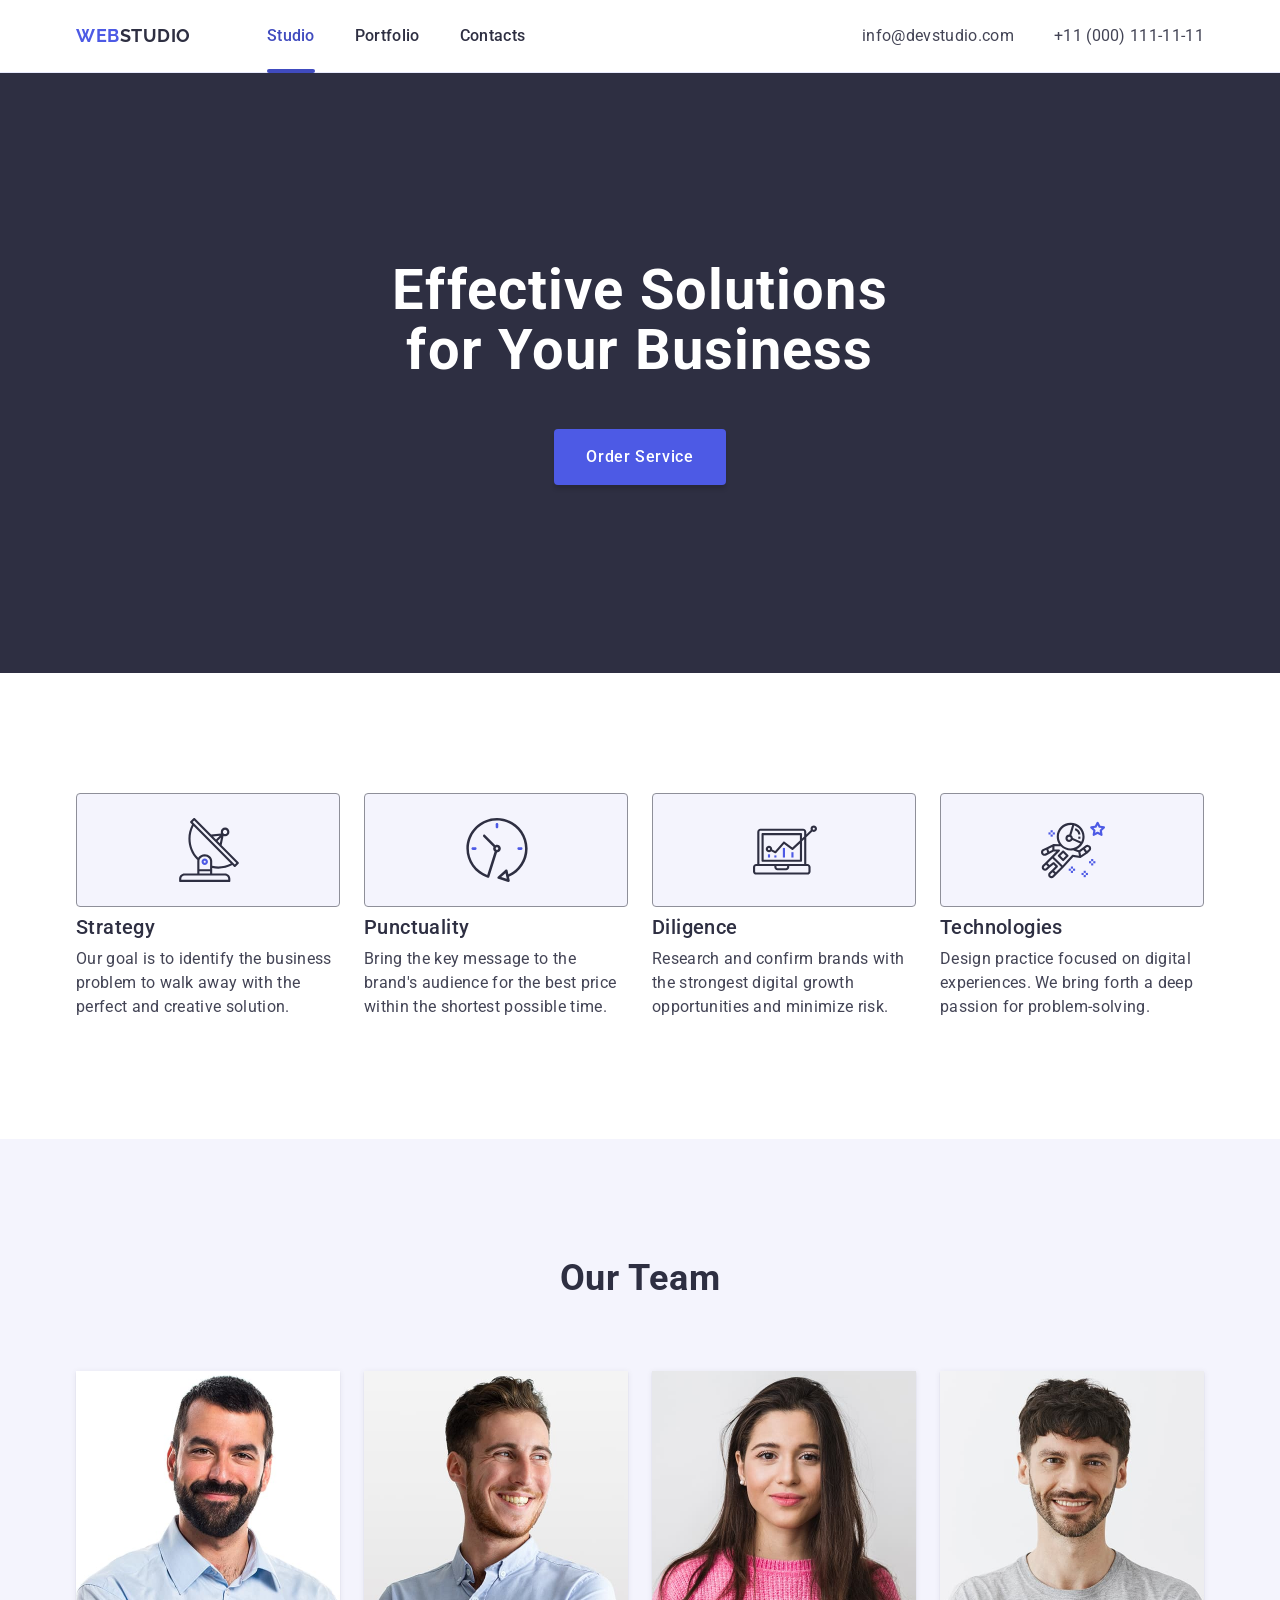
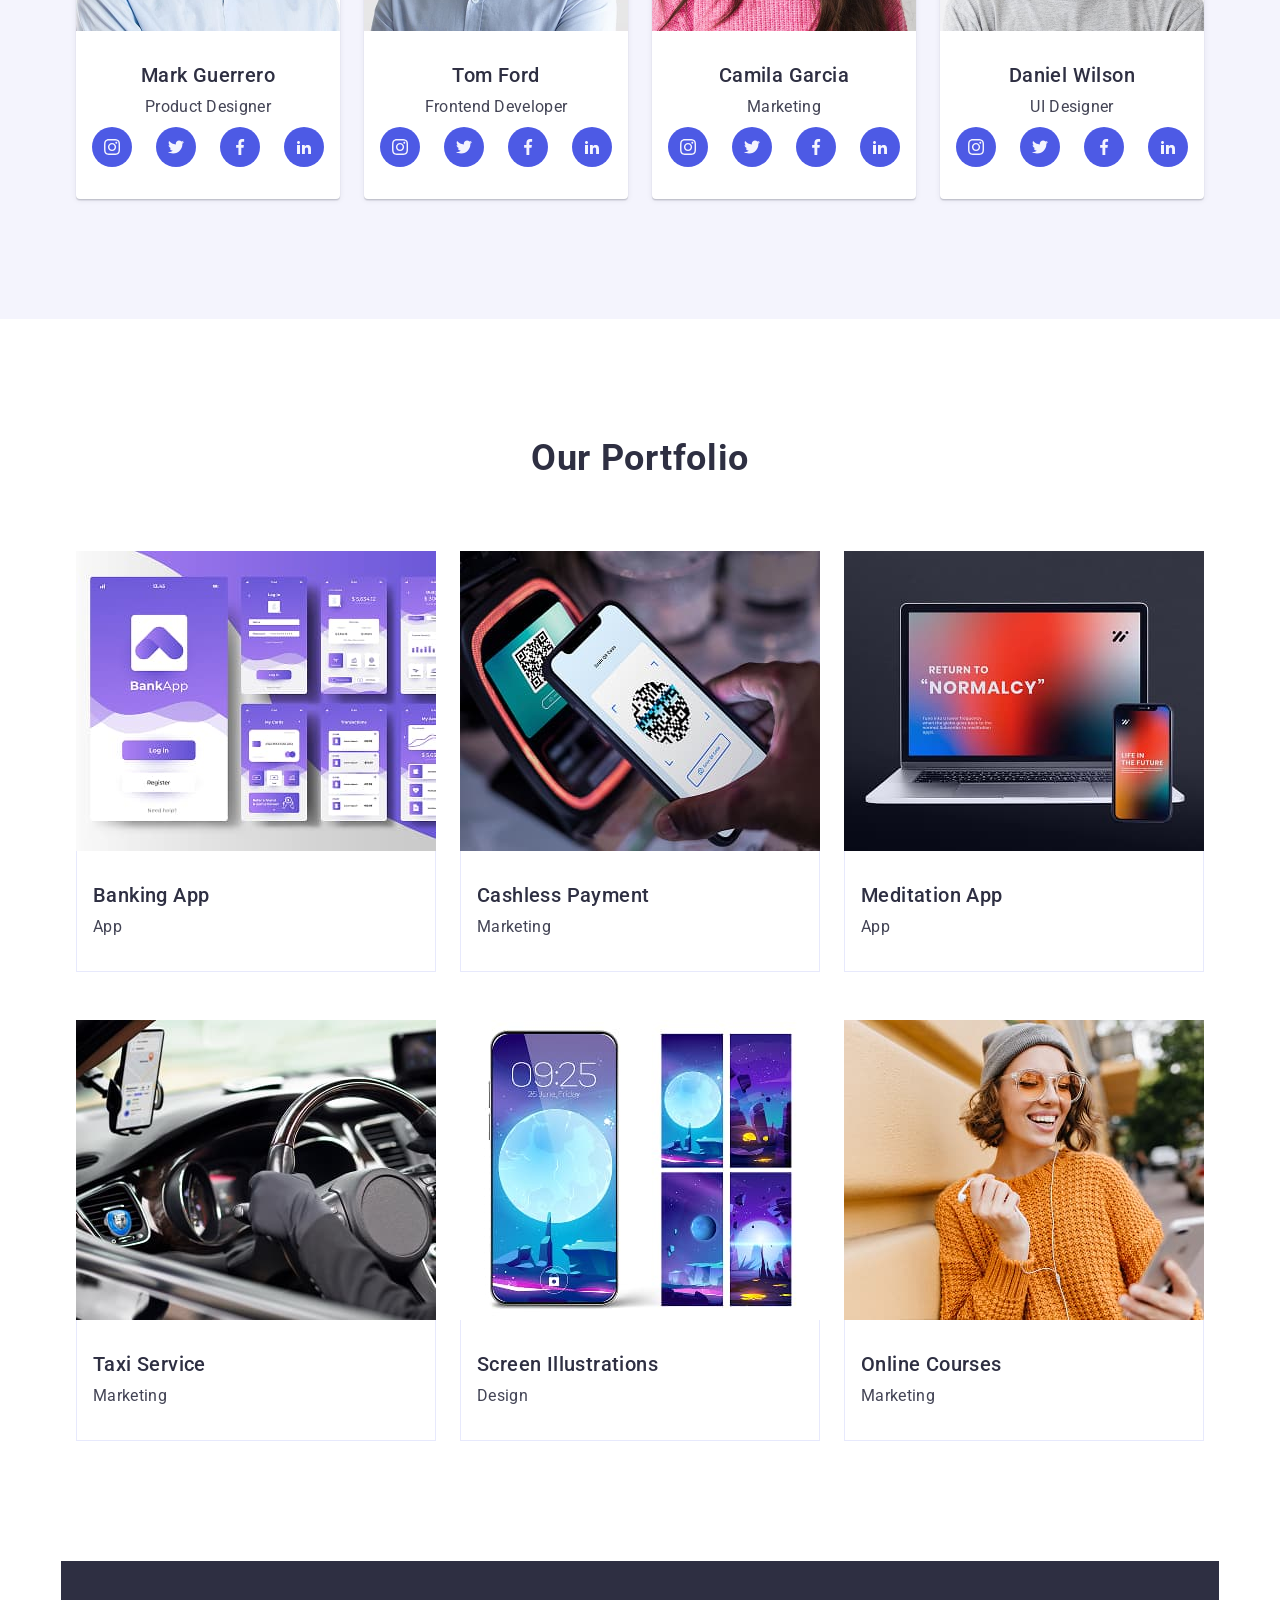
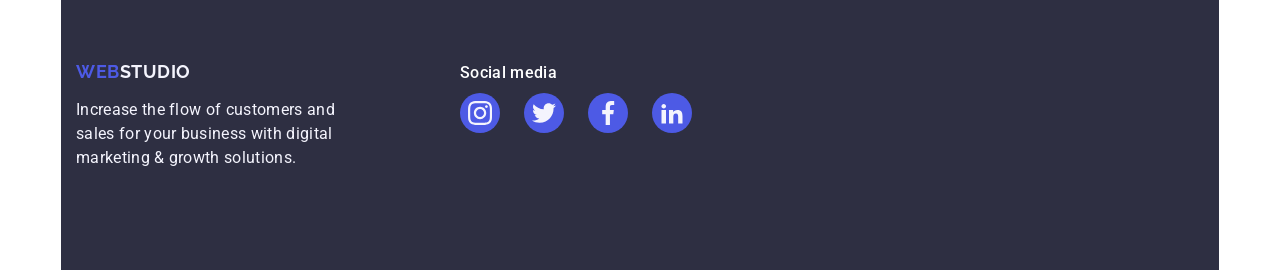
==== commit 9e05b146: "add background img, svg, :after-element" ====
--- a/index.html
+++ b/index.html
@@ -29,7 +29,7 @@
           >
           <ul class="nav-list">
             <li class="nav-item">
-              <a class="nav-link" href="./index.html">Studio</a>
+              <a class="nav-link current" href="./index.html">Studio</a>
             </li>
             <li class="nav-item"><a class="nav-link" href="">Portfolio</a></li>
             <li class="nav-item"><a class="nav-link" href="">Contacts</a></li>
@@ -66,6 +66,11 @@
           <h2 class="visually-hidden">Our advantages</h2>
           <ul class="advantages-list">
             <li class="advantages-item">
+              <div class="advantages-icon">
+                <svg class="advantages-svg" width="64" height="64">
+                  <use href="./images/icons.svg#icon-antenna"></use>
+                </svg>
+              </div>
               <h3 class="subtitle">Strategy</h3>
               <p class="section-text">
                 Our goal is to identify the business problem to walk away with
@@ -73,6 +78,11 @@
               </p>
             </li>
             <li class="advantages-item">
+              <div class="advantages-icon">
+                <svg class="advantages-svg" width="64" height="64">
+                  <use href="./images/icons.svg#icon-clock"></use>
+                </svg>
+              </div>
               <h3 class="subtitle">Punctuality</h3>
               <p class="section-text">
                 Bring the key message to the brand's audience for the best price
@@ -80,6 +90,11 @@
               </p>
             </li>
             <li class="advantages-item">
+              <div class="advantages-icon">
+                <svg class="advantages-svg" width="64" height="64">
+                  <use href="./images/icons.svg#icon-diagram"></use>
+                </svg>
+              </div>
               <h3 class="subtitle">Diligence</h3>
               <p class="section-text">
                 Research and confirm brands with the strongest digital growth
@@ -87,6 +102,11 @@
               </p>
             </li>
             <li class="advantages-item">
+              <div class="advantages-icon">
+                <svg class="advantages-svg" width="64" height="64">
+                  <use href="./images/icons.svg#icon-astronaut"></use>
+                </svg>
+              </div>
               <h3 class="subtitle">Technologies</h3>
               <p class="section-text">
                 Design practice focused on digital experiences. We bring forth a
@@ -110,6 +130,52 @@
               <div class="section-content">
                 <h3 class="subtitle">Mark Guerrero</h3>
                 <p class="section-text">Product Designer</p>
+                <ul class="team-icon-list">
+                  <li>
+                    <a
+                      class="team-icon-link"
+                      href="../images/icons.svg"
+                      target="_blank"
+                    >
+                      <svg class="team-icon" width="16" height="16">
+                        <use href="./images/icons.svg#icon-instagram"></use>
+                      </svg>
+                    </a>
+                  </li>
+                  <li>
+                    <a
+                      class="team-icon-link"
+                      href="../images/icons.svg"
+                      target="_blank"
+                    >
+                      <svg class="team-icon" width="16" height="16">
+                        <use href="./images/icons.svg#icon-twitter"></use>
+                      </svg>
+                    </a>
+                  </li>
+                  <li>
+                    <a
+                      class="team-icon-link"
+                      href="../images/icons.svg"
+                      target="_blank"
+                    >
+                      <svg class="team-icon" width="16" height="16">
+                        <use href="./images/icons.svg#icon-facebook"></use>
+                      </svg>
+                    </a>
+                  </li>
+                  <li>
+                    <a
+                      class="team-icon-link"
+                      href="../images/icons.svg"
+                      target="_blank"
+                    >
+                      <svg class="team-icon" width="16" height="16">
+                        <use href="./images/icons.svg#icon-linkedin2"></use>
+                      </svg>
+                    </a>
+                  </li>
+                </ul>
               </div>
             </li>
             <li class="team-item">
@@ -122,6 +188,52 @@
               <div class="section-content">
                 <h3 class="subtitle">Tom Ford</h3>
                 <p class="section-text">Frontend Developer</p>
+                <ul class="team-icon-list">
+                  <li>
+                    <a
+                      class="team-icon-link"
+                      href="../images/icons.svg"
+                      target="_blank"
+                    >
+                      <svg class="team-icon" width="16" height="16">
+                        <use href="./images/icons.svg#icon-instagram"></use>
+                      </svg>
+                    </a>
+                  </li>
+                  <li>
+                    <a
+                      class="team-icon-link"
+                      href="../images/icons.svg"
+                      target="_blank"
+                    >
+                      <svg class="team-icon" width="16" height="16">
+                        <use href="./images/icons.svg#icon-twitter"></use>
+                      </svg>
+                    </a>
+                  </li>
+                  <li>
+                    <a
+                      class="team-icon-link"
+                      href="../images/icons.svg"
+                      target="_blank"
+                    >
+                      <svg class="team-icon" width="16" height="16">
+                        <use href="./images/icons.svg#icon-facebook"></use>
+                      </svg>
+                    </a>
+                  </li>
+                  <li>
+                    <a
+                      class="team-icon-link"
+                      href="../images/icons.svg"
+                      target="_blank"
+                    >
+                      <svg class="team-icon" width="16" height="16">
+                        <use href="./images/icons.svg#icon-linkedin2"></use>
+                      </svg>
+                    </a>
+                  </li>
+                </ul>
               </div>
             </li>
             <li class="team-item">
@@ -134,6 +246,52 @@
               <div class="section-content">
                 <h3 class="subtitle">Camila Garcia</h3>
                 <p class="section-text">Marketing</p>
+                <ul class="team-icon-list">
+                  <li>
+                    <a
+                      class="team-icon-link"
+                      href="../images/icons.svg"
+                      target="_blank"
+                    >
+                      <svg class="team-icon" width="16" height="16">
+                        <use href="./images/icons.svg#icon-instagram"></use>
+                      </svg>
+                    </a>
+                  </li>
+                  <li>
+                    <a
+                      class="team-icon-link"
+                      href="../images/icons.svg"
+                      target="_blank"
+                    >
+                      <svg class="team-icon" width="16" height="16">
+                        <use href="./images/icons.svg#icon-twitter"></use>
+                      </svg>
+                    </a>
+                  </li>
+                  <li>
+                    <a
+                      class="team-icon-link"
+                      href="../images/icons.svg"
+                      target="_blank"
+                    >
+                      <svg class="team-icon" width="16" height="16">
+                        <use href="./images/icons.svg#icon-facebook"></use>
+                      </svg>
+                    </a>
+                  </li>
+                  <li>
+                    <a
+                      class="team-icon-link"
+                      href="../images/icons.svg"
+                      target="_blank"
+                    >
+                      <svg class="team-icon" width="16" height="16">
+                        <use href="./images/icons.svg#icon-linkedin2"></use>
+                      </svg>
+                    </a>
+                  </li>
+                </ul>
               </div>
             </li>
             <li class="team-item">
@@ -146,6 +304,52 @@
               <div class="section-content">
                 <h3 class="subtitle">Daniel Wilson</h3>
                 <p class="section-text">UI Designer</p>
+                <ul class="team-icon-list">
+                  <li>
+                    <a
+                      class="team-icon-link"
+                      href="../images/icons.svg"
+                      target="_blank"
+                    >
+                      <svg class="team-icon" width="16" height="16">
+                        <use href="./images/icons.svg#icon-instagram"></use>
+                      </svg>
+                    </a>
+                  </li>
+                  <li>
+                    <a
+                      class="team-icon-link"
+                      href="../images/icons.svg"
+                      target="_blank"
+                    >
+                      <svg class="team-icon" width="16" height="16">
+                        <use href="./images/icons.svg#icon-twitter"></use>
+                      </svg>
+                    </a>
+                  </li>
+                  <li>
+                    <a
+                      class="team-icon-link"
+                      href="../images/icons.svg"
+                      target="_blank"
+                    >
+                      <svg class="team-icon" width="16" height="16">
+                        <use href="./images/icons.svg#icon-facebook"></use>
+                      </svg>
+                    </a>
+                  </li>
+                  <li>
+                    <a
+                      class="team-icon-link"
+                      href="../images/icons.svg"
+                      target="_blank"
+                    >
+                      <svg class="team-icon" width="16" height="16">
+                        <use href="./images/icons.svg#icon-linkedin2"></use>
+                      </svg>
+                    </a>
+                  </li>
+                </ul>
               </div>
             </li>
           </ul>
@@ -156,78 +360,121 @@
           <h2 class="section-title">Our Portfolio</h2>
           <ul class="portfolio-list">
             <li class="portfolio-item">
-              <img
-                class="portfolio-img"
-                src="./images/portfolio/img1.jpg"
-                alt="bankapp"
-                width="360"
-                height="300"
-              />
+              <div class="thumb">
+                <img
+                  class="portfolio-img"
+                  src="./images/portfolio/img1.jpg"
+                  alt="bankapp"
+                  width="360"
+                  height="300"
+                />
+                <p class="overlay">
+                  14 Stylish and User-Friendly App Design Concepts · Task
+                  Manager App · Calorie Tracker App · Exotic Fruit Ecommerce App
+                  · Cloud Storage App
+                </p>
+              </div>
               <div class="section-content">
                 <h3 class="subtitle">Banking App</h3>
                 <p class="section-text">App</p>
               </div>
             </li>
             <li class="portfolio-item">
-              <img
-                class="portfolio-img"
-                src="./images/portfolio/img2.jpg"
-                alt="Cashless Payment"
-                width="360"
-                height="300"
-              />
+              <div class="thumb">
+                <img
+                  class="portfolio-img"
+                  src="./images/portfolio/img2.jpg"
+                  alt="Cashless Payment"
+                  width="360"
+                  height="300"
+                />
+                <p class="overlay">
+                  14 Stylish and User-Friendly App Design Concepts · Task
+                  Manager App · Calorie Tracker App · Exotic Fruit Ecommerce App
+                  · Cloud Storage App
+                </p>
+              </div>
               <div class="section-content">
                 <h3 class="subtitle">Cashless Payment</h3>
                 <p class="section-text">Marketing</p>
               </div>
             </li>
             <li class="portfolio-item">
-              <img
-                class="portfolio-img"
-                src="./images/portfolio/img3.jpg"
-                alt="Meditation App"
-                width="360"
-                height="300"
-              />
+              <div class="thumb">
+                <img
+                  class="portfolio-img"
+                  src="./images/portfolio/img3.jpg"
+                  alt="Meditation App"
+                  width="360"
+                  height="300"
+                />
+                <p class="overlay">
+                  14 Stylish and User-Friendly App Design Concepts · Task
+                  Manager App · Calorie Tracker App · Exotic Fruit Ecommerce App
+                  · Cloud Storage App
+                </p>
+              </div>
               <div class="section-content">
                 <h3 class="subtitle">Meditation App</h3>
                 <p class="section-text">App</p>
               </div>
             </li>
             <li class="portfolio-item">
-              <img
-                class="portfolio-img"
-                src="./images/portfolio/img4.jpg"
-                alt="Taxi Service"
-                width="360"
-                height="300"
-              />
+              <div class="thumb">
+                <img
+                  class="portfolio-img"
+                  src="./images/portfolio/img4.jpg"
+                  alt="Taxi Service"
+                  width="360"
+                  height="300"
+                />
+                <p class="overlay">
+                  14 Stylish and User-Friendly App Design Concepts · Task
+                  Manager App · Calorie Tracker App · Exotic Fruit Ecommerce App
+                  · Cloud Storage App
+                </p>
+              </div>
               <div class="section-content">
                 <h3 class="subtitle">Taxi Service</h3>
                 <p class="section-text">Marketing</p>
               </div>
             </li>
             <li class="portfolio-item">
-              <img
-                class="portfolio-img"
-                src="./images/portfolio/img5.jpg"
-                alt="Screen Illustrations"
-                width="360"
-                height="300"
-              />
+              <div class="thumb">
+                <img
+                  class="portfolio-img"
+                  src="./images/portfolio/img5.jpg"
+                  alt="Screen Illustrations"
+                  width="360"
+                  height="300"
+                />
+                <p class="overlay">
+                  14 Stylish and User-Friendly App Design Concepts · Task
+                  Manager App · Calorie Tracker App · Exotic Fruit Ecommerce App
+                  · Cloud Storage App
+                </p>
+              </div>
               <div class="section-content">
                 <h3 class="subtitle">Screen Illustrations</h3>
                 <p class="section-text">Design</p>
               </div>
             </li>
             <li class="portfolio-item">
-              <img
-                class="portfolio-img"
-                src="./images/portfolio/img6.jpg"
-                alt="Online Courses"
-                width="360"
-                height="300"
-              />
+              <div class="thumb">
+                <img
+                  class="portfolio-img"
+                  src="./images/portfolio/img6.jpg"
+                  alt="Online Courses"
+                  width="360"
+                  height="300"
+                />
+
+                <p class="overlay">
+                  14 Stylish and User-Friendly App Design Concepts · Task
+                  Manager App · Calorie Tracker App · Exotic Fruit Ecommerce App
+                  · Cloud Storage App
+                </p>
+              </div>
               <div class="section-content">
                 <h3 class="subtitle">Online Courses</h3>
                 <p class="section-text">Marketing</p>
@@ -239,13 +486,64 @@
     </main>
     <footer class="page-footer">
       <div class="container">
-        <a class="logo footer-logo" href="./index.html"
-          >Web<span class="logo-part">Studio</span></a
-        >
-        <p class="footer-text">
-          Increase the flow of customers and sales for your business with
-          digital marketing & growth solutions.
-        </p>
+        <div class="footer-logo-text">
+          <a class="logo footer-logo" href="./index.html"
+            >Web<span class="logo-part">Studio</span></a
+          >
+          <p class="footer-text">
+            Increase the flow of customers and sales for your business with
+            digital marketing & growth solutions.
+          </p>
+        </div>
+        <div class="footer-social">
+          <p class="footer-social-p">Social media</p>
+          <ul class="footer-icon-list">
+            <li>
+              <a
+                class="team-icon-link footer"
+                href="../images/icons.svg"
+                target="_blank"
+              >
+                <svg class="team-icon" width="24" height="24">
+                  <use href="./images/icons.svg#icon-instagram"></use>
+                </svg>
+              </a>
+            </li>
+            <li>
+              <a
+                class="team-icon-link footer"
+                href="../images/icons.svg"
+                target="_blank"
+              >
+                <svg class="team-icon" width="24" height="24">
+                  <use href="./images/icons.svg#icon-twitter"></use>
+                </svg>
+              </a>
+            </li>
+            <li>
+              <a
+                class="team-icon-link footer"
+                href="../images/icons.svg"
+                target="_blank"
+              >
+                <svg class="team-icon" width="24" height="24">
+                  <use href="./images/icons.svg#icon-facebook"></use>
+                </svg>
+              </a>
+            </li>
+            <li>
+              <a
+                class="team-icon-link footer"
+                href="../images/icons.svg"
+                target="_blank"
+              >
+                <svg class="team-icon" width="24" height="24">
+                  <use href="./images/icons.svg#icon-linkedin2"></use>
+                </svg>
+              </a>
+            </li>
+          </ul>
+        </div>
       </div>
     </footer>
   </body>
--- a/css/styles.css
+++ b/css/styles.css
@@ -52,6 +52,8 @@
 
 .page-header {
   border-bottom: 1px solid #e7e9fc;
+  box-shadow: 0 1px 6px 0 rgba(46, 47, 66, 0.08),
+    0 1px 1px 0 rgba(46, 47, 66, 0.16), 0 2px 1px 0 rgba(46, 47, 66, 0.08);
 }
 .header-container {
   display: flex;
@@ -95,11 +97,26 @@
   color: #2e2f42;
   padding: 24px 0;
   display: block;
+  transition: color 250ms cubic-bezier(0.4, 0, 0.2, 1);
+}
+.nav-link.current {
+  position: relative;
+}
+.nav-link.current::after {
+  content: '';
+  position: absolute;
+  left: 0;
+  bottom: -1px;
+  border-radius: 2px;
+  width: 100%;
+  height: 4px;
+  background-color: #404bbf;
 }
 .nav-link:hover,
 .nav-link:focus,
 .address-link:hover,
-.address-link:focus {
+.address-link:focus,
+.nav-link.current {
   color: #404bbf;
 }
 .address {
@@ -118,12 +135,23 @@
   line-height: 1.5;
   letter-spacing: 0.02em;
   color: #434455;
+  transition: color 250ms cubic-bezier(0.4, 0, 0.2, 1);
 }
 .hero {
   background-color: #2e2f42;
   padding: 188px 0;
-}
-
+  margin: 0 auto;
+  max-width: 1440px;
+  height: 600px;
+  background-image: linear-gradient(
+      rgba(46, 47, 66, 0.7),
+      rgba(46, 47, 66, 0.7)
+    ),
+    url(../images/hero-bg.png);
+  background-repeat: no-repeat;
+  background-position: center center;
+  background-size: cover;
+}
 .hero-title {
   font-size: 56px;
   line-height: 1.07;
@@ -148,6 +176,7 @@
   margin: 0 auto;
   min-width: 169px;
   height: 56px;
+  transition: background-color 250ms cubic-bezier(0.4, 0, 0.2, 1);
 }
 .hero-button:hover,
 .hero-button:focus {
@@ -193,6 +222,21 @@
 }
 .advantages-item {
   width: calc((100% - 72px) / 4);
+}
+.advantages-icon {
+  display: block;
+  width: 100%;
+  justify-content: center;
+  align-items: center;
+  background-color: #f4f4fd;
+  border: 1px solid #8e8f99;
+  border-radius: 4px;
+  margin-bottom: 8px;
+  padding: 24px 100px;
+}
+.advantages-svg {
+  display: block;
+  margin: 0 auto;
 }
 .team {
   background-color: #f4f4fd;
@@ -213,6 +257,29 @@
 .team .section-text {
   text-align: center;
 }
+.team-icon-list {
+  display: flex;
+  gap: 24px;
+  justify-content: center;
+  padding: 8px 16px 0;
+}
+.team-icon-link {
+  border-radius: 50%;
+  background-color: #4d5ae5;
+  display: flex;
+  align-items: center;
+  justify-content: center;
+  width: 40px;
+  height: 40px;
+  transition: background-color 250ms cubic-bezier(0.4, 0, 0.2, 1);
+}
+.team-icon {
+  fill: #f4f4fd;
+}
+.team-icon-link:hover,
+.team-icon-link:focus {
+  background-color: #404bbf;
+}
 .portfolio-list {
   display: flex;
   flex-wrap: wrap;
@@ -220,17 +287,51 @@
 }
 .portfolio-item {
   width: calc((100% - 48px) / 3);
+  transition: transform 250ms cubic-bezier(0.4, 0, 0.2, 1),
+    box-shadow 250ms cubic-bezier(0.4, 0, 0.2, 1);
+}
+.portfolio-item:hover,
+.portfolio-item:focus {
+  box-shadow: 0 2px 1px 0 rgba(46, 47, 66, 0.08),
+    0 1px 1px 0 rgba(46, 47, 66, 0.16), 0 1px 6px 0 rgba(46, 47, 66, 0.08);
 }
 .portfolio-item .section-content {
   border-bottom: 1px solid #e7e9fc;
   border-left: 1px solid #e7e9fc;
   border-right: 1px solid #e7e9fc;
 }
-
-.page-footer {
+.thumb {
+  position: relative;
+  overflow: hidden;
+}
+.overlay {
+  position: absolute;
+  background-color: #4d5ae5;
+  padding: 40px 32px;
+  font-size: 16px;
+  line-height: 1.5;
+  letter-spacing: 0.02em;
+  color: #f4f4fd;
+  top: 0;
+  left: 0;
+  width: 100%;
+  height: 100%;
+  transform: translateY(100%);
+  transition: transform 250ms cubic-bezier(0.4, 0, 0.2, 1);
+}
+.portfolio-item:focus,
+.portfolio-item:hover .overlay {
+  transform: translateY(0);
+}
+.page-footer .container {
   background-color: #2e2f42;
   padding-top: 100px;
   padding-bottom: 100px;
+  display: flex;
+  align-items: flex-start;
+}
+.footer-logo-text {
+  margin-right: 120px;
 }
 .footer-logo {
   display: inline-block;
@@ -244,3 +345,26 @@
   color: #f4f4fd;
   width: 264px;
 }
+.footer-social {
+  display: flex;
+  flex-direction: column;
+  justify-content: center;
+  align-items: start;
+}
+.footer-social-p {
+  font-weight: 500;
+  font-size: 16px;
+  line-height: 1.5;
+  letter-spacing: 0.02em;
+  color: #fff;
+}
+.footer-icon-list {
+  display: flex;
+  gap: 24px;
+  justify-content: center;
+  padding: 8px 0 0;
+}
+
+.team-icon-link.footer:hover {
+  background-color: #31d0aa;
+}
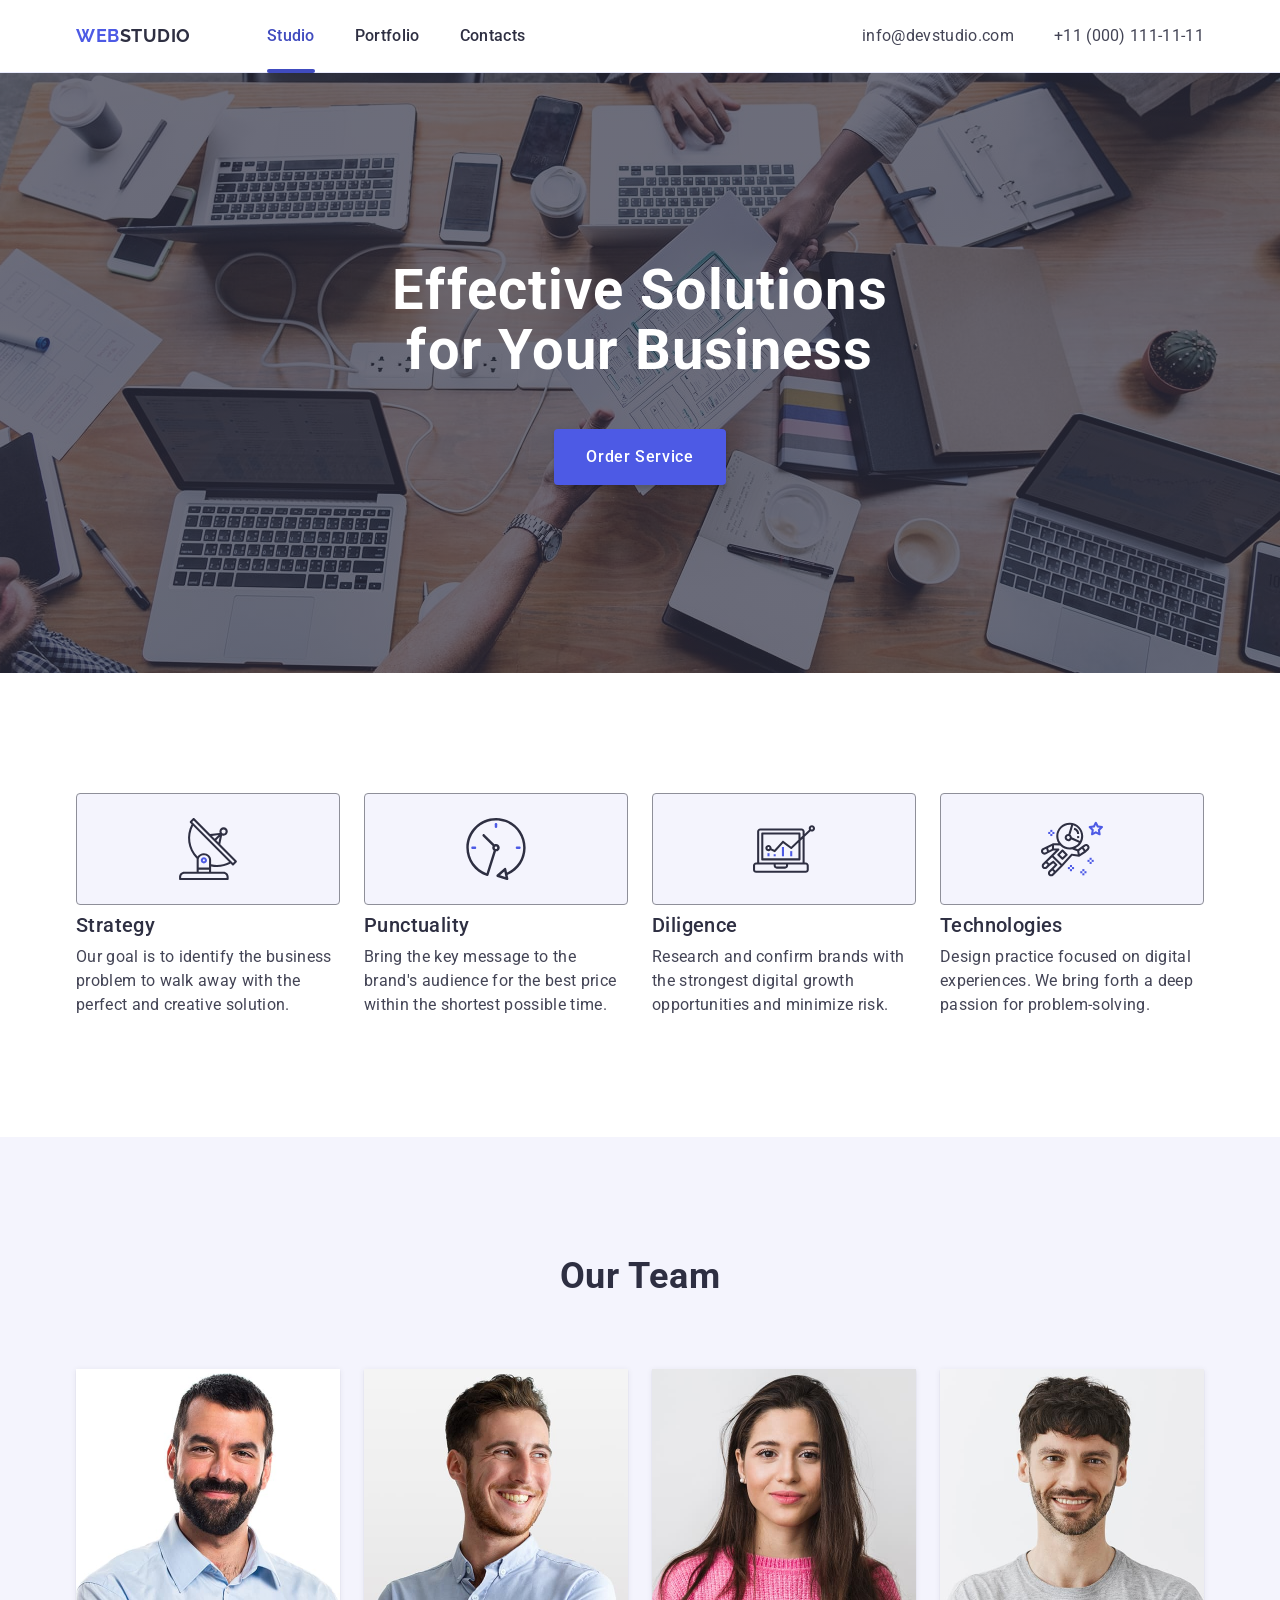
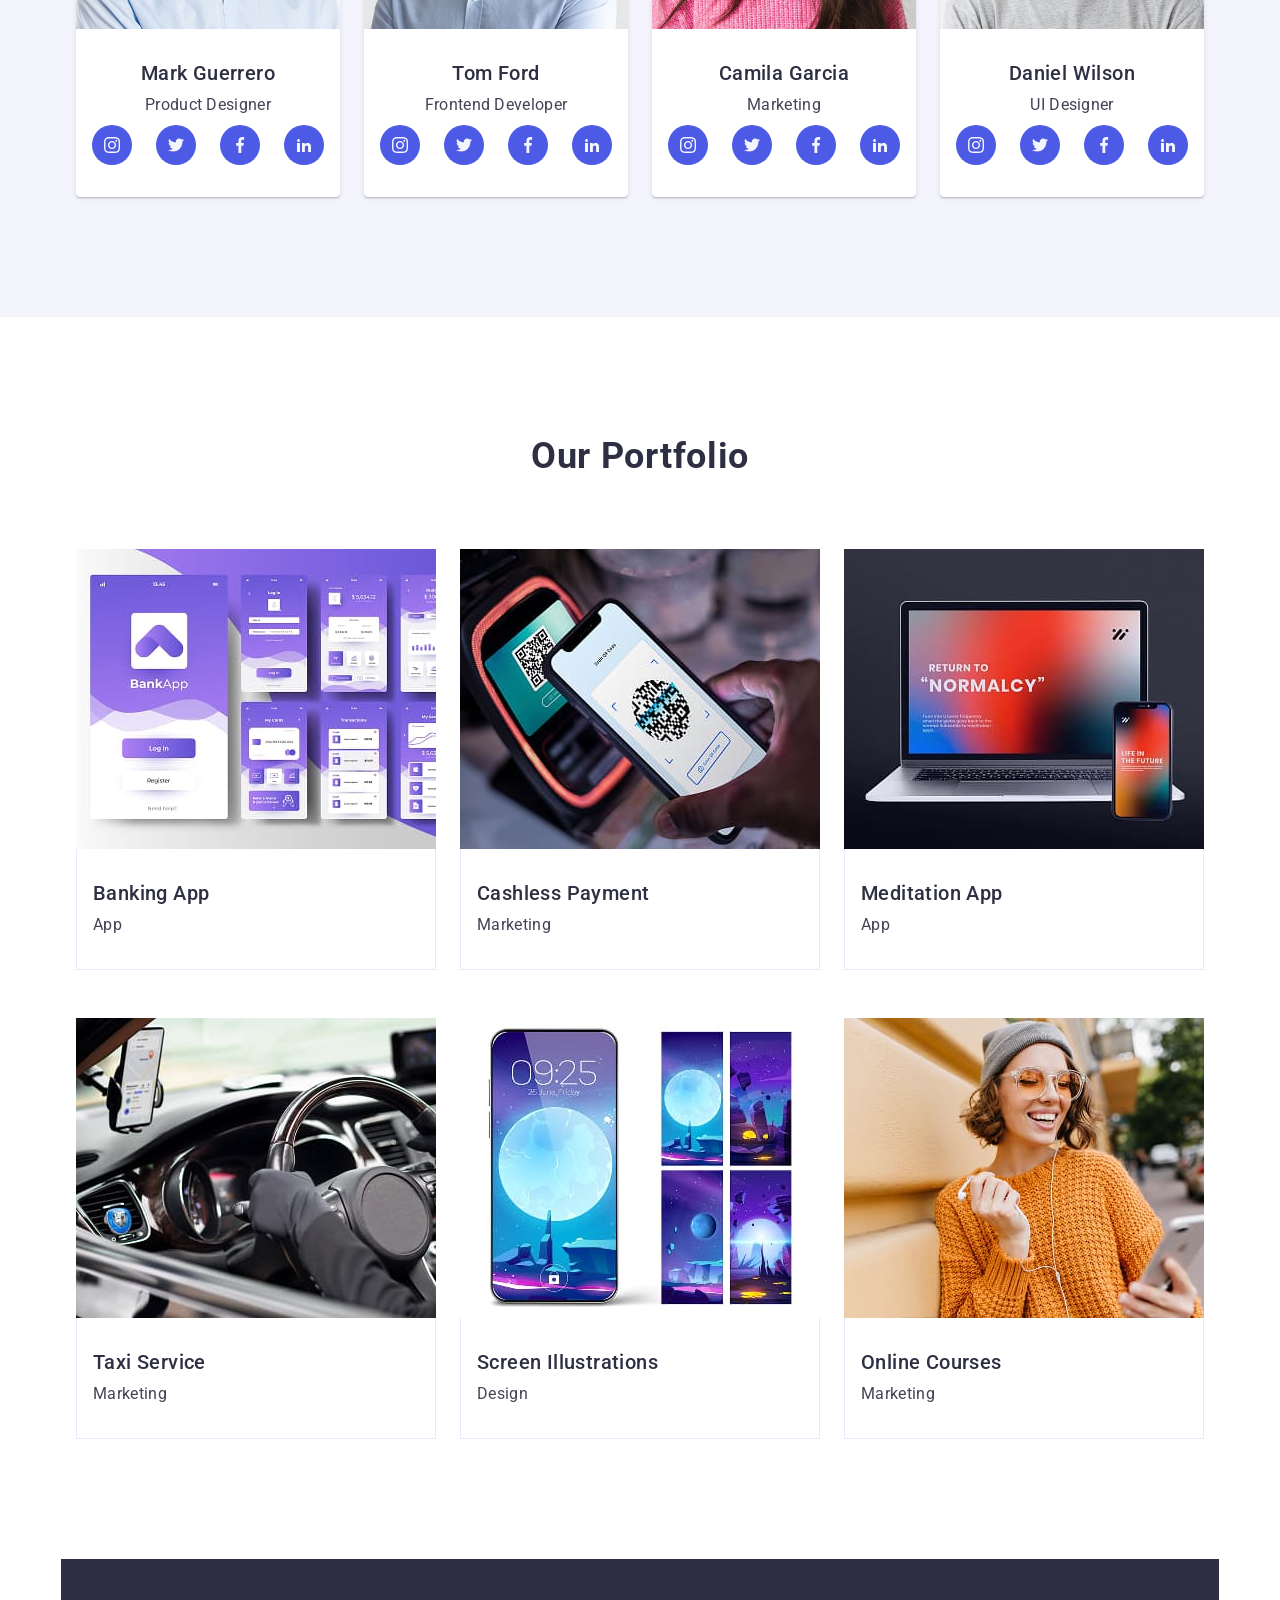
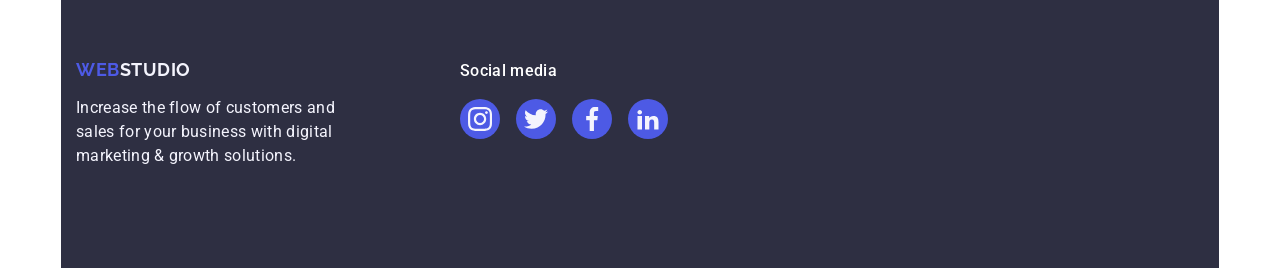
==== commit a4820842: "fix the mistakes" ====
--- a/index.html
+++ b/index.html
@@ -131,7 +131,7 @@
                 <h3 class="subtitle">Mark Guerrero</h3>
                 <p class="section-text">Product Designer</p>
                 <ul class="team-icon-list">
-                  <li>
+                  <li class="team-icon-item">
                     <a
                       class="team-icon-link"
                       href="../images/icons.svg"
@@ -142,7 +142,7 @@
                       </svg>
                     </a>
                   </li>
-                  <li>
+                  <li class="team-icon-item">
                     <a
                       class="team-icon-link"
                       href="../images/icons.svg"
@@ -153,7 +153,7 @@
                       </svg>
                     </a>
                   </li>
-                  <li>
+                  <li class="team-icon-item">
                     <a
                       class="team-icon-link"
                       href="../images/icons.svg"
@@ -164,7 +164,7 @@
                       </svg>
                     </a>
                   </li>
-                  <li>
+                  <li class="team-icon-item">
                     <a
                       class="team-icon-link"
                       href="../images/icons.svg"
@@ -189,7 +189,7 @@
                 <h3 class="subtitle">Tom Ford</h3>
                 <p class="section-text">Frontend Developer</p>
                 <ul class="team-icon-list">
-                  <li>
+                  <li class="team-icon-item">
                     <a
                       class="team-icon-link"
                       href="../images/icons.svg"
@@ -200,7 +200,7 @@
                       </svg>
                     </a>
                   </li>
-                  <li>
+                  <li class="team-icon-item">
                     <a
                       class="team-icon-link"
                       href="../images/icons.svg"
@@ -211,7 +211,7 @@
                       </svg>
                     </a>
                   </li>
-                  <li>
+                  <li class="team-icon-item">
                     <a
                       class="team-icon-link"
                       href="../images/icons.svg"
@@ -222,7 +222,7 @@
                       </svg>
                     </a>
                   </li>
-                  <li>
+                  <li class="team-icon-item">
                     <a
                       class="team-icon-link"
                       href="../images/icons.svg"
@@ -247,7 +247,7 @@
                 <h3 class="subtitle">Camila Garcia</h3>
                 <p class="section-text">Marketing</p>
                 <ul class="team-icon-list">
-                  <li>
+                  <li class="team-icon-item">
                     <a
                       class="team-icon-link"
                       href="../images/icons.svg"
@@ -258,7 +258,7 @@
                       </svg>
                     </a>
                   </li>
-                  <li>
+                  <li class="team-icon-item">
                     <a
                       class="team-icon-link"
                       href="../images/icons.svg"
@@ -269,7 +269,7 @@
                       </svg>
                     </a>
                   </li>
-                  <li>
+                  <li class="team-icon-item">
                     <a
                       class="team-icon-link"
                       href="../images/icons.svg"
@@ -280,7 +280,7 @@
                       </svg>
                     </a>
                   </li>
-                  <li>
+                  <li class="team-icon-item">
                     <a
                       class="team-icon-link"
                       href="../images/icons.svg"
@@ -305,7 +305,7 @@
                 <h3 class="subtitle">Daniel Wilson</h3>
                 <p class="section-text">UI Designer</p>
                 <ul class="team-icon-list">
-                  <li>
+                  <li class="team-icon-item">
                     <a
                       class="team-icon-link"
                       href="../images/icons.svg"
@@ -316,7 +316,7 @@
                       </svg>
                     </a>
                   </li>
-                  <li>
+                  <li class="team-icon-item">
                     <a
                       class="team-icon-link"
                       href="../images/icons.svg"
@@ -327,7 +327,7 @@
                       </svg>
                     </a>
                   </li>
-                  <li>
+                  <li class="team-icon-item">
                     <a
                       class="team-icon-link"
                       href="../images/icons.svg"
@@ -338,7 +338,7 @@
                       </svg>
                     </a>
                   </li>
-                  <li>
+                  <li class="team-icon-item">
                     <a
                       class="team-icon-link"
                       href="../images/icons.svg"
@@ -498,7 +498,7 @@
         <div class="footer-social">
           <p class="footer-social-p">Social media</p>
           <ul class="footer-icon-list">
-            <li>
+            <li class="footer-icon-item">
               <a
                 class="team-icon-link footer"
                 href="../images/icons.svg"
@@ -509,7 +509,7 @@
                 </svg>
               </a>
             </li>
-            <li>
+            <li class="footer-icon-item">
               <a
                 class="team-icon-link footer"
                 href="../images/icons.svg"
@@ -520,7 +520,7 @@
                 </svg>
               </a>
             </li>
-            <li>
+            <li class="footer-icon-item">
               <a
                 class="team-icon-link footer"
                 href="../images/icons.svg"
@@ -531,7 +531,7 @@
                 </svg>
               </a>
             </li>
-            <li>
+            <li class="footer-icon-item">
               <a
                 class="team-icon-link footer"
                 href="../images/icons.svg"
--- a/css/styles.css
+++ b/css/styles.css
@@ -147,7 +147,7 @@
       rgba(46, 47, 66, 0.7),
       rgba(46, 47, 66, 0.7)
     ),
-    url(../images/hero-bg.png);
+    url(../images/hero-bg.jpg);
   background-repeat: no-repeat;
   background-position: center center;
   background-size: cover;
@@ -224,8 +224,9 @@
   width: calc((100% - 72px) / 4);
 }
 .advantages-icon {
-  display: block;
+  display: flex;
   width: 100%;
+  height: 112px;
   justify-content: center;
   align-items: center;
   background-color: #f4f4fd;
@@ -287,8 +288,8 @@
 }
 .portfolio-item {
   width: calc((100% - 48px) / 3);
-  transition: transform 250ms cubic-bezier(0.4, 0, 0.2, 1),
-    box-shadow 250ms cubic-bezier(0.4, 0, 0.2, 1);
+  transition: box-shadow 250ms cubic-bezier(0.4, 0, 0.2, 1),
+    transform 250ms cubic-bezier(0.4, 0, 0.2, 1);
 }
 .portfolio-item:hover,
 .portfolio-item:focus {
@@ -328,7 +329,7 @@
   padding-top: 100px;
   padding-bottom: 100px;
   display: flex;
-  align-items: flex-start;
+  align-items: baseline;
 }
 .footer-logo-text {
   margin-right: 120px;
@@ -357,14 +358,15 @@
   line-height: 1.5;
   letter-spacing: 0.02em;
   color: #fff;
+  margin-bottom: 16px;
 }
 .footer-icon-list {
   display: flex;
-  gap: 24px;
-  justify-content: center;
-  padding: 8px 0 0;
-}
-
-.team-icon-link.footer:hover {
+  gap: 16px;
+  justify-content: center;
+}
+
+.team-icon-link.footer:hover,
+.team-icon-link.footer:focus {
   background-color: #31d0aa;
 }
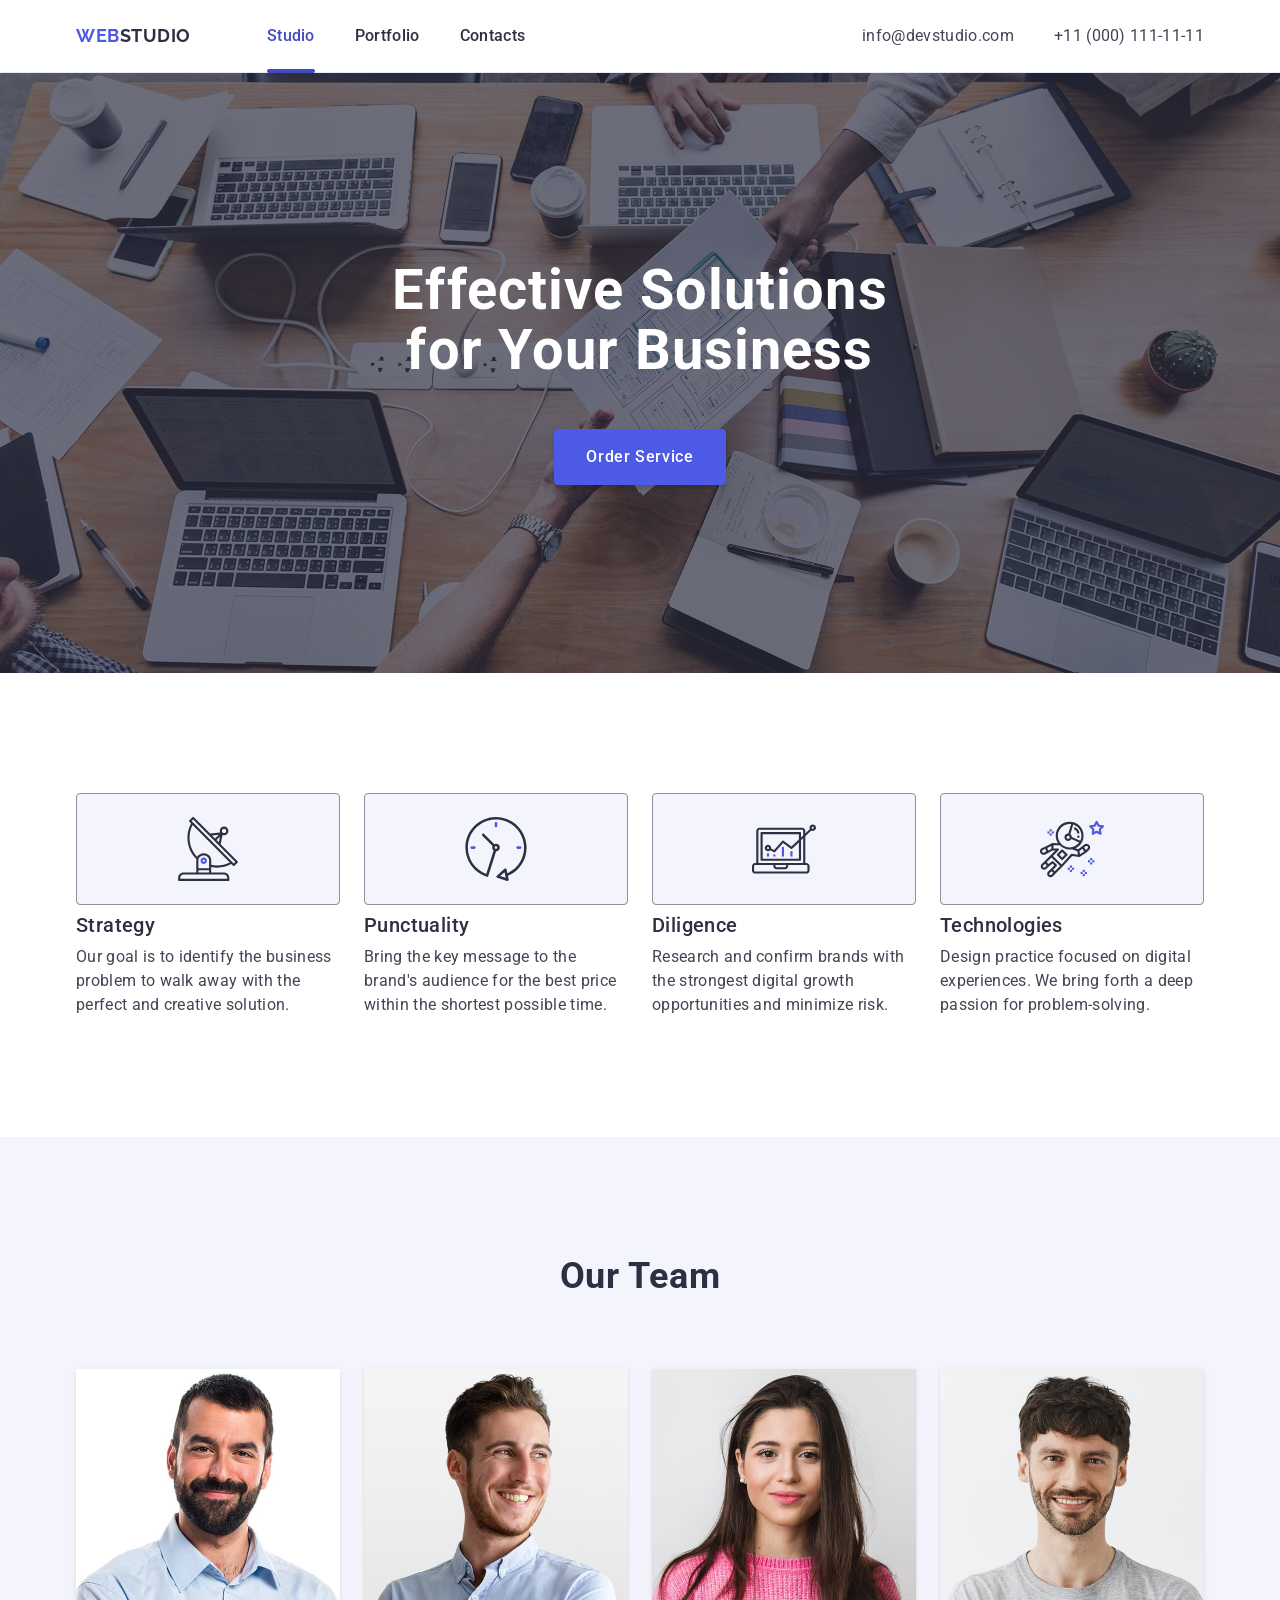
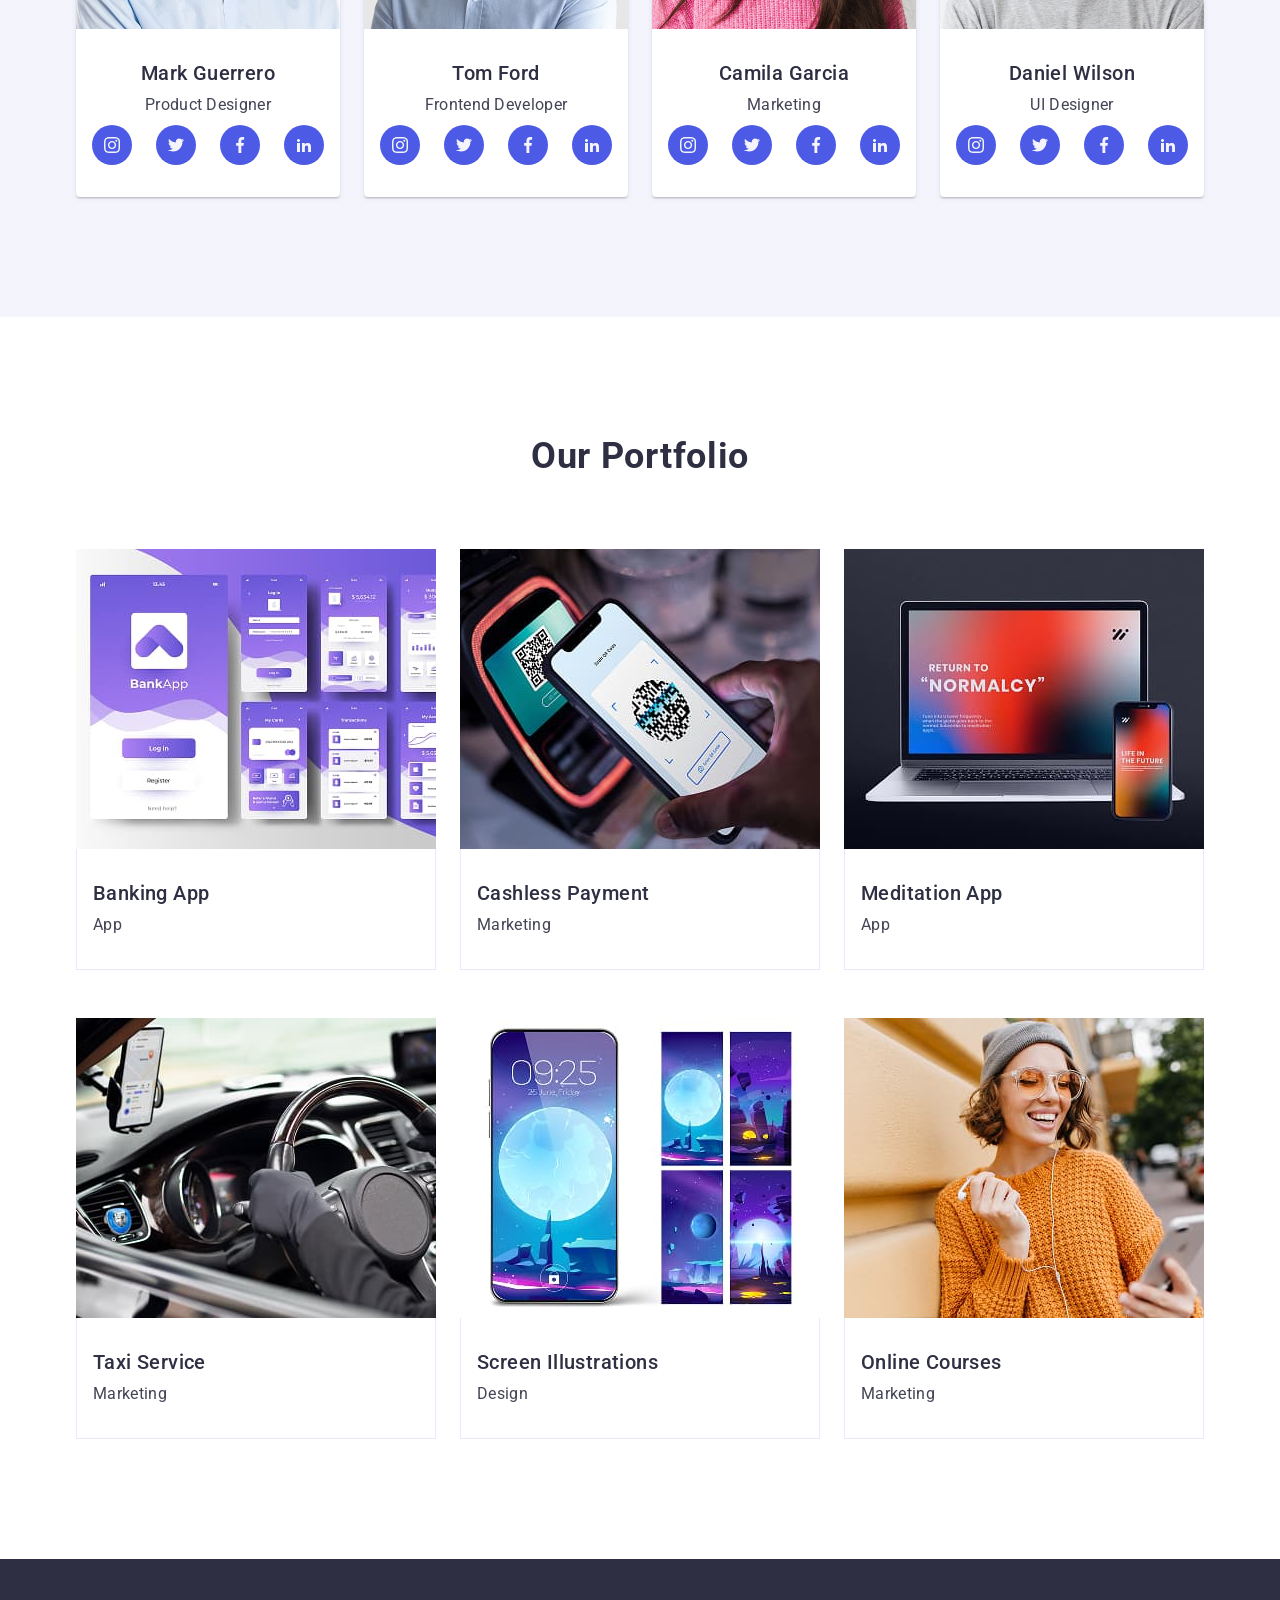
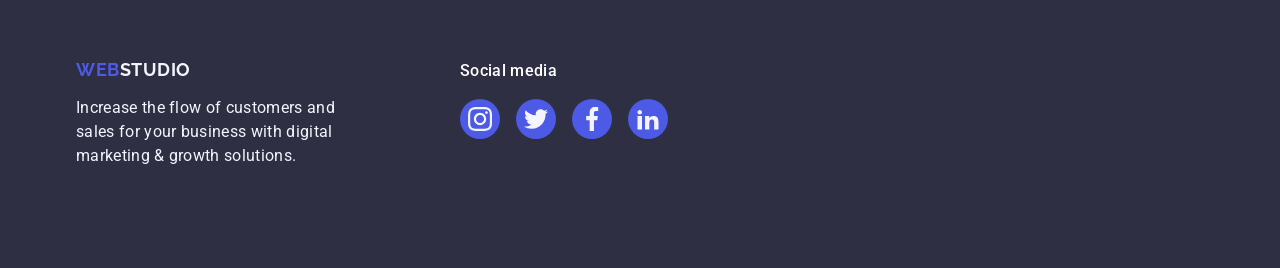
==== commit 7aa9d854: "fix mistakes" ====
--- a/index.html
+++ b/index.html
@@ -129,7 +129,7 @@
               />
               <div class="section-content">
                 <h3 class="subtitle">Mark Guerrero</h3>
-                <p class="section-text">Product Designer</p>
+                <p class="section-text team-p">Product Designer</p>
                 <ul class="team-icon-list">
                   <li class="team-icon-item">
                     <a
@@ -187,7 +187,7 @@
               />
               <div class="section-content">
                 <h3 class="subtitle">Tom Ford</h3>
-                <p class="section-text">Frontend Developer</p>
+                <p class="section-text team-p">Frontend Developer</p>
                 <ul class="team-icon-list">
                   <li class="team-icon-item">
                     <a
@@ -245,7 +245,7 @@
               />
               <div class="section-content">
                 <h3 class="subtitle">Camila Garcia</h3>
-                <p class="section-text">Marketing</p>
+                <p class="section-text team-p">Marketing</p>
                 <ul class="team-icon-list">
                   <li class="team-icon-item">
                     <a
@@ -303,7 +303,7 @@
               />
               <div class="section-content">
                 <h3 class="subtitle">Daniel Wilson</h3>
-                <p class="section-text">UI Designer</p>
+                <p class="section-text team-p">UI Designer</p>
                 <ul class="team-icon-list">
                   <li class="team-icon-item">
                     <a
--- a/css/styles.css
+++ b/css/styles.css
@@ -233,7 +233,6 @@
   border: 1px solid #8e8f99;
   border-radius: 4px;
   margin-bottom: 8px;
-  padding: 24px 100px;
 }
 .advantages-svg {
   display: block;
@@ -258,11 +257,13 @@
 .team .section-text {
   text-align: center;
 }
+.section-text.team-p {
+  margin-bottom: 8px;
+}
 .team-icon-list {
   display: flex;
   gap: 24px;
   justify-content: center;
-  padding: 8px 16px 0;
 }
 .team-icon-link {
   border-radius: 50%;
@@ -288,8 +289,7 @@
 }
 .portfolio-item {
   width: calc((100% - 48px) / 3);
-  transition: box-shadow 250ms cubic-bezier(0.4, 0, 0.2, 1),
-    transform 250ms cubic-bezier(0.4, 0, 0.2, 1);
+  transition: box-shadow 250ms cubic-bezier(0.4, 0, 0.2, 1);
 }
 .portfolio-item:hover,
 .portfolio-item:focus {
@@ -324,10 +324,12 @@
 .portfolio-item:hover .overlay {
   transform: translateY(0);
 }
-.page-footer .container {
+.page-footer {
   background-color: #2e2f42;
   padding-top: 100px;
   padding-bottom: 100px;
+}
+.page-footer .container {
   display: flex;
   align-items: baseline;
 }
